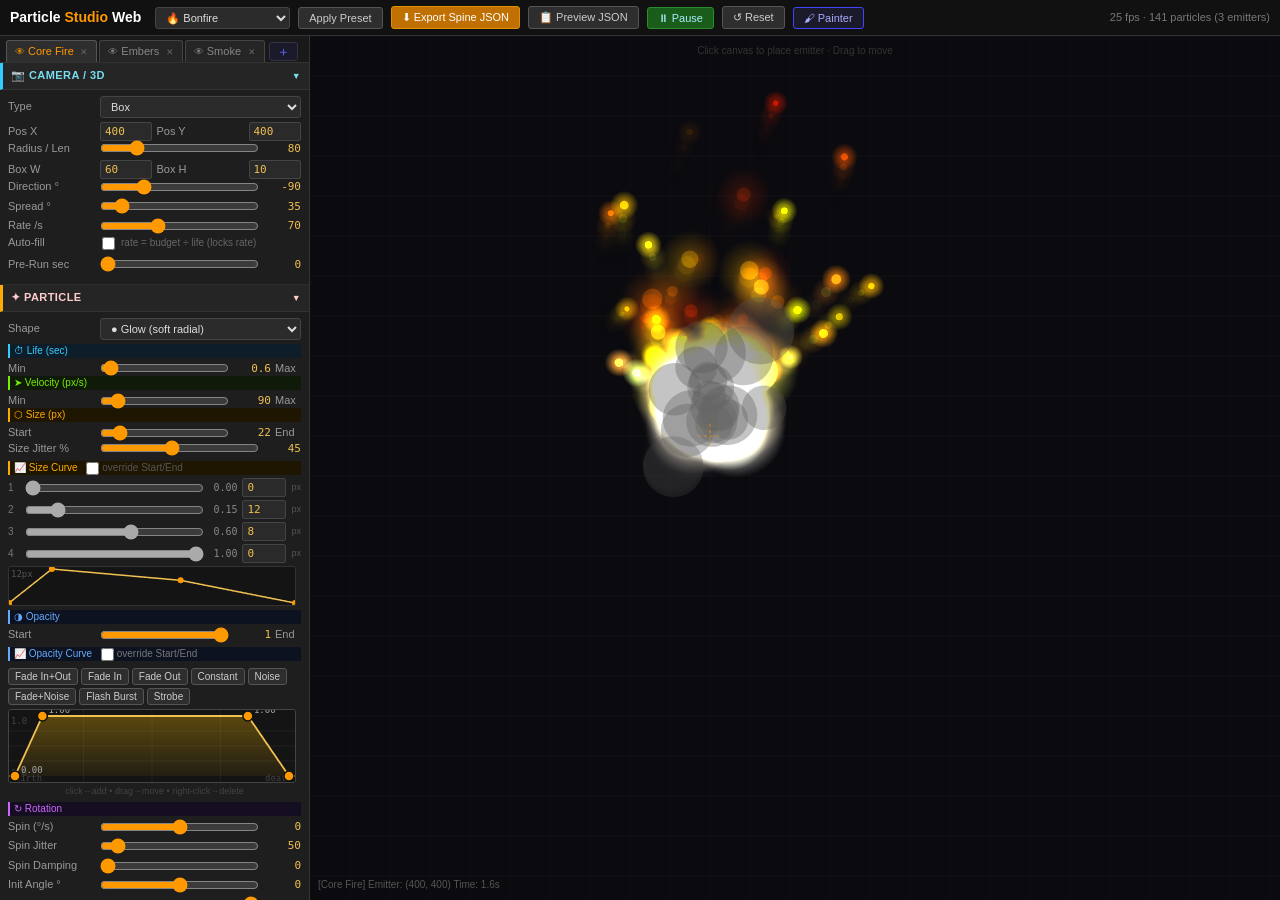
==== index.html @ bacce4a7 "Add Render Layer per emitter (Back/Normal/Front); smoke presets default to Back" ====
<!DOCTYPE html>
<html lang="en">
<head>
<meta charset="UTF-8"/>
<title>Particle Studio Web</title>
<style>
*{box-sizing:border-box;margin:0;padding:0}
body{display:flex;flex-direction:column;height:100vh;background:#1a1a1a;color:#ddd;font:12px/1.4 'Segoe UI',Arial,sans-serif;overflow:hidden}
/* ── Top bar ─────────────────────────────────────────── */
#topbar{display:flex;align-items:center;gap:8px;padding:6px 10px;background:#111;border-bottom:1px solid #333;flex-shrink:0;overflow-x:auto;flex-wrap:nowrap;min-height:36px}
#topbar::-webkit-scrollbar{height:3px}
#topbar::-webkit-scrollbar-thumb{background:#444;border-radius:3px}
#topbar h1{font-size:14px;font-weight:700;color:#fff;margin-right:6px;white-space:nowrap}
#topbar h1 span{color:#f90}
select{background:#2b2b2b;color:#ddd;border:1px solid #444;border-radius:3px;padding:3px 6px;font-size:11px}
.btn{background:#2e2e2e;color:#ccc;border:1px solid #555;border-radius:3px;padding:4px 10px;cursor:pointer;font-size:11px;white-space:nowrap}
.btn:hover{background:#3d3d3d;color:#fff}
.btn.accent{background:#c07000;border-color:#e09000;color:#fff}
.btn.accent:hover{background:#d08000}
.btn.green{background:#1a5c1a;border-color:#2a8c2a;color:#aef}
.btn.green:hover{background:#237023}
.btn.red{background:#5a1a1a;border-color:#8a2a2a;color:#fca}
#fps-display{font-size:11px;color:#777;margin-left:auto}
/* ── Main layout ─────────────────────────────────────── */
#main{display:flex;flex:1;overflow:hidden}
/* ── Sidebar ─────────────────────────────────────────── */
#sidebar{width:310px;flex-shrink:0;background:#1e1e1e;border-right:1px solid #333;overflow-y:auto;display:flex;flex-direction:column;position:relative}
#sidebar::-webkit-scrollbar{width:5px}
#sidebar::-webkit-scrollbar-thumb{background:#444;border-radius:3px}
/* Section */
.sec-head{display:flex;align-items:center;padding:5px 8px;background:#252525;border-bottom:1px solid #333;cursor:pointer;user-select:none;font-size:11px;font-weight:700;color:#bbb;letter-spacing:.04em;text-transform:uppercase}
.sec-head:hover{background:#2c2c2c}
.sec-head .arrow{margin-left:auto;transition:transform .15s;font-size:9px}
.sec-head.collapsed .arrow{transform:rotate(-90deg)}
.sec-body{padding:6px 8px 8px;border-bottom:1px solid #2a2a2a}
.sec-body.hidden{display:none}
/* Row */
.row{display:flex;align-items:center;gap:4px;margin-bottom:4px}
.row label{width:88px;flex-shrink:0;color:#999;font-size:11px}
.row input[type=range]{flex:1;accent-color:#f90;height:14px;cursor:pointer}
.row .val{width:38px;text-align:right;color:#f0c050;font-size:11px;font-family:monospace}
.row input[type=number]{width:52px;background:#2a2a2a;border:1px solid #444;border-radius:2px;color:#f0c050;font-size:11px;padding:2px 4px;font-family:monospace}
.row input[type=text]{flex:1;background:#2a2a2a;border:1px solid #444;border-radius:2px;color:#ddd;font-size:11px;padding:2px 4px}
.row input[type=color]{width:30px;height:20px;border:1px solid #555;border-radius:2px;cursor:pointer;padding:1px;background:#2a2a2a}
.row select{flex:1}
.two-col{display:grid;grid-template-columns:1fr 1fr;gap:4px}
.two-col .row{margin-bottom:0}
.sub-label{font-size:10px;color:#666;margin-bottom:3px;padding-left:2px}
/* Gradient editor */
#grad-editor{margin-bottom:4px}
.grad-stop{display:flex;align-items:center;gap:5px;margin-bottom:3px}
.grad-stop input[type=checkbox]{accent-color:#f90;cursor:pointer}
.grad-stop input[type=range]{flex:1;accent-color:#aaa;height:12px}
.grad-stop input[type=color]{width:28px;height:20px;padding:1px}
.grad-stop .stop-pos{width:28px;font-size:10px;color:#888;text-align:right;font-family:monospace}
#grad-preview{display:block;width:100%;height:14px;border-radius:3px;margin-bottom:5px;border:1px solid #333}
/* Texture gallery */
.tex-gallery{display:flex;flex-wrap:wrap;gap:5px;margin:5px 0 4px}
.tex-thumb{position:relative;width:52px;height:52px;border-radius:3px;cursor:pointer;border:2px solid #333;overflow:hidden;flex-shrink:0;background:repeating-conic-gradient(#2a2a2a 0% 25%,#1a1a1a 0% 50%) 0 0/10px 10px}
.tex-thumb img{width:100%;height:100%;object-fit:contain;display:block}
.tex-thumb:hover{border-color:#777}
.tex-thumb.sel{border-color:#f90;box-shadow:0 0 4px #f905}
.tex-thumb .tex-del{position:absolute;top:0;right:0;width:15px;height:15px;background:rgba(0,0,0,.75);color:#f88;font-size:10px;text-align:center;line-height:15px;cursor:pointer;display:none;border-radius:0 0 0 3px}
.tex-thumb:hover .tex-del{display:block}
.tex-thumb .tex-name{position:absolute;bottom:0;left:0;right:0;font-size:8px;color:#aaa;background:rgba(0,0,0,.6);text-align:center;padding:1px;overflow:hidden;white-space:nowrap;text-overflow:ellipsis}
/* Sub-shapes */
.shape-row{background:#252525;border-radius:3px;padding:4px 6px;margin-bottom:4px}
.shape-row .shape-header{display:flex;align-items:center;gap:5px;margin-bottom:3px}
.shape-row .shape-header label{flex:1;font-size:11px;color:#aaa}
/* Emitter tabs */
#emitter-tabs{display:flex;align-items:center;gap:2px;padding:4px 6px 0;background:#191919;border-bottom:1px solid #333;flex-shrink:0;flex-wrap:wrap;position:sticky;top:0;z-index:10}
.etab{padding:3px 8px;font-size:11px;cursor:pointer;border-radius:3px 3px 0 0;border:1px solid #444;border-bottom:none;background:#252525;color:#888;white-space:nowrap}
.etab.active{background:#2e2e2e;color:#f90;border-color:#555}
.etab:hover{color:#ddd}
#etab-add{padding:2px 7px;font-size:13px;cursor:pointer;background:#1a1a2a;color:#66f;border:1px solid #334;border-radius:3px;margin-left:2px;line-height:1}
#etab-add:hover{background:#2a2a3a;color:#99f}
/* Section header color coding */
.sh-camera{border-left:3px solid #3cf;color:#7de !important}
.sh-camera:hover{background:#0d1e2a !important}
.sh-particle{border-left:3px solid #fa0;color:#fcc !important}
.sh-particle:hover{background:#1e1600 !important}
.sh-color{border-left:3px solid #f5a;color:#fac !important}
.sh-color:hover{background:#1e0d1a !important}
.sh-physics{border-left:3px solid #7e0;color:#bfa !important}
.sh-physics:hover{background:#0f1a09 !important}
.sh-shapes{border-left:3px solid #c6f;color:#dcb !important}
.sh-shapes:hover{background:#150d22 !important}
.sh-bg{border-left:3px solid #09c;color:#9cc !important}
.sh-bg:hover{background:#091820 !important}
.sh-fx{border-left:3px solid #ff6;color:#ffe !important}
.sh-fx:hover{background:#1a1a00 !important}
.sh-export{border-left:3px solid #f88;color:#fcc !important}
.sh-export:hover{background:#1e0d0d !important}
/* Canvas area */
#canvas-wrap{flex:1;position:relative;overflow:hidden;background:#0a0a0f}
#canvas-wrap canvas{position:absolute;top:0;left:0;cursor:crosshair}
#emitter-info{position:absolute;bottom:8px;left:8px;font-size:10px;color:#555;pointer-events:none}
#canvas-hint{position:absolute;top:8px;left:50%;transform:translateX(-50%);font-size:10px;color:#333;pointer-events:none;white-space:nowrap}
</style>
</head>
<body>

<!-- ── TOP BAR ─────────────────────────────────────────── -->
<div id="topbar">
  <h1>Particle <span>Studio</span> Web</h1>
  <select id="presetSel"></select>
  <button class="btn" onclick="applyPreset()">Apply Preset</button>
  <button class="btn accent" onclick="exportSpineJSON()">⬇ Export Spine JSON</button>
  <button class="btn" onclick="previewSpineJSON()" title="Show the skeleton JSON structure in a popup for debugging">📋 Preview JSON</button>
  <button class="btn green" onclick="toggleRun()" id="btnRun">⏸ Pause</button>
  <button class="btn" onclick="resetSim()">↺ Reset</button>
  <button class="btn" style="background:#1a1a2a;border-color:#44f;color:#aaf" onclick="openPainter()">🖌 Painter</button>
  <span id="fps-display">0 fps · 0 particles</span>
</div>

<!-- ── MAIN ───────────────────────────────────────────── -->
<div id="main">

  <!-- SIDEBAR -->
  <div id="sidebar">

    <!-- EMITTER TABS -->
    <div id="emitter-tabs">
      <!-- built by JS -->
      <button id="etab-add" onclick="addEmitter()" title="Add emitter">＋</button>
    </div>

    <!-- PER-EMITTER CONTENTS (hidden/shown by tab) -->
    <div id="emitter-panels">
    <!-- built by JS, one div.emitter-panel per emitter -->
    </div>

    <!-- GLOBAL: CAMERA / 3D -->
    <div class="sec-head sh-camera" onclick="toggleSec(this)"><span>📷 Camera / 3D</span><span class="arrow">▼</span></div>
    <div class="sec-body">
      <div class="row"><label>Type</label>
        <select id="emitType" onchange="onEmitTypeChange()">
          <option value="point">Point</option>
          <option value="box">Box</option>
          <option value="ring">Ring</option>
          <option value="line">Line</option>
          <option value="sphere">Sphere</option>
          <option value="path">Path (draw on canvas)</option>
          <option value="bezier">Bézier Spline</option>
        </select>
      </div>
      <div class="two-col">
        <div class="row"><label>Pos X</label><input type="number" id="emitX" value="400" onchange="onCfgChange()"></div>
        <div class="row"><label>Pos Y</label><input type="number" id="emitY" value="300" onchange="onCfgChange()"></div>
      </div>
      <div class="row"><label>Radius / Len</label>
        <input type="range" id="emitRadius" min="0" max="400" value="80" oninput="syncVal(this,'emitRadius_v');onCfgChange()">
        <span class="val" id="emitRadius_v">80</span>
      </div>
      <div class="two-col">
        <div class="row"><label>Box W</label><input type="number" id="boxW" value="200" onchange="onCfgChange()"></div>
        <div class="row"><label>Box H</label><input type="number" id="boxH" value="200" onchange="onCfgChange()"></div>
      </div>
      <div class="row"><label>Direction °</label>
        <input type="range" id="emitDir" min="-180" max="180" value="-90" oninput="syncVal(this,'emitDir_v');onCfgChange()">
        <span class="val" id="emitDir_v">-90</span>
      </div>
      <div class="row"><label>Spread °</label>
        <input type="range" id="emitSpread" min="0" max="360" value="30" oninput="syncVal(this,'emitSpread_v');onCfgChange()">
        <span class="val" id="emitSpread_v">30</span>
      </div>
      <div class="row"><label>Rate /s</label>
        <input type="range" id="emitRate" min="0.1" max="200" step="0.1" value="30" oninput="syncVal(this,'emitRate_v');onCfgChange()">
        <span class="val" id="emitRate_v">30</span>
      </div>
      <div class="row" style="align-items:center;gap:6px;margin-top:-2px;margin-bottom:6px">
        <label style="width:88px;flex-shrink:0;color:#999;font-size:11px">Auto-fill</label>
        <input type="checkbox" id="autoBudget" onchange="applyAutoBudget()" style="cursor:pointer;accent-color:#f90">
        <span style="font-size:10px;color:#666">rate = budget &divide; life (locks rate)</span>
      </div>
      <div class="row"><label>Pre-Run sec</label>
        <input type="range" id="preRun" min="0" max="10" step="0.1" value="0" oninput="syncVal(this,'preRun_v');onCfgChange()">
        <span class="val" id="preRun_v">0</span>
      </div>
      <!-- PATH / BEZIER PANEL -->
      <div id="pathPanel" style="display:none;margin-top:6px;padding:6px;background:#161626;border-radius:3px;border:1px solid #334">
        <!-- Path emitter controls -->
        <div id="pathControls">
          <div class="sub-label" style="color:#0cf;margin-bottom:5px">Path Emitter</div>
          <div style="display:flex;gap:5px;margin-bottom:5px">
            <button id="pathEditBtn" onclick="togglePathEdit()" style="flex:1;font-size:11px;padding:3px 6px;cursor:pointer;background:#1e2030;color:#aaa;border:1px solid #444;border-radius:3px">✏️ Draw Path</button>
            <button onclick="clearPath();onCfgChange()" style="font-size:11px;padding:3px 6px;cursor:pointer;background:#1e2030;color:#aaa;border:1px solid #444;border-radius:3px">✕ Clear</button>
          </div>
          <div style="font-size:10px;color:#556;margin-bottom:3px">Click canvas = add point &nbsp;|&nbsp; Right-click = done</div>
          <div class="row"><label>Spread px</label></div>
          <div style="margin-top:7px">
            <div class="sub-label" style="margin-bottom:3px;color:#0cf">Opacity Along Path
              <input type="checkbox" id="opPathCurveEn" onchange="onCfgChange()" style="cursor:pointer;accent-color:#0cf;margin-left:6px;vertical-align:middle">
              <span style="font-size:10px;color:#556"> enable</span>
            </div>
            <div id="opc-editor"></div>
            <canvas id="opc-preview" width="268" height="30" style="display:block;border:1px solid #1a3040;border-radius:2px;margin-top:2px"></canvas>
          </div>
        </div>
        <!-- Bezier spline emitter controls -->
        <div id="bezierControls" style="display:none">
          <div class="sub-label" style="color:#c080ff;margin-bottom:5px">Bézier Spline Emitter</div>
          <div style="display:flex;gap:5px;margin-bottom:5px">
            <button id="bezierEditBtn" onclick="toggleBezierEdit()" style="flex:1;font-size:11px;padding:3px 6px;cursor:pointer;background:#1e2030;color:#aaa;border:1px solid #444;border-radius:3px">✏️ Draw Spline</button>
            <button onclick="clearBezier();onCfgChange()" style="font-size:11px;padding:3px 6px;cursor:pointer;background:#1e2030;color:#aaa;border:1px solid #444;border-radius:3px">✕ Clear</button>
          </div>
          <div style="font-size:10px;color:#556;margin-bottom:3px">Click = add point &nbsp;·&nbsp; Drag = move &nbsp;·&nbsp; Right-click point = delete</div>
          <div id="bezierCopyRow" style="display:none;margin-top:5px">
            <div style="font-size:10px;color:#776;margin-bottom:3px">Copy spline from:</div>
            <div style="display:flex;gap:4px">
              <select id="bezierCopySrc" style="flex:1;font-size:11px;background:#1a1a2a;color:#aaa;border:1px solid #444;border-radius:3px;padding:2px 4px"></select>
              <button onclick="copyBezierFrom()" style="font-size:11px;padding:3px 8px;cursor:pointer;background:#28103a;color:#c080ff;border:1px solid #6030a0;border-radius:3px">⎘ Copy</button>
            </div>
          </div>
          <div class="row"><label>Spread px</label></div>
        </div>
      </div>
    </div>

    <!-- PARTICLE -->
    <div class="sec-head sh-particle" onclick="toggleSec(this)"><span>✦ Particle</span><span class="arrow">▼</span></div>
    <div class="sec-body">
      <div class="row"><label>Shape</label>
        <select id="particleShape" onchange="onParticleShapeChange()">
          <option value="glow">● Glow (soft radial)</option>
          <option value="circle">● Circle (hard)</option>
          <option value="ring">○ Ring</option>
          <option value="square">■ Square</option>
          <option value="diamond">◆ Diamond</option>
          <option value="triangle">▲ Triangle</option>
          <option value="pentagon">⬠ Pentagon</option>
          <option value="hexagon">⬡ Hexagon</option>
          <option value="star5">★ Star 5-point</option>
          <option value="star6">✡ Star 6-point</option>
          <option value="star4">✦ Sparkle 4-point</option>
          <option value="cross">✚ Cross</option>
          <option value="arrow">➤ Arrow</option>
          <option value="heart">♥ Heart</option>
          <option value="custom">⚙ Custom (sub-shapes)</option>
          <option value="custompng">🖼 Custom PNG / PNG Sequence</option>
        </select>
      </div>
      <!-- PNG panel -->
      <div id="pngPanel" style="display:none;margin:4px 0 6px;padding:6px;background:#161616;border-radius:3px;border:1px solid #333">
        <div class="sub-label" style="margin-bottom:5px">PNG / PNG Sequence</div>
        <label class="btn" style="display:block;width:100%;margin-bottom:4px;text-align:center;cursor:pointer;box-sizing:border-box">&#128193; Load PNG(s)&#8230;<input type="file" id="pngFileInput" accept="image/png,image/gif,image/webp" multiple style="display:none" onchange="loadCustomImages(this)"></label>
        <button class="btn" style="display:block;width:100%;margin-bottom:4px;text-align:center;cursor:pointer;box-sizing:border-box;background:#1a1a2a;border-color:#44f;color:#aaf" onclick="openPainter()">🖌 Paint Particle Texture…</button>
        <!-- Texture gallery -->
        <div id="tex-gallery-wrap" style="display:none">
          <div class="sub-label" style="margin-bottom:3px;color:#aaf">Saved Textures <span style="color:#555;font-size:9px">(click = use, ✕ = remove)</span></div>
          <div id="tex-gallery" class="tex-gallery"></div>
          <div style="height:1px;background:#333;margin:6px 0"></div>
        </div>
        <div id="pngInfo" style="font-size:10px;color:#666;text-align:center;margin-bottom:5px">No images loaded — files sorted A→Z = sequence order</div>
        <div class="row"><label>Playback</label>
          <select id="pngSeqMode" onchange="onPngModeChange()">
            <option value="life">Over lifetime</option>
            <option value="fps">Loop at FPS</option>
            <option value="once">Play once, hold last</option>
          </select>
        </div>
        <div class="row" id="pngFPSRow" style="display:none"><label>Seq FPS</label>
          <input type="range" id="pngSeqFPS" min="1" max="60" value="24" oninput="syncVal(this,'pngSeqFPS_v');onCfgChange()">
          <span class="val" id="pngSeqFPS_v">24</span>
        </div>
        <div class="row" style="align-items:center;gap:6px">
          <label style="width:88px;flex-shrink:0;color:#999;font-size:11px">Tint w/ gradient</label>
          <input type="checkbox" id="pngTint" checked onchange="onCfgChange()" style="cursor:pointer;accent-color:#f90">
          <span style="font-size:10px;color:#666">multiplies image with particle color</span>
        </div>
      </div>
      <div class="sub-label" style="color:#3cf;border-left:2px solid #3cf;padding-left:4px;background:#0d1e2a">⏱ Life (sec)</div>
      <div class="two-col">
        <div class="row"><label>Min</label>
          <input type="range" id="lifeMin" min="0.1" max="20" step="0.1" value="1.5" oninput="syncVal(this,'lifeMin_v');applyAutoBudget();onCfgChange()">
          <span class="val" id="lifeMin_v">1.5</span>
        </div>
        <div class="row"><label>Max</label>
          <input type="range" id="lifeMax" min="0.1" max="20" step="0.1" value="3.5" oninput="syncVal(this,'lifeMax_v');applyAutoBudget();onCfgChange()">
          <span class="val" id="lifeMax_v">3.5</span>
        </div>
      </div>
      <div class="sub-label" style="color:#7e0;border-left:2px solid #7e0;padding-left:4px;background:#0f1a09">➤ Velocity (px/s)</div>
      <div class="two-col">
        <div class="row"><label>Min</label>
          <input type="range" id="velMin" min="0" max="1000" value="60" oninput="syncVal(this,'velMin_v');onCfgChange()">
          <span class="val" id="velMin_v">60</span>
        </div>
        <div class="row"><label>Max</label>
          <input type="range" id="velMax" min="0" max="1000" value="180" oninput="syncVal(this,'velMax_v');onCfgChange()">
          <span class="val" id="velMax_v">180</span>
        </div>
      </div>
      <div class="sub-label" style="color:#fa0;border-left:2px solid #fa0;padding-left:4px;background:#1e1600">⬡ Size (px)</div>
      <div class="two-col">
        <div class="row"><label>Start</label>
          <input type="range" id="sizeStart" min="1" max="200" value="12" oninput="syncVal(this,'sizeStart_v');onCfgChange()">
          <span class="val" id="sizeStart_v">12</span>
        </div>
        <div class="row"><label>End</label>
          <input type="range" id="sizeEnd" min="0" max="200" value="0" oninput="syncVal(this,'sizeEnd_v');onCfgChange()">
          <span class="val" id="sizeEnd_v">0</span>
        </div>
      </div>
      <div class="row"><label>Size Jitter %</label>
        <input type="range" id="sizeJitter" min="0" max="100" value="40" oninput="syncVal(this,'sizeJitter_v');onCfgChange()">
        <span class="val" id="sizeJitter_v">40</span>
      </div>
      <div class="sub-label" style="margin-top:5px;color:#fa0;border-left:2px solid #fa0;padding-left:4px;background:#1e1600">📈 Size Curve
        <input type="checkbox" id="sizeCurveEn" onchange="onCfgChange()" style="cursor:pointer;accent-color:#f90;margin-left:6px;vertical-align:middle">
        <span style="font-size:10px;color:#555"> override Start/End</span>
      </div>
      <div id="szcPanel" style="margin-bottom:4px">
        <div id="szc-editor"></div>
        <canvas id="szc-preview" width="286" height="38" style="display:block;border:1px solid #333;border-radius:2px;margin-top:2px"></canvas>
      </div>
      <div class="sub-label" style="color:#6af;border-left:2px solid #6af;padding-left:4px;background:#0c1220">◑ Opacity</div>
      <div class="two-col">
        <div class="row"><label>Start</label>
          <input type="range" id="opStart" min="0" max="1" step="0.01" value="1" oninput="syncVal(this,'opStart_v');onCfgChange()">
          <span class="val" id="opStart_v">1</span>
        </div>
        <div class="row"><label>End</label>
          <input type="range" id="opEnd" min="0" max="1" step="0.01" value="0" oninput="syncVal(this,'opEnd_v');onCfgChange()">
          <span class="val" id="opEnd_v">0</span>
        </div>
      </div>
      <div class="sub-label" style="margin-top:5px;color:#6af;border-left:2px solid #6af;padding-left:4px;background:#0c1220">📈 Opacity Curve
        <input type="checkbox" id="opLifeCurveEn" onchange="onCfgChange()" style="cursor:pointer;accent-color:#f90;margin-left:6px;vertical-align:middle">
        <span style="font-size:10px;color:#777"> override Start/End</span>
      </div>
      <div id="oplcPanel" style="margin-bottom:4px;padding:4px 0 0 0">
        <!-- preset buttons -->
        <div style="display:flex;flex-wrap:wrap;gap:3px;margin-bottom:4px">
          <button class="btn" style="font-size:10px;padding:2px 6px" onclick="oplcPreset('fadeInOut')">Fade In+Out</button>
          <button class="btn" style="font-size:10px;padding:2px 6px" onclick="oplcPreset('fadeIn')">Fade In</button>
          <button class="btn" style="font-size:10px;padding:2px 6px" onclick="oplcPreset('fadeOut')">Fade Out</button>
          <button class="btn" style="font-size:10px;padding:2px 6px" onclick="oplcPreset('const')">Constant</button>
          <button class="btn" style="font-size:10px;padding:2px 6px" onclick="oplcPreset('noise')">Noise</button>
          <button class="btn" style="font-size:10px;padding:2px 6px" onclick="oplcPreset('fadeNoise')">Fade+Noise</button>
          <button class="btn" style="font-size:10px;padding:2px 6px" onclick="oplcPreset('flash')">Flash Burst</button>
          <button class="btn" style="font-size:10px;padding:2px 6px" onclick="oplcPreset('strobe')">Strobe</button>
        </div>
        <!-- interactive curve canvas -->
        <canvas id="oplc-cv" width="286" height="72"
          style="display:block;border:1px solid #444;border-radius:3px;cursor:crosshair;touch-action:none"
          title="Click: add point • Drag: move point • Right-click: delete point"></canvas>
        <div style="font-size:9px;color:#444;margin-top:2px;text-align:center">click→add • drag→move • right-click→delete</div>
      </div>
      <div class="sub-label" style="color:#c6f;border-left:2px solid #c6f;padding-left:4px;background:#150d22">↻ Rotation</div>
      <div class="row"><label>Spin (°/s)</label>
        <input type="range" id="spinRate" min="-720" max="720" value="0" oninput="syncVal(this,'spinRate_v');onCfgChange()">
        <span class="val" id="spinRate_v">0</span>
      </div>
      <div class="row"><label>Spin Jitter</label>
        <input type="range" id="spinJitter" min="0" max="720" value="120" oninput="syncVal(this,'spinJitter_v');onCfgChange()">
        <span class="val" id="spinJitter_v">120</span>
      </div>
      <div class="row"><label>Spin Damping</label>
        <input type="range" id="spinDamping" min="0" max="1" step="0.01" value="0" oninput="syncVal(this,'spinDamping_v');onCfgChange()">
        <span class="val" id="spinDamping_v">0</span>
      </div>
      <div class="row"><label>Init Angle °</label>
        <input type="range" id="rotStart" min="-360" max="360" value="0" oninput="syncVal(this,'rotStart_v');onCfgChange()">
        <span class="val" id="rotStart_v">0</span>
      </div>
      <div class="row"><label>Angle Jitter</label>
        <input type="range" id="rotJitter" min="0" max="360" value="360" oninput="syncVal(this,'rotJitter_v');onCfgChange()">
        <span class="val" id="rotJitter_v">360</span>
      </div>
      <div class="row" style="align-items:center;gap:6px">
        <label style="width:88px;flex-shrink:0;color:#999;font-size:11px">Align Velocity</label>
        <input type="checkbox" id="rotAlignVel" onchange="onCfgChange()" style="cursor:pointer;accent-color:#f90">
        <span style="font-size:10px;color:#666">face direction of travel</span>
      </div>
      <div class="row"><label>Mass Jitter</label>
        <input type="range" id="massJitter" min="0" max="2" step="0.01" value="0.5" oninput="syncVal(this,'massJitter_v');onCfgChange()">
        <span class="val" id="massJitter_v">0.5</span>
      </div>
      <div class="sub-label" style="color:#f88;border-left:2px solid #f88;padding-left:4px;background:#1e0d0d">↔ Elongation</div>
      <div class="row"><label>Elongate</label>
        <input type="range" id="elongate" min="0" max="5" step="0.05" value="0" oninput="syncVal(this,'elongate_v');onCfgChange()">
        <span class="val" id="elongate_v">0</span>
      </div>
      <div style="font-size:10px;color:#555;padding-left:2px;margin-top:-4px">stretch along velocity direction</div>
      <div class="row"><label>Elong. Life</label>
        <input type="range" id="elongateLife" min="0" max="8" step="0.05" value="0" oninput="syncVal(this,'elongateLife_v');onCfgChange()">
        <span class="val" id="elongateLife_v">0</span>
      </div>
      <div style="font-size:10px;color:#555;padding-left:2px;margin-top:-4px">extra stretch toward end of life</div>
    </div>

    <!-- COLOR -->
    <div class="sec-head sh-color" onclick="toggleSec(this)"><span>🎨 Color &amp; Gradient</span><span class="arrow">▼</span></div>
    <div class="sec-body">
      <div class="sub-label">4 gradient stops (drag position, toggle to enable)</div>
      <div id="grad-editor">
        <div class="grad-stop"><input type="checkbox" class="gEn" checked>
          <input type="color" class="gCol" value="#ffffff">
          <input type="range" class="gPos" min="0" max="1" step="0.01" value="0">
          <span class="stop-pos">0.00</span>
        </div>
        <div class="grad-stop"><input type="checkbox" class="gEn" checked>
          <input type="color" class="gCol" value="#ffaa00">
          <input type="range" class="gPos" min="0" max="1" step="0.01" value="0.35">
          <span class="stop-pos">0.35</span>
        </div>
        <div class="grad-stop"><input type="checkbox" class="gEn" checked>
          <input type="color" class="gCol" value="#ff3300">
          <input type="range" class="gPos" min="0" max="1" step="0.01" value="0.7">
          <span class="stop-pos">0.70</span>
        </div>
        <div class="grad-stop"><input type="checkbox" class="gEn" checked>
          <input type="color" class="gCol" value="#220000">
          <input type="range" class="gPos" min="0" max="1" step="0.01" value="1">
          <span class="stop-pos">1.00</span>
        </div>
      </div>
      <canvas id="grad-preview" width="286" height="14"></canvas>
      <div class="row"><label>Hue Jitter °</label>
        <input type="range" id="hueJitter" min="0" max="180" value="15" oninput="syncVal(this,'hueJitter_v');onCfgChange()">
        <span class="val" id="hueJitter_v">15</span>
      </div>
      <div class="row"><label>Blend Mode</label>
        <select id="blendMode" onchange="onCfgChange()">
          <option value="lighter">Additive</option>
          <option value="source-over">Normal</option>
          <option value="screen">Screen</option>
          <option value="overlay">Overlay</option>
        </select>
      </div>
      <div class="row"><label>Render Layer</label>
        <select id="renderLayer" onchange="onCfgChange()" title="Back = drawn behind all other emitters; Front = drawn on top">
          <option value="back">&#8600; Back (behind)</option>
          <option value="normal" selected>&#8596; Normal</option>
          <option value="front">&#8599; Front (on top)</option>
        </select>
      </div>
    </div>

    <!-- PHYSICS -->
    <div class="sec-head sh-physics" onclick="toggleSec(this)"><span>⚙ Physics</span><span class="arrow">▼</span></div>
    <div class="sec-body">
      <input type="hidden" id="gravX" value="0">
      <div class="row"><label>Gravity ↓</label>
        <input type="range" id="gravY" min="-500" max="500" value="120" oninput="syncVal(this,'gravY_v');onCfgChange()">
        <span class="val" id="gravY_v">120</span>
      </div>
      <div class="two-col">
        <div class="row"><label>Wind X</label>
          <input type="range" id="windX" min="-300" max="300" value="0" oninput="syncVal(this,'windX_v');onCfgChange()">
          <span class="val" id="windX_v">0</span>
        </div>
        <div class="row"><label>Wind Y</label>
          <input type="range" id="windY" min="-300" max="300" value="0" oninput="syncVal(this,'windY_v');onCfgChange()">
          <span class="val" id="windY_v">0</span>
        </div>
      </div>
      <div class="row"><label>Drag</label>
        <input type="range" id="drag" min="0" max="10" step="0.01" value="0.5" oninput="syncVal(this,'drag_v');onCfgChange()">
        <span class="val" id="drag_v">0.5</span>
      </div>
      <div class="row"><label>Max Vel</label>
        <input type="range" id="maxVel" min="10" max="2000" value="800" oninput="syncVal(this,'maxVel_v');onCfgChange()">
        <span class="val" id="maxVel_v">800</span>
      </div>
      <div class="row"><label>Bounce</label>
        <input type="range" id="bounce" min="0" max="1" step="0.01" value="0.4" oninput="syncVal(this,'bounce_v');onCfgChange()">
        <span class="val" id="bounce_v">0.4</span>
      </div>
      <div class="row"><label>Floor Y</label>
        <input type="range" id="floorY" min="-1" max="2000" value="-1" oninput="syncVal(this,'floorY_v');onCfgChange()">
        <span class="val" id="floorY_v">-1</span>
      </div>
      <div class="row"><label>Friction</label>
        <input type="range" id="friction" min="0" max="1" step="0.01" value="0.3" oninput="syncVal(this,'friction_v');onCfgChange()">
        <span class="val" id="friction_v">0.3</span>
      </div>
      <div class="row"><label>Burst Count</label>
        <input type="range" id="burstOnBounce" min="0" max="12" step="1" value="0" oninput="syncVal(this,'burstOnBounce_v');onCfgChange()">
        <span class="val" id="burstOnBounce_v">0</span>
      </div>
      <div style="font-size:10px;color:#555;padding-left:2px;margin-top:-4px"># of mini-particles spawned per bounce</div>
      <div class="sub-label" style="margin-top:4px">Vortex</div>
      <div class="row"><label>Strength</label>
        <input type="range" id="vortexStr" min="-500" max="500" value="0" oninput="syncVal(this,'vortexStr_v');onCfgChange()">
        <span class="val" id="vortexStr_v">0</span>
      </div>
      <div class="two-col">
        <div class="row"><label>V Cx X</label><input type="number" id="vortexX" value="" placeholder="auto" onchange="onCfgChange()"></div>
        <div class="row"><label>V Cy Y</label><input type="number" id="vortexY" value="" placeholder="auto" onchange="onCfgChange()"></div>
      </div>
      <div class="row" style="justify-content:flex-start;gap:6px">
        <button id="vortexPickBtn" onclick="toggleVortexPick()" title="Click on the canvas to set vortex center" style="font-size:11px;padding:2px 9px;cursor:pointer;background:#1e2030;color:#aaa;border:1px solid #444;border-radius:3px">&#9935; Pick Center</button>
        <button onclick="document.getElementById('vortexX').value='';document.getElementById('vortexY').value='';onCfgChange()" title="Reset to emitter position" style="font-size:11px;padding:2px 7px;cursor:pointer;background:#1e2030;color:#aaa;border:1px solid #444;border-radius:3px">&#x2715; Clear</button>
      </div>
      <div class="sub-label" style="margin-top:4px">Turbulence</div>
      <div class="row"><label>Strength</label>
        <input type="range" id="turbStr" min="0" max="1000" value="0" oninput="syncVal(this,'turbStr_v');onCfgChange()">
        <span class="val" id="turbStr_v">0</span>
      </div>
      <div class="row"><label>Scale</label>
        <input type="range" id="turbScale" min="0.001" max="0.05" step="0.001" value="0.008" oninput="syncVal(this,'turbScale_v');onCfgChange()">
        <span class="val" id="turbScale_v">0.008</span>
      </div>
      <div class="sub-label" style="margin-top:4px">Attractor</div>
      <div class="row"><label>Strength</label>
        <input type="range" id="attractorStr" min="-2000" max="2000" value="0" oninput="syncVal(this,'attractorStr_v');onCfgChange()">
        <span class="val" id="attractorStr_v">0</span>
      </div>
      <div class="row" style="font-size:10px;color:#555;padding-left:2px;margin-top:-4px">+ attract &nbsp;|&nbsp; − repel</div>
      <div class="row"><label>Radius</label>
        <input type="range" id="attractorRadius" min="0" max="600" value="0" oninput="syncVal(this,'attractorRadius_v');onCfgChange()">
        <span class="val" id="attractorRadius_v">0</span>
      </div>
      <div class="row" style="font-size:10px;color:#555;padding-left:2px;margin-top:-4px">0 = unlimited</div>
      <div class="two-col">
        <div class="row"><label>A X</label><input type="number" id="attractorX" value="" placeholder="auto" onchange="onCfgChange()"></div>
        <div class="row"><label>A Y</label><input type="number" id="attractorY" value="" placeholder="auto" onchange="onCfgChange()"></div>
      </div>
      <div class="row" style="justify-content:flex-start;gap:6px">
        <button id="attractorPickBtn" onclick="toggleAttractorPick()" title="Click canvas to set attractor position" style="font-size:11px;padding:2px 9px;cursor:pointer;background:#1e2030;color:#aaa;border:1px solid #444;border-radius:3px">&#9935; Pick Center</button>
        <button onclick="document.getElementById('attractorX').value='';document.getElementById('attractorY').value='';onCfgChange()" title="Reset to emitter center" style="font-size:11px;padding:2px 7px;cursor:pointer;background:#1e2030;color:#aaa;border:1px solid #444;border-radius:3px">&#x2715; Clear</button>
      </div>
    </div>

    <!-- CAMERA / 3D -->
    <div class="sec-head sh-camera" onclick="toggleSec(this)"><span>📷 Camera / 3D</span><span class="arrow">▼</span></div>
    <div class="sec-body">
      <div class="row" style="align-items:center;gap:6px">
        <label style="width:88px;flex-shrink:0;color:#999;font-size:11px">Enable 3D</label>
        <input type="checkbox" id="enable3D" onchange="onCfgChange()" style="cursor:pointer;accent-color:#f90">
        <span style="font-size:10px;color:#556">depth sort + perspective</span>
      </div>
      <div class="row"><label>Camera Yaw</label>
        <input type="range" id="camYaw" min="-180" max="180" value="0" oninput="syncVal(this,'camYaw_v');onCfgChange()">
        <span class="val" id="camYaw_v">0</span>
      </div>
      <div class="row"><label>Camera Pitch</label>
        <input type="range" id="camPitch" min="-85" max="85" value="0" oninput="syncVal(this,'camPitch_v');onCfgChange()">
        <span class="val" id="camPitch_v">0</span>
      </div>
      <div class="row"><label>Cam Distance</label>
        <input type="range" id="camDist" min="100" max="3000" value="800" oninput="syncVal(this,'camDist_v');onCfgChange()">
        <span class="val" id="camDist_v">800</span>
      </div>
      <div class="row"><label>FOV</label>
        <input type="range" id="camFOV" min="100" max="2000" value="600" oninput="syncVal(this,'camFOV_v');onCfgChange()">
        <span class="val" id="camFOV_v">600</span>
      </div>
      <div class="row"><label>Emit Pitch °</label>
        <input type="range" id="emitPitch" min="-90" max="90" value="0" oninput="syncVal(this,'emitPitch_v');onCfgChange()">
        <span class="val" id="emitPitch_v">0</span>
      </div>
      <div class="row" style="font-size:10px;color:#555;padding-left:2px;margin-top:-2px">Emit +pitch=away / −pitch=toward cam</div>
      <div class="row" style="font-size:10px;color:#555;padding-left:2px">RMB/Shift+drag: orbit &nbsp; MMB drag: pan &nbsp; Wheel: zoom</div>
    </div>

    <!-- SUB-SHAPES -->
    <div class="sec-head sh-shapes" onclick="toggleSec(this)"><span>◈ Sub-Shapes</span><span class="arrow">▼</span></div>
    <div class="sec-body" id="shapesBody">
      <!-- built by JS -->
    </div>

    <!-- BACKGROUND -->
    <div class="sec-head sh-bg" onclick="toggleSec(this)"><span>🖼 Background</span><span class="arrow">▼</span></div>
    <div class="sec-body">
      <div class="row"><label>BG Color</label>
        <input type="color" id="bgColor" value="#0a0a0f" onchange="drawBackground()" style="width:38px;height:22px;padding:1px;cursor:pointer">
        <span style="font-size:10px;color:#666;margin-left:6px">canvas fill color</span>
      </div>
      <div class="row" style="margin-top:2px">
        <label class="btn" style="flex:1;text-align:center;cursor:pointer">&#128247; Load Image&#8230;<input type="file" id="bgFileInput" accept="image/*" style="display:none" onchange="loadBgImage(this)"></label>
        <button class="btn" style="margin-left:4px;padding:4px 8px" onclick="clearBgImage()" title="Remove background image">&#10005;</button>
      </div>
      <div id="bgInfo" style="font-size:10px;color:#666;text-align:center;margin:3px 0 5px">No image loaded</div>
      <div class="row"><label>Fit Mode</label>
        <select id="bgFit" onchange="drawBackground()">
          <option value="cover">Cover (fill, crop)</option>
          <option value="contain">Contain (letterbox)</option>
          <option value="stretch">Stretch</option>
          <option value="tile">Tile</option>
          <option value="center">Center (actual size)</option>
        </select>
      </div>
      <div class="row"><label>BG Opacity</label>
        <input type="range" id="bgOpacity" min="0" max="1" step="0.01" value="1" oninput="syncVal(this,'bgOpacity_v');drawBackground()">
        <span class="val" id="bgOpacity_v">1</span>
      </div>
    </div>

    <!-- FX -->
    <div class="sec-head sh-fx" onclick="toggleSec(this)"><span>✨ FX</span><span class="arrow">▼</span></div>
    <div class="sec-body">
      <div class="row"><label>Glow Radius</label>
        <input type="range" id="glowRadius" min="0" max="60" value="18" oninput="syncVal(this,'glowRadius_v');onCfgChange()">
        <span class="val" id="glowRadius_v">18</span>
      </div>
      <div class="row"><label>Glow Strength</label>
        <input type="range" id="glowStr" min="0" max="3" step="0.01" value="0.8" oninput="syncVal(this,'glowStr_v');onCfgChange()">
        <span class="val" id="glowStr_v">0.8</span>
      </div>
      <div class="row" style="align-items:center;gap:6px">
        <label style="width:88px;flex-shrink:0;color:#999;font-size:11px">Glow Color</label>
        <input type="color" id="glowColor" value="#ffffff" onchange="onCfgChange()" style="width:30px;height:20px;padding:1px;cursor:pointer">
        <input type="checkbox" id="glowAutoColor" checked onchange="onCfgChange()" style="cursor:pointer;accent-color:#f90">
        <span style="font-size:10px;color:#666">follow particle</span>
      </div>
      <div class="row"><label>Glow Blend</label>
        <select id="glowBlend" onchange="onCfgChange()">
          <option value="lighter">Additive (lighter)</option>
          <option value="screen">Screen</option>
          <option value="overlay">Overlay</option>
          <option value="source-over">Normal</option>
          <option value="color-dodge">Color Dodge</option>
          <option value="hard-light">Hard Light</option>
        </select>
      </div>
      <div class="row"><label>Motion Blur</label>
        <input type="range" id="motionBlur" min="0" max="0.98" step="0.01" value="0.15" oninput="syncVal(this,'motionBlur_v');onCfgChange()">
        <span class="val" id="motionBlur_v">0.15</span>
      </div>
    </div>

    <!-- EXPORT / BUDGET -->
    <div class="sec-head sh-export" onclick="toggleSec(this)"><span>⬇ Export &amp; Budget</span><span class="arrow">▼</span></div>
    <div class="sec-body">
      <div class="row"><label>Budget (max)</label>
        <input type="range" id="budget" min="10" max="5000" step="10" value="500" oninput="document.getElementById('budget_v').value=this.value;applyAutoBudget();onCfgChange()">
        <input type="number" id="budget_v" value="500" min="10" max="5000" step="10" style="width:52px;background:#2a2a2a;border:1px solid #444;border-radius:2px;color:#f0c050;font-size:11px;padding:2px 4px;font-family:monospace" oninput="document.getElementById('budget').value=this.value;applyAutoBudget();onCfgChange()">
      </div>
      <div class="row"><label>Export FPS</label>
        <input type="range" id="exportFPS" min="12" max="60" value="30" oninput="syncVal(this,'exportFPS_v');onCfgChange()">
        <span class="val" id="exportFPS_v">30</span>
      </div>
      <div class="row"><label>Duration (s)</label>
        <input type="range" id="exportDur" min="1" max="30" value="5" oninput="syncVal(this,'exportDur_v');onCfgChange()">
        <span class="val" id="exportDur_v">5</span>
      </div>
      <div class="row"><label>Bone Count</label>
        <input type="range" id="boneCount" min="5" max="500" value="80" oninput="syncVal(this,'boneCount_v');onCfgChange()">
        <span class="val" id="boneCount_v">80</span>
      </div>
      <div class="row"><label>Spine Scale</label>
        <input type="range" id="spineScale" min="0.1" max="4" step="0.01" value="1" oninput="syncVal(this,'spineScale_v');onCfgChange()">
        <span class="val" id="spineScale_v">1</span>
      </div>
      <div class="row"><label>Filename</label>
        <input type="text" id="exportName" value="particles" style="flex:1">
      </div>
      <div style="margin-top:6px;display:flex;gap:6px">
        <button class="btn accent" onclick="exportSpineJSON()" style="flex:1">⬇ Spine JSON</button>
        <button class="btn" onclick="exportConfig()" style="flex:1">⬇ Config JSON</button>
      </div>
      <div style="margin-top:4px">
        <label class="btn" style="display:block;text-align:center;cursor:pointer">⬆ Load Config<input type="file" id="loadCfgInput" accept=".json" style="display:none" onchange="loadConfig(this)"></label>
      </div>
    </div>

  </div><!-- /sidebar -->

  <!-- CANVAS AREA -->
  <div id="canvas-wrap">
    <canvas id="cvsBg"></canvas>
    <canvas id="cvsMain"></canvas>
    <div id="emitter-info"></div>
    <div id="canvas-hint">Click canvas to place emitter · Drag to move</div>
  </div>

</div><!-- /main -->

<script>
// ============================================================
//  UTILITIES
// ============================================================
function rnd(a,b){ return a + Math.random()*(b-a); }
function clamp(v,a,b){ return v<a?a:v>b?b:v; }
function lerp(a,b,t){ return a+(b-a)*t; }
function deg2rad(d){ return d*Math.PI/180; }

// Simple value noise (no dependency on external lib)
function hash2(x,y){
  var h = (Math.sin(x*127.1+y*311.7)*43758.5453)|0;
  return (h & 0xfffff) / 0xfffff;
}
function smoothNoise(x,y){
  var ix=Math.floor(x), iy=Math.floor(y);
  var fx=x-ix, fy=y-iy;
  var ux=fx*fx*(3-2*fx), uy=fy*fy*(3-2*fy);
  var a=hash2(ix,iy), b=hash2(ix+1,iy);
  var c=hash2(ix,iy+1), d=hash2(ix+1,iy+1);
  return lerp(lerp(a,b,ux),lerp(c,d,ux),uy)*2-1;
}

// hex "#rrggbb" → [r,g,b] 0-1
function hex2rgb(h){
  var i=parseInt(h.replace('#',''),16);
  return [(i>>16&255)/255,(i>>8&255)/255,(i&255)/255];
}
function rgb2hex(r,g,b){
  return '#'+[r,g,b].map(function(v){return ('0'+Math.round(v*255).toString(16)).slice(-2);}).join('');
}
// hsl → rgb (0-1)
function hsl2rgb(h,s,l){
  h=((h%360)+360)%360; h/=360;
  var q=l<0.5?l*(1+s):l+s-l*s, p=2*l-q;
  function hue(t){ if(t<0)t+=1; if(t>1)t-=1; if(t<1/6)return p+(q-p)*6*t; if(t<1/2)return q; if(t<2/3)return p+(q-p)*(2/3-t)*6; return p; }
  return [hue(h+1/3),hue(h),hue(h-1/3)];
}
// rgb 0-1 → hsl
function rgb2hsl(r,g,b){
  var max=Math.max(r,g,b), min=Math.min(r,g,b), l=(max+min)/2, s=0, h=0;
  if(max!==min){ var d=max-min; s=l>0.5?d/(2-max-min):d/(max+min);
    if(max===r) h=(g-b)/d+(g<b?6:0);
    else if(max===g) h=(b-r)/d+2;
    else h=(r-g)/d+4;
    h/=6; }
  return [h*360,s,l];
}

// ============================================================
//  GRADIENT
// ============================================================
function gradientColor(t, stops){
  if(!stops||stops.length<1) return [1,1,1];
  if(stops.length===1) return [stops[0].r,stops[0].g,stops[0].b];
  if(t<=stops[0].pos) return [stops[0].r,stops[0].g,stops[0].b];
  var last=stops[stops.length-1];
  if(t>=last.pos) return [last.r,last.g,last.b];
  for(var i=1;i<stops.length;i++){
    var a=stops[i-1], b=stops[i];
    if(t<=b.pos){
      var f=(t-a.pos)/Math.max(0.0001,b.pos-a.pos);
      return [lerp(a.r,b.r,f),lerp(a.g,b.g,f),lerp(a.b,b.b,f)];
    }
  }
  return [last.r,last.g,last.b];
}

function getGradientStops(){
  var rows=document.querySelectorAll('#grad-editor .grad-stop');
  var stops=[];
  rows.forEach(function(row){
    var en=row.querySelector('.gEn').checked;
    if(!en) return;
    var col=hex2rgb(row.querySelector('.gCol').value);
    var pos=parseFloat(row.querySelector('.gPos').value);
    stops.push({pos:pos, r:col[0], g:col[1], b:col[2]});
  });
  stops.sort(function(a,b){return a.pos-b.pos;});
  return stops.length>=1?stops:[{pos:0,r:1,g:1,b:1},{pos:1,r:1,g:.2,b:0}];
}

function updateGradPreview(){
  var cv=document.getElementById('grad-preview');
  var ctx=cv.getContext('2d');
  var stops=getGradientStops();
  var grd=ctx.createLinearGradient(0,0,cv.width,0);
  stops.forEach(function(s){
    grd.addColorStop(clamp(s.pos,0,1),'rgb('+Math.round(s.r*255)+','+Math.round(s.g*255)+','+Math.round(s.b*255)+')');
  });
  ctx.fillStyle=grd;
  ctx.fillRect(0,0,cv.width,cv.height);
}

// ============================================================
//  SUB-SHAPES UI
// ============================================================
var SHAPE_TYPES=['glow','circle','ring','square','diamond','triangle','pentagon','hexagon','star5','star6','star4','cross','arrow','heart'];
var SHAPE_TYPE_LABELS={'same':'★ same as main particle','custompng':'🖼️ custom (gallery)'};
var SHAPE_COUNT=4;
var shapeRows=[];
function _buildSTypeOptions(){
  return SHAPE_TYPES.map(function(t){return '<option value="'+t+'">'+t+'</option>';}).join('')+
    '<option value="same">★ same as main</option>'+
    '<option value="custompng">🖼 custom (gallery)</option>';
}
function refreshShapeTexPickers(){
  shapeRows.forEach(function(r){
    if(!r.texPicker) return;
    var cur=r.texPicker.value;
    r.texPicker.innerHTML=_texGallery.length
      ?_texGallery.map(function(t,i){return '<option value="'+i+'">'+t.name+'</option>';}).join('')
      :'<option value="0">(no textures)</option>';
    r.texPicker.value=cur;
    r.texPicker.style.display=(r.type.value==='custompng')?'block':'none';
  });
}
(function buildShapesUI(){
  var body=document.getElementById('shapesBody');
  for(var i=0;i<SHAPE_COUNT;i++){
    var div=document.createElement('div');
    div.className='shape-row';
    div.innerHTML='<div class="shape-header">'+
      '<input type="checkbox" class="sEn" '+(i===0?'checked':'')+'>'+
      '<label>Sub-Shape '+(i+1)+'</label>'+
      '<select class="sType">'+_buildSTypeOptions()+'</select>'+
      '<select class="sTexPicker" style="display:none;font-size:10px;max-width:110px;background:#222;color:#ddd;border:1px solid #555;border-radius:3px"><option value="0">(no textures)</option></select>'+
      '</div>'+
      '<div class="row"><label>Size Factor</label><input type="range" class="sSz" min="0.1" max="5" step="0.05" value="0.6"><span class="val sSzV">0.6</span></div>'+
      '<div class="two-col">'+
        '<div class="row"><label>Off X</label><input type="number" class="sOX" value="0"></div>'+
        '<div class="row"><label>Off Y</label><input type="number" class="sOY" value="0"></div>'+
      '</div>'+
      '<div class="row"><label>Color</label><input type="color" class="sCol" value="#ffffff"><label style="margin-left:6px;color:#888">Opacity</label><input type="range" class="sOp" min="0" max="1" step="0.01" value="0.7"><span class="val sOpV">0.7</span></div>';
    body.appendChild(div);
    var row={en:div.querySelector('.sEn'),type:div.querySelector('.sType'),texPicker:div.querySelector('.sTexPicker'),
      sz:div.querySelector('.sSz'),szV:div.querySelector('.sSzV'),
      ox:div.querySelector('.sOX'),oy:div.querySelector('.sOY'),col:div.querySelector('.sCol'),op:div.querySelector('.sOp'),opV:div.querySelector('.sOpV')};
    div.querySelector('.sSz').oninput=function(r){return function(){r.szV.textContent=parseFloat(r.sz.value).toFixed(2);onCfgChange();}}(row);
    div.querySelector('.sOp').oninput=function(r){return function(){r.opV.textContent=parseFloat(r.op.value).toFixed(2);onCfgChange();}}(row);
    div.querySelector('.sEn').onchange=onCfgChange;
    div.querySelector('.sType').onchange=(function(r){return function(){
      r.texPicker.style.display=(r.type.value==='custompng')?'block':'none';
      onCfgChange();
    };})(row);
    div.querySelector('.sTexPicker').onchange=onCfgChange;
    div.querySelector('.sCol').onchange=onCfgChange;
    div.querySelector('.sOX').onchange=onCfgChange;
    div.querySelector('.sOY').onchange=onCfgChange;
    shapeRows.push(row);
  }
  // default sub-shape 1 type = circle
  shapeRows[0].type.value='circle';
})();

// ============================================================
//  SIZE CURVE
// ============================================================
var szcRows=[];
(function buildSzcUI(){
  var editor=document.getElementById('szc-editor');
  var defPos=[0,0.15,0.6,1], defVal=[0,12,8,0];
  for(var i=0;i<4;i++){
    var div=document.createElement('div');
    div.className='grad-stop';
    div.innerHTML='<span style="font-size:10px;color:#777;width:12px">'+(i+1)+'</span>'+
      '<input type="range" class="szcPos" min="0" max="1" step="0.01" value="'+defPos[i]+'">'+
      '<span class="stop-pos">'+defPos[i].toFixed(2)+'</span>'+
      '<input type="number" class="szcVal" min="0" max="300" value="'+defVal[i]+'" style="width:44px;background:#2a2a2a;border:1px solid #444;border-radius:2px;color:#f0c050;font-size:11px;padding:2px 4px;font-family:monospace">'+
      '<span style="font-size:9px;color:#555">px</span>';
    editor.appendChild(div);
    var row={pos:div.querySelector('.szcPos'),posLbl:div.querySelector('.stop-pos'),val:div.querySelector('.szcVal')};
    row.pos.oninput=(function(r){return function(){r.posLbl.textContent=parseFloat(r.pos.value).toFixed(2);updateSzcPreview();onCfgChange();};})(row);
    row.val.onchange=function(){updateSzcPreview();onCfgChange();};
    szcRows.push(row);
  }
  updateSzcPreview();
})();

function getSizeCurve(){
  var stops=szcRows.map(function(r){
    return {pos:parseFloat(r.pos.value),val:Math.max(0,parseFloat(r.val.value)||0)};
  });
  stops.sort(function(a,b){return a.pos-b.pos;});
  return stops;
}
function sampleSzCurve(t,stops){
  if(!stops||stops.length===0) return 0;
  if(stops.length===1) return stops[0].val;
  if(t<=stops[0].pos) return stops[0].val;
  var last=stops[stops.length-1];
  if(t>=last.pos) return last.val;
  for(var i=1;i<stops.length;i++){
    if(t<=stops[i].pos){
      var a=stops[i-1],b=stops[i];
      var f=(t-a.pos)/Math.max(0.0001,b.pos-a.pos);
      return lerp(a.val,b.val,f);
    }
  }
  return last.val;
}
function updateSzcPreview(){
  var cv=document.getElementById('szc-preview');
  if(!cv) return;
  var ctx2=cv.getContext('2d'),w=cv.width,h=cv.height;
  ctx2.fillStyle='#141414'; ctx2.fillRect(0,0,w,h);
  var stops=getSizeCurve();
  var maxV=Math.max(1,Math.max.apply(null,stops.map(function(s){return s.val;})));
  ctx2.beginPath(); ctx2.strokeStyle='#f0c050'; ctx2.lineWidth=1.5;
  for(var i=0;i<=w;i++){
    var v=sampleSzCurve(i/w,stops);
    var py=h-(v/maxV)*(h-4)-2;
    if(i===0) ctx2.moveTo(i,py); else ctx2.lineTo(i,py);
  }
  ctx2.stroke();
  ctx2.fillStyle='#f90';
  stops.forEach(function(s){
    var px=s.pos*w, py=h-(s.val/maxV)*(h-4)-2;
    ctx2.beginPath(); ctx2.arc(px,py,3,0,Math.PI*2); ctx2.fill();
  });
  // label max val
  ctx2.fillStyle='#555'; ctx2.font='9px monospace';
  ctx2.fillText(Math.round(maxV)+'px',2,10);
}

// ============================================================
//  OPACITY-ALONG-PATH CURVE
// ============================================================
var opPathRows=[];
(function buildOpPathUI(){
  var editor=document.getElementById('opc-editor');
  var defPos=[0,0.33,0.66,1], defVal=[1,1,1,1];
  for(var i=0;i<4;i++){
    var div=document.createElement('div');
    div.className='grad-stop';
    div.innerHTML='<span style="font-size:10px;color:#777;width:12px">'+(i+1)+'</span>'+
      '<input type="range" class="opcPos" min="0" max="1" step="0.01" value="'+defPos[i]+'">'+
      '<span class="stop-pos">'+defPos[i].toFixed(2)+'</span>'+
      '<input type="number" class="opcVal" min="0" max="1" step="0.01" value="'+defVal[i]+'" style="width:44px;background:#2a2a2a;border:1px solid #444;border-radius:2px;color:#0cf;font-size:11px;padding:2px 4px;font-family:monospace">';
    editor.appendChild(div);
    var row={pos:div.querySelector('.opcPos'),posLbl:div.querySelector('.stop-pos'),val:div.querySelector('.opcVal')};
    row.pos.oninput=(function(r){return function(){r.posLbl.textContent=parseFloat(r.pos.value).toFixed(2);updateOpPathPreview();onCfgChange();};})(row);
    row.val.onchange=function(){updateOpPathPreview();onCfgChange();};
    opPathRows.push(row);
  }
  updateOpPathPreview();
})();

function getOpPathCurve(){
  var stops=opPathRows.map(function(r){
    return {pos:parseFloat(r.pos.value),val:clamp(parseFloat(r.val.value)||0,0,1)};
  });
  stops.sort(function(a,b){return a.pos-b.pos;});
  return stops;
}
function updateOpPathPreview(){
  var cv=document.getElementById('opc-preview');
  if(!cv) return;
  var ctx2=cv.getContext('2d'),w=cv.width,h=cv.height;
  ctx2.fillStyle='#0d1820'; ctx2.fillRect(0,0,w,h);
  var stops=getOpPathCurve();
  ctx2.beginPath(); ctx2.strokeStyle='#00ccff'; ctx2.lineWidth=1.5;
  for(var i=0;i<=w;i++){
    var v=sampleSzCurve(i/w,stops);
    var py=h-(v)*(h-4)-2;
    if(i===0) ctx2.moveTo(i,py); else ctx2.lineTo(i,py);
  }
  ctx2.stroke();
  ctx2.fillStyle='#0cf';
  stops.forEach(function(s){
    var px=s.pos*w, py=h-(s.val)*(h-4)-2;
    ctx2.beginPath(); ctx2.arc(px,py,3,0,Math.PI*2); ctx2.fill();
  });
  ctx2.fillStyle='#1a4060'; ctx2.font='9px monospace';
  ctx2.fillText('start',2,h-2); ctx2.fillText('end',w-20,h-2);
}

// ============================================================
//  OPACITY-OVER-LIFETIME CURVE  (interactive canvas editor)
// ============================================================
var _oplcPts=[{t:0,v:0},{t:0.1,v:1},{t:0.85,v:1},{t:1,v:0}]; // default: fade in/out
var _oplcDrag=-1; // index of point being dragged

(function initOpLifeEditor(){
  var cv=document.getElementById('oplc-cv');
  if(!cv) return;
  var PAD=6, R=5; // padding & hit-radius

  function ptToCanvas(pt){
    return {x:PAD+pt.t*(cv.width-PAD*2), y:PAD+(1-pt.v)*(cv.height-PAD*2)};
  }
  function canvasToPt(cx,cy){
    return {
      t:clamp((cx-PAD)/(cv.width-PAD*2),0,1),
      v:clamp(1-(cy-PAD)/(cv.height-PAD*2),0,1)
    };
  }
  function nearestIdx(cx,cy){
    var best=-1, bestD=R*R*2;
    _oplcPts.forEach(function(p,i){
      var c=ptToCanvas(p);
      var d=(cx-c.x)*(cx-c.x)+(cy-c.y)*(cy-c.y);
      if(d<bestD){bestD=d;best=i;}
    });
    return best;
  }
  function draw(){
    var ctx2=cv.getContext('2d'), w=cv.width, h=cv.height;
    // background
    ctx2.fillStyle='#141414'; ctx2.fillRect(0,0,w,h);
    // grid lines
    ctx2.strokeStyle='rgba(255,255,255,0.05)'; ctx2.lineWidth=1;
    [0.25,0.5,0.75].forEach(function(g){
      var gx=PAD+g*(w-PAD*2);
      ctx2.beginPath();ctx2.moveTo(gx,0);ctx2.lineTo(gx,h);ctx2.stroke();
      var gy=PAD+g*(h-PAD*2);
      ctx2.beginPath();ctx2.moveTo(0,gy);ctx2.lineTo(w,gy);ctx2.stroke();
    });
    // filled area under curve
    var sorted=_oplcPts.slice().sort(function(a,b){return a.t-b.t;});
    var grad=ctx2.createLinearGradient(0,0,0,h);
    grad.addColorStop(0,'rgba(240,180,0,0.35)');
    grad.addColorStop(1,'rgba(240,180,0,0.04)');
    ctx2.beginPath();
    var c0=ptToCanvas(sorted[0]);
    ctx2.moveTo(PAD,h-PAD);
    ctx2.lineTo(c0.x,c0.y);
    sorted.forEach(function(p){var c=ptToCanvas(p);ctx2.lineTo(c.x,c.y);});
    var cLast=ptToCanvas(sorted[sorted.length-1]);
    ctx2.lineTo(cLast.x,h-PAD);
    ctx2.closePath();
    ctx2.fillStyle=grad; ctx2.fill();
    // curve line
    ctx2.beginPath(); ctx2.strokeStyle='#f0c050'; ctx2.lineWidth=1.8;
    for(var xi=0;xi<=w;xi++){
      var tv=clamp((xi-PAD)/(w-PAD*2),0,1);
      var vv=sampleSzCurve(tv,sorted.map(function(p){return{pos:p.t,val:p.v};}));
      var py=PAD+(1-vv)*(h-PAD*2);
      if(xi===0) ctx2.moveTo(xi,py); else ctx2.lineTo(xi,py);
    }
    ctx2.stroke();
    // labels
    ctx2.fillStyle='#444'; ctx2.font='9px monospace';
    ctx2.fillText('birth',PAD,h-1); ctx2.fillText('death',w-30,h-1);
    ctx2.fillText('1.0',2,PAD+8); ctx2.fillText('0.0',2,h-PAD);
    // dots
    _oplcPts.forEach(function(p,i){
      var c=ptToCanvas(p);
      ctx2.beginPath();
      ctx2.arc(c.x,c.y,i===_oplcDrag?R+2:R,0,Math.PI*2);
      ctx2.fillStyle=i===_oplcDrag?'#fff':'#f90';
      ctx2.fill();
      ctx2.strokeStyle='#111'; ctx2.lineWidth=1.5; ctx2.stroke();
      // value label on hover
      ctx2.fillStyle='#aaa'; ctx2.font='9px monospace';
      ctx2.fillText(p.v.toFixed(2),c.x+6,c.y-3);
    });
  }

  function evXY(e){
    var r=cv.getBoundingClientRect();
    var touch=e.touches?e.touches[0]:e;
    return {x:touch.clientX-r.left, y:touch.clientY-r.top};
  }

  cv.addEventListener('mousedown',function(e){
    e.preventDefault();
    var pos=evXY(e);
    if(e.button===2){ // right-click = delete
      var idx=nearestIdx(pos.x,pos.y);
      if(idx>=0&&_oplcPts.length>2){ _oplcPts.splice(idx,1); draw(); onCfgChange(); }
      return;
    }
    var idx=nearestIdx(pos.x,pos.y);
    if(idx>=0){
      _oplcDrag=idx;
    } else {
      // add new point
      var np=canvasToPt(pos.x,pos.y);
      _oplcPts.push(np);
      _oplcDrag=_oplcPts.length-1;
    }
    draw(); onCfgChange();
  });
  cv.addEventListener('mousemove',function(e){
    if(_oplcDrag<0) return;
    e.preventDefault();
    var pos=evXY(e);
    var np=canvasToPt(pos.x,pos.y);
    _oplcPts[_oplcDrag].t=np.t;
    _oplcPts[_oplcDrag].v=np.v;
    draw(); onCfgChange();
  });
  window.addEventListener('mouseup',function(){
    if(_oplcDrag>=0){_oplcDrag=-1; draw();}
  });
  cv.addEventListener('touchstart',function(e){
    e.preventDefault();
    var pos=evXY(e);
    var idx=nearestIdx(pos.x,pos.y);
    if(idx>=0){ _oplcDrag=idx; }
    else { var np=canvasToPt(pos.x,pos.y); _oplcPts.push(np); _oplcDrag=_oplcPts.length-1; }
    draw(); onCfgChange();
  },{passive:false});
  cv.addEventListener('touchmove',function(e){
    if(_oplcDrag<0) return; e.preventDefault();
    var pos=evXY(e);
    var np=canvasToPt(pos.x,pos.y);
    _oplcPts[_oplcDrag].t=np.t; _oplcPts[_oplcDrag].v=np.v;
    draw(); onCfgChange();
  },{passive:false});
  cv.addEventListener('touchend',function(){_oplcDrag=-1;draw();});
  cv.addEventListener('contextmenu',function(e){e.preventDefault();});

  // expose draw for external calls
  cv._oplcDraw=draw;
  draw();
})();

function _oplcRedraw(){
  var cv=document.getElementById('oplc-cv');
  if(cv&&cv._oplcDraw) cv._oplcDraw();
}

function getOpLifeCurve(){
  return _oplcPts.slice().sort(function(a,b){return a.t-b.t;})
    .map(function(p){return{pos:p.t,val:p.v};});
}

function setOpLifeCurve(pts){
  _oplcPts=pts.map(function(p){return{t:p.pos!==undefined?p.pos:p.t, v:p.val!==undefined?p.val:p.v};});
  _oplcRedraw();
  onCfgChange();
}

// Preset factories
var _OPLC_PRESETS={
  fadeInOut: [{t:0,v:0},{t:0.1,v:1},{t:0.85,v:1},{t:1,v:0}],
  fadeIn:    [{t:0,v:0},{t:0.4,v:1},{t:1,v:1}],
  fadeOut:   [{t:0,v:1},{t:0.6,v:1},{t:1,v:0}],
  const:     [{t:0,v:1},{t:1,v:1}],
  noise: (function(){
    var pts=[{t:0,v:0}];
    for(var i=1;i<9;i++) pts.push({t:i/10,v:Math.random()*0.8+0.1});
    pts.push({t:1,v:0}); return pts;
  })(),
  fadeNoise: (function(){
    var pts=[{t:0,v:0}];
    for(var i=1;i<9;i++){
      var env=Math.sin(i/10*Math.PI); // fade in+out envelope
      pts.push({t:i/10,v:env*(Math.random()*0.5+0.4)});
    }
    pts.push({t:1,v:0}); return pts;
  })(),
  flash:  [{t:0,v:1},{t:0.08,v:0.9},{t:0.15,v:0.6},{t:0.35,v:0.3},{t:1,v:0}],
  strobe: [{t:0,v:0},{t:0.07,v:1},{t:0.14,v:0},{t:0.21,v:1},{t:0.28,v:0},
           {t:0.35,v:1},{t:0.42,v:0},{t:0.5,v:1},{t:0.57,v:0},{t:0.65,v:0.7},{t:1,v:0}]
};

function oplcPreset(name){
  var pts=_OPLC_PRESETS[name];
  if(!pts) return;
  // for noise/fadeNoise regenerate random each time
  if(name==='noise'){
    pts=[{t:0,v:0}];
    for(var i=1;i<9;i++) pts.push({t:i/10,v:Math.random()*0.8+0.1});
    pts.push({t:1,v:0});
  } else if(name==='fadeNoise'){
    pts=[{t:0,v:0}];
    for(var i=1;i<9;i++){
      var env=Math.sin(i/10*Math.PI);
      pts.push({t:i/10,v:env*(Math.random()*0.5+0.4)});
    }
    pts.push({t:1,v:0});
  }
  _oplcPts=pts.map(function(p){return{t:p.t,v:p.v};});
  // auto-enable the curve when a preset is applied
  var cb=document.getElementById('opLifeCurveEn');
  if(cb&&!cb.checked){cb.checked=true;}
  _oplcRedraw();
  onCfgChange();
}

function getSubShapes(){
  return shapeRows.map(function(r){
    return {en:r.en.checked,type:r.type.value,texIdx:r.texPicker?parseInt(r.texPicker.value)||0:0,
      sz:parseFloat(r.sz.value),ox:parseFloat(r.ox.value)||0,oy:parseFloat(r.oy.value)||0,
      col:hex2rgb(r.col.value),op:parseFloat(r.op.value)};
  }).filter(function(s){return s.en;});
}

// ============================================================
//  CONFIG READ
// ============================================================
function V(id){ return parseFloat(document.getElementById(id).value); }
function getConfig(){
  return {
    emitType:document.getElementById('emitType').value,
    particleShape:document.getElementById('particleShape').value,
    pngSeqMode:document.getElementById('pngSeqMode').value,
    pngSeqFPS:parseFloat(document.getElementById('pngSeqFPS').value),
    pngTint:document.getElementById('pngTint').checked,
    emitX:V('emitX'), emitY:V('emitY'),
    emitRadius:V('emitRadius'), boxW:V('boxW'), boxH:V('boxH'),
    emitDir:V('emitDir'), emitSpread:V('emitSpread'),
    emitRate:V('emitRate'), preRun:V('preRun'),
    lifeMin:V('lifeMin'), lifeMax:V('lifeMax'),
    velMin:V('velMin'), velMax:V('velMax'),
    sizeStart:V('sizeStart'), sizeEnd:V('sizeEnd'), sizeJitter:V('sizeJitter')/100,
    sizeCurveEn:document.getElementById('sizeCurveEn').checked,
    sizeCurveStops:getSizeCurve(),
    opPathCurveEn:document.getElementById('opPathCurveEn').checked,
    opPathCurveStops:getOpPathCurve(),
    opLifeCurveEn:document.getElementById('opLifeCurveEn').checked,
    opLifeCurveStops:getOpLifeCurve(),
    opStart:V('opStart'), opEnd:V('opEnd'),
    spinRate:V('spinRate'), spinJitter:V('spinJitter'),
    spinDamping:V('spinDamping'),
    rotStart:V('rotStart'), rotJitter:V('rotJitter'),
    rotAlignVel:document.getElementById('rotAlignVel').checked,
    massJitter:V('massJitter'),
    elongate:V('elongate'),
    elongateLife:V('elongateLife'),
    hueJitter:V('hueJitter'),
    blendMode:document.getElementById('blendMode').value,
    renderLayer:document.getElementById('renderLayer').value,
    gravX:V('gravX'), gravY:V('gravY'),
    windX:V('windX'), windY:V('windY'),
    drag:V('drag'), maxVel:V('maxVel'),
    bounce:V('bounce'), floorY:V('floorY'), friction:V('friction'),
    burstOnBounce:V('burstOnBounce'),
    vortexStr:V('vortexStr'),
    vortexX:document.getElementById('vortexX').value!==''?V('vortexX'):null,
    vortexY:document.getElementById('vortexY').value!==''?V('vortexY'):null,
    turbStr:V('turbStr'), turbScale:V('turbScale'),
    attractorStr:V('attractorStr'),
    attractorRadius:V('attractorRadius'),
    attractorX:document.getElementById('attractorX').value!==''?V('attractorX'):null,
    attractorY:document.getElementById('attractorY').value!==''?V('attractorY'):null,
    glowRadius:V('glowRadius'), glowStr:V('glowStr'),
    glowColor:document.getElementById('glowColor').value,
    glowAutoColor:document.getElementById('glowAutoColor').checked,
    glowBlend:document.getElementById('glowBlend').value,
    motionBlur:V('motionBlur'),
    budget:Math.round(V('budget')),
    exportFPS:Math.round(V('exportFPS')),
    exportDur:V('exportDur'),
    boneCount:Math.round(V('boneCount')),
    spineScale:V('spineScale'),
    gradientStops:getGradientStops(),
    subShapes:getSubShapes(),
    bezPts:(typeof emitters!=='undefined'&&emitters[activeEmitterIdx])?emitters[activeEmitterIdx].bezPts||[]:[],
    enable3D:document.getElementById('enable3D').checked,
    camYaw:V('camYaw'), camPitch:V('camPitch'),
    camDist:V('camDist'), camFOV:V('camFOV'),
    emitPitch:V('emitPitch')
  };
}

// ============================================================
//  3D PERSPECTIVE PROJECTION
// ============================================================
function project3D(wx, wy, wz, cfg){
  // Center world on emitter
  var lx=wx-cfg.emitX, ly=wy-cfg.emitY, lz=wz||0;
  // Yaw: rotate in XZ plane
  var yaw=deg2rad(cfg.camYaw);
  var rx= Math.cos(yaw)*lx - Math.sin(yaw)*lz;
  var ry= ly;
  var rz= Math.sin(yaw)*lx + Math.cos(yaw)*lz;
  // Pitch: rotate in YZ plane
  var pit=deg2rad(cfg.camPitch);
  var rx2=rx;
  var ry2= Math.cos(pit)*ry + Math.sin(pit)*rz;
  var rz2=-Math.sin(pit)*ry + Math.cos(pit)*rz;
  // Camera behind at -camDist, looking toward +Z
  var cz=rz2+(cfg.camDist||800);
  if(cz<1) return null;
  var f=(cfg.camFOV||600)/cz;
  return {sx:W/2+rx2*f+camPanX, sy:H/2+ry2*f+camPanY, scale:f, cz:cz};
}

// ============================================================
//  TEXTURE GALLERY
// ============================================================
var _texGallery=[];  // [{name,dataURL,img}]
var _texSelIdx=-1;

function addToTextureGallery(name,dataURL){
  var img=new Image();
  img.src=dataURL;
  _texGallery.push({name:name,dataURL:dataURL,img:img});
  _texSelIdx=_texGallery.length-1;
  renderTextureGallery();
  refreshShapeTexPickers();
  // activate this texture immediately
  customImages=[img];
  customImageNames=[name];
  document.getElementById('pngInfo').textContent='Texture: '+name;
  document.getElementById('particleShape').value='custompng';
  onParticleShapeChange();
}

function renderTextureGallery(){
  var wrap=document.getElementById('tex-gallery-wrap');
  var grid=document.getElementById('tex-gallery');
  if(!grid) return;
  grid.innerHTML='';
  wrap.style.display=_texGallery.length?'block':'none';
  _texGallery.forEach(function(t,i){
    var div=document.createElement('div');
    div.className='tex-thumb'+(i===_texSelIdx?' sel':'');
    div.title=t.name;
    var img=document.createElement('img');
    img.src=t.dataURL;
    var nm=document.createElement('div');
    nm.className='tex-name';
    nm.textContent=t.name;
    var del=document.createElement('div');
    del.className='tex-del';
    del.textContent='✕';
    del.onclick=(function(idx){return function(e){e.stopPropagation();removeTextureTile(idx);};})(i);
    div.onclick=(function(idx){return function(){selectTextureTile(idx);};})(i);
    div.appendChild(img);
    div.appendChild(nm);
    div.appendChild(del);
    grid.appendChild(div);
  });
}

function selectTextureTile(idx){
  if(idx<0||idx>=_texGallery.length) return;
  _texSelIdx=idx;
  var t=_texGallery[idx];
  customImages=[t.img];
  customImageNames=[t.name];
  document.getElementById('pngInfo').textContent='Texture: '+t.name;
  document.getElementById('particleShape').value='custompng';
  onParticleShapeChange();
  renderTextureGallery();
}

function removeTextureTile(idx){
  _texGallery.splice(idx,1);
  if(_texSelIdx>=_texGallery.length) _texSelIdx=_texGallery.length-1;
  if(_texSelIdx>=0) selectTextureTile(_texSelIdx);
  else renderTextureGallery();
  refreshShapeTexPickers();
}

var customImages=[];
var customImageNames=[];
function loadCustomImages(input){
  if(!input.files||!input.files.length) return;
  var files=Array.prototype.slice.call(input.files).sort(function(a,b){return a.name.localeCompare(b.name);});
  customImages=[];
  customImageNames=[];
  var total=files.length;
  var loaded=0;
  files.forEach(function(file,idx){
    var nm=file.name.replace(/\.[^.]+$/,'');
    customImageNames.push(nm);
    var img=new Image();
    img.onload=function(){
      loaded++;
      // add each to gallery via FileReader for dataURL
    };
    img.onerror=function(){ loaded++; };
    img.src=URL.createObjectURL(file);
    customImages.push(img);
    // also add to gallery
    var reader=new FileReader();
    reader.onload=(function(name){ return function(ev){
      addToTextureGallery(name,ev.target.result);
    };})(nm);
    reader.readAsDataURL(file);
  });
  document.getElementById('pngInfo').textContent='0/'+total+' loading…';
}

// Offscreen tint canvas (reused)
var _tc=document.createElement('canvas');
var _tcx=_tc.getContext('2d');
function drawImageTinted(ctx,img,cx,cy,sz,op,r,g,b,doTint){
  var d=sz*2;
  if(_tc.width<d){_tc.width=Math.ceil(d);}
  if(_tc.height<d){_tc.height=Math.ceil(d);}
  _tcx.clearRect(0,0,d,d);
  _tcx.globalCompositeOperation='source-over';
  _tcx.globalAlpha=1;
  _tcx.drawImage(img,0,0,d,d);
  if(doTint){
    _tcx.globalCompositeOperation='multiply';
    _tcx.fillStyle='rgb('+r+','+g+','+b+')';
    _tcx.fillRect(0,0,d,d);
    // restore original alpha
    _tcx.globalCompositeOperation='destination-in';
    _tcx.globalAlpha=1;
    _tcx.drawImage(img,0,0,d,d);
  }
  ctx.save();
  ctx.translate(cx,cy);
  ctx.globalAlpha=op;
  ctx.drawImage(_tc,0,0,d,d,-sz,-sz,d,d);
  ctx.restore();
}

// ============================================================
//  PARTICLE SIMULATION
// ============================================================
// ============================================================
//  MULTI-EMITTER STATE
// ============================================================
// Each emitter = { name, cfg (snapshot), sim:{particles,time,emitAccum}, path:[] }
// The sidebar controls always show the "active" emitter.
// Switching tabs: snapshot current UI → emitters[activeIdx].cfg, restore new emitter cfg → UI.
var activeEmitterIdx=0;

// --- per-emitter CFG snapshot (all keys from getConfig except globals) ---
var GLOBAL_KEYS=['enable3D','camYaw','camPitch','camDist','camFOV','camPanX','camPanY',
  'motionBlur','budget','exportFPS','exportDur','boneCount','spineScale','autoBudget'];

function getPerEmitterCfg(){
  // Full config minus global keys
  var c=getConfig();
  GLOBAL_KEYS.forEach(function(k){ delete c[k]; });
  return c;
}
function getGlobalCfg(){
  var c=getConfig();
  var g={};
  GLOBAL_KEYS.forEach(function(k){ if(c[k]!==undefined) g[k]=c[k]; });
  return g;
}

// --- emitters array ---
var emitters=[
  {name:'Emitter 1', sim:{particles:[],time:0,emitAccum:0}, cfg:null, path:[], pathMode:'once'}
];
// simState now points to the active emitter's sim (legacy compat)
var simState=emitters[0].sim;

// ---- Emitter tabs UI ----
function buildEmitterTabs(){
  var bar=document.getElementById('emitter-tabs');
  // remove old tabs (keep the + button)
  var old=bar.querySelectorAll('.etab'); old.forEach(function(el){el.remove();});
  var addBtn=document.getElementById('etab-add');
  emitters.forEach(function(em,i){
    var t=document.createElement('div');
    t.className='etab'+(i===activeEmitterIdx?' active':'')+(em.muted?' muted':'');
    // Eye/mute toggle
    var eye=document.createElement('span');
    eye.textContent=em.muted?'🚫':'👁';
    eye.title=em.muted?'Enable emitter':'Disable emitter';
    eye.style.cssText='font-size:10px;margin-right:3px;cursor:pointer;opacity:'+(em.muted?'0.5':'0.85');
    eye.onclick=(function(idx){return function(e){e.stopPropagation();toggleEmitterMute(idx);};})(i);
    t.appendChild(eye);
    var nameSpan=document.createElement('span');
    nameSpan.textContent=em.name;
    nameSpan.style.cssText=em.muted?'opacity:0.4;text-decoration:line-through':'';
    nameSpan.ondblclick=(function(idx){return function(e){e.stopPropagation();
      var v=prompt('Rename emitter:',emitters[idx].name);
      if(v){ emitters[idx].name=v; buildEmitterTabs(); }
    };})(i);
    t.appendChild(nameSpan);
    if(emitters.length>1){
      var x=document.createElement('span');
      x.textContent=' ✕'; x.style.cssText='font-size:9px;color:#666;margin-left:4px;cursor:pointer';
      x.onclick=(function(idx){return function(e){e.stopPropagation();removeEmitter(idx);};})(i);
      t.appendChild(x);
    }
    t.onclick=(function(idx){return function(){ switchEmitter(idx); };})(i);
    bar.insertBefore(t, addBtn);
  });
}

function addEmitter(){
  // snapshot current UI into active emitter
  saveCfgToEmitter(activeEmitterIdx);
  var newEm={name:'Emitter '+(emitters.length+1),sim:{particles:[],time:0,emitAccum:0},cfg:null,path:[],pathMode:'once',muted:false,bezPts:[]};
  emitters.push(newEm);
  switchEmitter(emitters.length-1);
}

function removeEmitter(idx){
  if(emitters.length<=1) return;
  saveCfgToEmitter(activeEmitterIdx);
  emitters.splice(idx,1);
  activeEmitterIdx=Math.min(activeEmitterIdx,emitters.length-1);
  restoreCfgFromEmitter(activeEmitterIdx);
  buildEmitterTabs();
}

function toggleEmitterMute(idx){
  emitters[idx].muted=!emitters[idx].muted;
  if(emitters[idx].muted) emitters[idx].sim.particles=[];
  buildEmitterTabs();
}

function switchEmitter(idx){
  saveCfgToEmitter(activeEmitterIdx);
  activeEmitterIdx=idx;
  restoreCfgFromEmitter(idx);
  simState=emitters[idx].sim;
  buildEmitterTabs();
  updatePathPanel();
}

// Snapshot current UI values into emitters[idx].cfg
var SNAPSHOT_SKIP_IDS=['bgColor','bgFit','bgOpacity','enable3D','camYaw','camPitch','camDist','camFOV','emitPitch',
  'motionBlur','budget','budget_v','exportFPS','exportDur','boneCount','spineScale','exportName','loadCfgInput','bgFileInput','autoBudget'];
function saveCfgToEmitter(idx){
  var em=emitters[idx];
  var data={};
  // ranges + numbers + selects + text
  var inputs=document.querySelectorAll('#sidebar input:not([type=file]):not([type=button]):not([type=submit]), #sidebar select');
  inputs.forEach(function(el){
    if(!el.id) return;
    if(SNAPSHOT_SKIP_IDS.indexOf(el.id)>=0) return;
    if(el.type==='checkbox') data[el.id]=el.checked;
    else data[el.id]=el.value;
  });
  // gradient stops
  data._grad=[];
  document.querySelectorAll('#grad-editor .grad-stop').forEach(function(row){
    data._grad.push({en:row.querySelector('.gEn').checked,col:row.querySelector('.gCol').value,
      pos:row.querySelector('.gPos').value});
  });
  // size curve
  data._szc=szcRows.map(function(r){return{pos:r.pos.value,val:r.val.value};});
  data._opc=opPathRows.map(function(r){return{pos:r.pos.value,val:r.val.value};});
  data._oplc=_oplcPts.slice();
  // sub shapes
  data._shapes=shapeRows.map(function(r){
    return{en:r.en.checked,type:r.type.value,texIdx:r.texPicker?parseInt(r.texPicker.value)||0:0,sz:r.sz.value,ox:r.ox.value,oy:r.oy.value,col:r.col.value,op:r.op.value};
  });
  // path
  data._path=em.path.slice();
  data._pathMode=em.pathMode||'once';
  data._bezPts=(emitters[idx].bezPts||[]).map(function(p){return{x:p.x,y:p.y};});
  em.cfg=data;
}

function restoreCfgFromEmitter(idx){
  var em=emitters[idx];
  var data=em.cfg;
  if(!data) return; // new emitter, keep current UI defaults
  Object.keys(data).forEach(function(key){
    if(key[0]==='_') return;
    var el=document.getElementById(key);
    if(!el) return;
    if(el.type==='checkbox') el.checked=!!data[key];
    else{ el.value=data[key]; var vEl=document.getElementById(key+'_v'); if(vEl)vEl.textContent=data[key]; }
  });
  if(data._grad){
    var rows=document.querySelectorAll('#grad-editor .grad-stop');
    data._grad.forEach(function(s,i){
      if(rows[i]){
        rows[i].querySelector('.gEn').checked=s.en;
        rows[i].querySelector('.gCol').value=s.col;
        rows[i].querySelector('.gPos').value=s.pos;
        rows[i].querySelector('.stop-pos').textContent=parseFloat(s.pos).toFixed(2);
      }
    });
  }
  if(data._szc){
    data._szc.forEach(function(s,i){
      if(szcRows[i]){szcRows[i].pos.value=s.pos;szcRows[i].posLbl.textContent=parseFloat(s.pos).toFixed(2);szcRows[i].val.value=s.val;}
    });
    updateSzcPreview();
  }
  if(data._opc){
    data._opc.forEach(function(s,i){
      if(opPathRows[i]){opPathRows[i].pos.value=s.pos;opPathRows[i].posLbl.textContent=parseFloat(s.pos).toFixed(2);opPathRows[i].val.value=s.val;}
    });
    updateOpPathPreview();
  }
  if(data._oplc){
    setOpLifeCurve(data._oplc.map(function(s){
      // support both {t,v} (new) and {pos,val} (legacy)
      var t=s.t!=null?s.t:parseFloat(s.pos)||0;
      var v=s.v!=null?s.v:clamp(parseFloat(s.val)||0,0,1);
      return{pos:t,val:v};
    }));
  }
  if(data._shapes){
    data._shapes.forEach(function(s,i){
      if(shapeRows[i]){
        shapeRows[i].en.checked=s.en;shapeRows[i].type.value=s.type;
        if(shapeRows[i].texPicker){shapeRows[i].texPicker.value=s.texIdx||0;shapeRows[i].texPicker.style.display=(s.type==='custompng')?'block':'none';}
        shapeRows[i].sz.value=s.sz;shapeRows[i].szV.textContent=parseFloat(s.sz).toFixed(2);
        shapeRows[i].ox.value=s.ox;shapeRows[i].oy.value=s.oy;
        shapeRows[i].col.value=s.col;shapeRows[i].op.value=s.op;
        shapeRows[i].opV.textContent=parseFloat(s.op).toFixed(2);
      }
    });
  }
  em.path=data._path||[];
  em.pathMode=data._pathMode||'once';
  emitters[idx].bezPts=(data._bezPts||[]).map(function(p){return{x:p.x,y:p.y};});
  onParticleShapeChange();
  onPngModeChange();
  updateGradPreview();
  updateSzcPreview();
  updatePathPanel();
}

// -- Init first emitter --
// (will be called after the DOM is loaded -- deferred in INIT)

// ============================================================
//  PATH EMITTER
// ============================================================
var pathEditMode=false;
var pathCanvas=null; // created by updatePathPanel
var bezierEditMode=false;
var bezierDragIdx=-1;

function updatePathPanel(){
  var type=document.getElementById('emitType').value;
  var panel=document.getElementById('pathPanel');
  var isPath=(type==='path'), isBez=(type==='bezier');
  if(panel) panel.style.display=(isPath||isBez)?'block':'none';
  var pc=document.getElementById('pathControls');
  var bc=document.getElementById('bezierControls');
  if(pc) pc.style.display=isPath?'block':'none';
  if(bc) bc.style.display=isBez?'block':'none';
  if(isBez) refreshBezierCopyFrom();
}

function refreshBezierCopyFrom(){
  var sel=document.getElementById('bezierCopySrc');
  var row=document.getElementById('bezierCopyRow');
  if(!sel||!row) return;
  sel.innerHTML='';
  var found=[];
  for(var i=0;i<emitters.length;i++){
    if(i===activeEmitterIdx) continue;
    var pts=emitters[i].bezPts;
    if(pts&&pts.length>=2) found.push({idx:i,name:emitters[i].name,count:pts.length});
  }
  row.style.display=found.length?'block':'none';
  found.forEach(function(f){
    var opt=document.createElement('option');
    opt.value=f.idx;
    opt.textContent=f.name+' ('+f.count+' pts)';
    sel.appendChild(opt);
  });
}

function copyBezierFrom(){
  var sel=document.getElementById('bezierCopySrc');
  if(!sel) return;
  var srcIdx=parseInt(sel.value);
  if(isNaN(srcIdx)||!emitters[srcIdx]) return;
  var src=emitters[srcIdx].bezPts||[];
  emitters[activeEmitterIdx].bezPts=src.map(function(p){return{x:p.x,y:p.y};});
  onCfgChange();
}

function togglePathEdit(){
  pathEditMode=!pathEditMode;
  var btn=document.getElementById('pathEditBtn');
  if(btn){btn.style.background=pathEditMode?'#006060':'#1e2030';btn.style.color=pathEditMode?'#0ff':'#aaa';}
  var hint=document.getElementById('canvas-hint');
  if(hint) hint.textContent=pathEditMode?'Click to add path point · Right-click to finish':'Click canvas to place emitter · Drag to move';
  cvsMain.style.cursor=pathEditMode?'crosshair':'default';
}

function clearPath(){
  emitters[activeEmitterIdx].path=[];
}

function toggleBezierEdit(){
  bezierEditMode=!bezierEditMode;
  var btn=document.getElementById('bezierEditBtn');
  if(btn){btn.style.background=bezierEditMode?'#300050':'#1e2030';btn.style.color=bezierEditMode?'#c080ff':'#aaa';btn.style.borderColor=bezierEditMode?'#a040ff':'#444';}
  var hint=document.getElementById('canvas-hint');
  if(hint) hint.textContent=bezierEditMode?'Click=add point · Drag=move · Right-click point=delete':'Click canvas to place emitter · Drag to move';
  cvsMain.style.cursor=bezierEditMode?'crosshair':'default';
}

function clearBezier(){
  if(emitters[activeEmitterIdx]) emitters[activeEmitterIdx].bezPts=[];
}

function evalCatmullRomPt(pts, u){
  var n=pts.length;
  if(n===1) return{x:pts[0].x,y:pts[0].y};
  var maxSeg=n-1;
  var si=Math.min(Math.floor(u*maxSeg),maxSeg-1);
  var lt=u*maxSeg-si;
  var p0=pts[Math.max(0,si-1)], p1=pts[si], p2=pts[Math.min(n-1,si+1)], p3=pts[Math.min(n-1,si+2)];
  var lt2=lt*lt, lt3=lt2*lt;
  return{
    x:0.5*((2*p1.x)+(-p0.x+p2.x)*lt+(2*p0.x-5*p1.x+4*p2.x-p3.x)*lt2+(-p0.x+3*p1.x-3*p2.x+p3.x)*lt3),
    y:0.5*((2*p1.y)+(-p0.y+p2.y)*lt+(2*p0.y-5*p1.y+4*p2.y-p3.y)*lt2+(-p0.y+3*p1.y-3*p2.y+p3.y)*lt3)
  };
}

function samplePath(path, t){
  // t = 0..1, returns {x,y,dx,dy}
  if(!path||path.length===0) return null;
  if(path.length===1) return{x:path[0].x,y:path[0].y,dx:0,dy:0};
  // compute cumulative arc lengths
  var dists=[0];
  for(var i=1;i<path.length;i++){
    var ddx=path[i].x-path[i-1].x, ddy=path[i].y-path[i-1].y;
    dists.push(dists[i-1]+Math.sqrt(ddx*ddx+ddy*ddy));
  }
  var total=dists[dists.length-1];
  if(total<0.001) return{x:path[0].x,y:path[0].y,dx:0,dy:0};
  var target=t*total;
  for(var i=1;i<dists.length;i++){
    if(dists[i]>=target||i===dists.length-1){
      var segLen=dists[i]-dists[i-1];
      var f=segLen>0?(target-dists[i-1])/segLen:0;
      var px=lerp(path[i-1].x,path[i].x,f);
      var py=lerp(path[i-1].y,path[i].y,f);
      var ddx2=path[i].x-path[i-1].x, ddy2=path[i].y-path[i-1].y;
      var dlen=Math.sqrt(ddx2*ddx2+ddy2*ddy2)||1;
      return{x:px,y:py,dx:ddx2/dlen,dy:ddy2/dlen};
    }
  }
  return{x:path[path.length-1].x,y:path[path.length-1].y,dx:0,dy:0};
}

var simState=emitters[0].sim; // legacy compat placeholder — overridden above

function makeParticle(cfg, t, emitterPath){
  var ex=cfg.emitX, ey=cfg.emitY;
  var type=cfg.emitType;
  var dir=deg2rad(cfg.emitDir)+rnd(-1,1)*deg2rad(cfg.emitSpread/2);
  var spawnPathT=0;
  if(type==='box'){
    ex+=rnd(-cfg.boxW/2,cfg.boxW/2);
    ey+=rnd(-cfg.boxH/2,cfg.boxH/2);
  } else if(type==='ring'){
    var a=rnd(0,Math.PI*2);
    ex+=Math.cos(a)*cfg.emitRadius;
    ey+=Math.sin(a)*cfg.emitRadius;
  } else if(type==='sphere'){
    var phi=rnd(0,Math.PI*2), cth=rnd(-1,1), sth=Math.sqrt(1-cth*cth);
    ex+=Math.cos(phi)*sth*cfg.emitRadius;
    ey+=cth*cfg.emitRadius;
  } else if(type==='line'){
    ex+=rnd(-cfg.emitRadius,cfg.emitRadius);
  } else if(type==='bezier' && cfg.bezPts && cfg.bezPts.length>1){
    var bpts=cfg.bezPts;
    var N=Math.min(300,bpts.length*40);
    var bcache=[];
    for(var bi2=0;bi2<=N;bi2++){var bpt=evalCatmullRomPt(bpts,bi2/N);bcache.push({x:bpt.x,y:bpt.y});}
    // add tangents for samplePath
    for(var bi3=0;bi3<bcache.length;bi3++){
      var _nxt=bcache[Math.min(bcache.length-1,bi3+1)];
      var _prv=bcache[Math.max(0,bi3-1)];
      bcache[bi3].dx=_nxt.x-_prv.x; bcache[bi3].dy=_nxt.y-_prv.y;
    }
    var pathT=Math.random(); spawnPathT=pathT;
    var sp=samplePath(bcache,pathT);
    if(sp){
      ex=sp.x+rnd(-cfg.emitRadius*0.15,cfg.emitRadius*0.15);
      ey=sp.y+rnd(-cfg.emitRadius*0.15,cfg.emitRadius*0.15);
      dir=Math.atan2(sp.dy,sp.dx)+rnd(-1,1)*deg2rad(cfg.emitSpread/2);
    }
  } else if(type==='path' && emitterPath && emitterPath.length>1){
    var pathT=Math.random(); spawnPathT=pathT;
    var sp=samplePath(emitterPath, pathT);
    if(sp){
      ex=sp.x + rnd(-cfg.emitRadius*0.15, cfg.emitRadius*0.15);
      ey=sp.y + rnd(-cfg.emitRadius*0.15, cfg.emitRadius*0.15);
      // Align emit direction to path tangent + spread
      dir=Math.atan2(sp.dy,sp.dx)+rnd(-1,1)*deg2rad(cfg.emitSpread/2);
    }
  }
  var vel=rnd(cfg.velMin,cfg.velMax);
  var pvx,pvy,pvz=0;
  if(cfg.enable3D){
    var pitchRad=deg2rad(cfg.emitPitch||0);
    var cosP=Math.cos(pitchRad),sinP=Math.sin(pitchRad);
    pvx=Math.cos(dir)*vel*cosP;
    pvy=Math.sin(dir)*vel*cosP;
    pvz=sinP*vel;
  } else {
    pvx=Math.cos(dir)*vel;
    pvy=Math.sin(dir)*vel;
  }
  var mass=1+rnd(-cfg.massJitter,cfg.massJitter);
  var life=rnd(cfg.lifeMin,cfg.lifeMax);
  var jit=1+rnd(-cfg.sizeJitter,cfg.sizeJitter);
  var sz0=cfg.sizeStart*jit;
  var sz1=cfg.sizeEnd*(1+rnd(-cfg.sizeJitter,cfg.sizeJitter));
  var spin=cfg.spinRate+rnd(-cfg.spinJitter,cfg.spinJitter);
  var hj=rnd(-cfg.hueJitter,cfg.hueJitter);
  var noiseOffset=rnd(0,1000);
  return {
    x:ex, y:ey, z:0, vx:pvx, vy:pvy, vz:pvz,
    life:life, age:0, mass:mass,
    sz0:sz0, sz1:sz1, szJitMult:jit,
    opStart:cfg.opStart, opEnd:cfg.opEnd,
    spin:spin, rot:cfg.rotStart + rnd(-cfg.rotJitter, cfg.rotJitter),
    hueJitter:hj,
    noiseOffset:noiseOffset,
    bounces:0,
    spawnPathT:spawnPathT
  };
}

function stepParticle(p, dt, cfg){
  p.age+=dt;
  var vx=p.vx, vy=p.vy, vz=p.vz||0;
  vx+=(cfg.gravX+cfg.windX)*dt/p.mass;
  vy+=(cfg.gravY+cfg.windY)*dt/p.mass;
  var spd=Math.sqrt(vx*vx+vy*vy+vz*vz);
  if(spd>0){
    var damp=Math.max(0,1-cfg.drag*dt);
    vx*=damp; vy*=damp; vz*=damp;
  }
  if(cfg.vortexStr!==0){
    var vcx=cfg.vortexX!==null?cfg.vortexX:cfg.emitX;
    var vcy=cfg.vortexY!==null?cfg.vortexY:cfg.emitY;
    var dx=p.x-vcx, dy=p.y-vcy;
    var dist=Math.sqrt(dx*dx+dy*dy)+0.01;
    var vf=cfg.vortexStr*dt/dist;
    vx+=(-dy/dist)*vf;
    vy+=(dx/dist)*vf;
  }
  if(cfg.turbStr>0){
    var ns=cfg.turbScale;
    var nx=smoothNoise(p.x*ns+p.noiseOffset, p.age*0.8)*cfg.turbStr;
    var ny=smoothNoise(p.x*ns+p.noiseOffset+31.7, p.age*0.8+17.3)*cfg.turbStr;
    var nz=smoothNoise((p.z||0)*ns+p.noiseOffset+63.5, p.age*0.8+37.2)*cfg.turbStr;
    vx+=nx*dt; vy+=ny*dt; vz+=nz*dt;
  }
  if(cfg.attractorStr!==0){
    var acx=cfg.attractorX!==null?cfg.attractorX:cfg.emitX;
    var acy=cfg.attractorY!==null?cfg.attractorY:cfg.emitY;
    var adx=acx-p.x, ady=acy-p.y, adz=-(p.z||0);
    var adist=Math.sqrt(adx*adx+ady*ady+adz*adz)+0.01;
    if(cfg.attractorRadius===0 || adist<cfg.attractorRadius){
      var af=cfg.attractorStr*dt/(adist*adist+1);
      vx+=(adx/adist)*af;
      vy+=(ady/adist)*af;
      vz+=(adz/adist)*af;
    }
  }
  spd=Math.sqrt(vx*vx+vy*vy+vz*vz);
  if(spd>cfg.maxVel){ var sc=cfg.maxVel/spd; vx*=sc; vy*=sc; vz*=sc; }
  p.vx=vx; p.vy=vy; p.vz=vz;
  p.x+=vx*dt; p.y+=vy*dt; p.z=(p.z||0)+vz*dt;
  if(cfg.floorY>0 && p.y>cfg.floorY){
    p.y=cfg.floorY;
    if(p.vy>0){ p.vy=-p.vy*cfg.bounce; p.vx*=(1-cfg.friction); if(!p.isBurst){ p._didBounce=true; p.bounces++; } }
  }
  var lifeFrac=clamp(p.age/p.life,0,1);
  p.rot+=p.spin*(1-cfg.spinDamping*lifeFrac)*dt;
}

// Total particle count across all emitters (for budget enforcement)
function totalParticles(){
  var n=0; for(var i=0;i<emitters.length;i++) n+=emitters[i].sim.particles.length; return n;
}

function makeBurstParticle(parent, cfg){
  var lt=clamp(parent.age/parent.life,0,1);
  var curSz=lerp(parent.sz0,parent.sz1,lt);
  var angle=rnd(0,Math.PI*2);
  var spd=Math.abs(parent.vx)*rnd(0.5,1.5)+rnd(40,140);
  var bvx=Math.cos(angle)*spd+parent.vx*0.3;
  var bvy=-Math.abs(rnd(60,200));
  var life=rnd(0.3, Math.max(0.4,(parent.life-parent.age)*0.8));
  var scale=rnd(0.4,0.85);
  return {
    x:parent.x, y:parent.y, z:0,
    vx:bvx, vy:bvy, vz:0,
    life:life, age:0, mass:parent.mass,
    sz0:curSz*scale, sz1:curSz*scale*0.05,
    szJitMult:1,
    opStart:parent.opStart*0.8, opEnd:0,
    spin:rnd(-360,360), rot:rnd(0,360),
    hueJitter:parent.hueJitter,
    noiseOffset:rnd(0,1000),
    bounces:1, isBurst:true,
    spawnPathT:parent.spawnPathT
  };
}

function tickSim(state, dt, cfg, emitterPath){
  dt=Math.min(dt, 0.1);
  state.time+=dt;
  state.emitAccum+=cfg.emitRate*dt;
  while(state.emitAccum>=1 && totalParticles()<cfg.budget){
    state.particles.push(makeParticle(cfg, state.time, emitterPath));
    state.emitAccum-=1;
  }
  var next=[];
  var bursts=[];
  for(var i=0;i<state.particles.length;i++){
    var p=state.particles[i];
    p._didBounce=false;
    stepParticle(p, dt, cfg);
    if(p.age<p.life) next.push(p);
    if(p._didBounce && cfg.burstOnBounce>0){
      var n=Math.round(cfg.burstOnBounce);
      for(var b=0;b<n;b++) bursts.push(makeBurstParticle(p, cfg));
    }
  }
  // step burst particles once (so they don't appear at zero age visually)
  for(var bi=0;bi<bursts.length;bi++) next.push(bursts[bi]);
  state.particles=next;
}

function resetSim(){
  for(var i=0;i<emitters.length;i++){
    emitters[i].sim.particles=[];
    emitters[i].sim.time=0;
    emitters[i].sim.emitAccum=0;
  }
  simState=emitters[activeEmitterIdx].sim;
}

// Pre-run warm-up for one emitter
function preRunSim(cfg, emIdx){
  var si=emIdx!==undefined?emIdx:activeEmitterIdx;
  var em=emitters[si];
  em.sim.particles=[];
  em.sim.time=0;
  em.sim.emitAccum=0;
  if(cfg.preRun<=0) return;
  var step=1/30;
  var steps=Math.round(cfg.preRun/step);
  for(var i=0;i<steps;i++) tickSim(em.sim, step, cfg, em.path);
}

// ============================================================
//  RENDERING
// ============================================================
var cvsBg=document.getElementById('cvsBg');
var cvsMain=document.getElementById('cvsMain');
var ctxBg=cvsBg.getContext('2d');
var ctxMain=cvsMain.getContext('2d');
var W=0,H=0;

function resizeCanvas(){
  var wrap=document.getElementById('canvas-wrap');
  W=wrap.clientWidth; H=wrap.clientHeight;
  cvsBg.width=cvsMain.width=W;
  cvsBg.height=cvsMain.height=H;
  // update default emitter pos to canvas center if emitX/Y still at defaults
  drawBackground();
}

// ============================================================
//  BACKGROUND IMAGE
// ============================================================
var bgImage=null;
function loadBgImage(input){
  if(!input.files||!input.files[0]) return;
  var f=input.files[0];
  // reset value so the same file can be re-selected
  input.value='';
  var img=new Image();
  img.onload=function(){
    bgImage=img;
    document.getElementById('bgInfo').textContent=f.name+' ('+img.naturalWidth+'\u00d7'+img.naturalHeight+')';
    drawBackground();
  };
  img.onerror=function(){
    document.getElementById('bgInfo').textContent='\u26a0 Failed to load: '+f.name;
  };
  var reader=new FileReader();
  reader.onload=function(e){ img.src=e.target.result; };
  reader.readAsDataURL(f);
}
function clearBgImage(){
  bgImage=null;
  document.getElementById('bgInfo').textContent='No image loaded';
  document.getElementById('bgFileInput').value='';
  drawBackground();
}

function drawBackground(){
  ctxBg.clearRect(0,0,W,H);
  // fill color
  ctxBg.fillStyle=document.getElementById('bgColor').value||'#0a0a0f';
  ctxBg.fillRect(0,0,W,H);
  // background image
  if(bgImage&&bgImage.complete&&bgImage.naturalWidth>0){
    var fit=document.getElementById('bgFit').value;
    var op=parseFloat(document.getElementById('bgOpacity').value);
    var iw=bgImage.naturalWidth, ih=bgImage.naturalHeight;
    ctxBg.save();
    ctxBg.globalAlpha=op;
    if(fit==='stretch'){
      ctxBg.drawImage(bgImage,0,0,W,H);
    } else if(fit==='cover'){
      var scale=Math.max(W/iw, H/ih);
      var dw=iw*scale, dh=ih*scale;
      ctxBg.drawImage(bgImage,(W-dw)/2,(H-dh)/2,dw,dh);
    } else if(fit==='contain'){
      var scale=Math.min(W/iw, H/ih);
      var dw=iw*scale, dh=ih*scale;
      ctxBg.drawImage(bgImage,(W-dw)/2,(H-dh)/2,dw,dh);
    } else if(fit==='center'){
      ctxBg.drawImage(bgImage,(W-iw)/2,(H-ih)/2,iw,ih);
    } else if(fit==='tile'){
      var pat=ctxBg.createPattern(bgImage,'repeat');
      ctxBg.fillStyle=pat;
      ctxBg.fillRect(0,0,W,H);
    }
    ctxBg.restore();
  }
  // subtle grid on top
  ctxBg.strokeStyle='rgba(255,255,255,0.025)';
  ctxBg.lineWidth=1;
  var step=40;
  for(var x=0;x<W;x+=step){ ctxBg.beginPath();ctxBg.moveTo(x,0);ctxBg.lineTo(x,H);ctxBg.stroke(); }
  for(var y=0;y<H;y+=step){ ctxBg.beginPath();ctxBg.moveTo(0,y);ctxBg.lineTo(W,y);ctxBg.stroke(); }
}

// resolve glow RGB: use particle color or custom color
function resolveGlowRGB(cfg, r, g, b){
  if(cfg.glowAutoColor) return [r,g,b];
  var c=hex2rgb(cfg.glowColor||'#ffffff');
  return [Math.round(c[0]*255), Math.round(c[1]*255), Math.round(c[2]*255)];
}

function drawParticle(ctx, p, t, cfg, proj){
  var lifeT=p.age/p.life;
  // Size: size curve override or linear lerp
  var sz;
  if(cfg.sizeCurveEn && cfg.sizeCurveStops && cfg.sizeCurveStops.length){
    sz=sampleSzCurve(lifeT, cfg.sizeCurveStops)*(p.szJitMult||1);
  } else {
    sz=lerp(p.sz0, p.sz1, lifeT);
  }
  // Apply perspective scale in 3D
  var perspScale=proj?proj.scale:1;
  sz*=perspScale;
  if(sz<=0) return;
  var op;
  if(cfg.opLifeCurveEn && cfg.opLifeCurveStops && cfg.opLifeCurveStops.length){
    op=sampleSzCurve(lifeT, cfg.opLifeCurveStops);
  } else {
    op=lerp(p.opStart,p.opEnd,lifeT);
  }
  // Opacity-along-path curve (multiplicative)
  if(cfg.opPathCurveEn && cfg.opPathCurveStops && cfg.opPathCurveStops.length && p.spawnPathT!==undefined){
    op*=sampleSzCurve(p.spawnPathT, cfg.opPathCurveStops);
  }
  if(op<=0) return;
  // Screen position
  var dx=proj?proj.sx:p.x;
  var dy=proj?proj.sy:p.y;
  // Perspective-scaled glow radius
  var glowR=cfg.glowRadius*Math.min(perspScale, 3);
  var stops=cfg.gradientStops;
  var col=gradientColor(lifeT,stops);
  if(p.hueJitter!==0){
    var hsl=rgb2hsl(col[0],col[1],col[2]);
    col=hsl2rgb(hsl[0]+p.hueJitter,hsl[1],hsl[2]);
  }
  var r=Math.round(col[0]*255), g=Math.round(col[1]*255), b=Math.round(col[2]*255);
  var gc=resolveGlowRGB(cfg,r,g,b);
  var gr=gc[0],gg=gc[1],gb2=gc[2];
  var gblend=cfg.glowBlend||'lighter';
  var pshape=cfg.particleShape||'glow';
  // effective rotation: align to velocity or stored rot
  var effectiveRot = cfg.rotAlignVel
    ? (Math.atan2(p.vy, p.vx)*180/Math.PI + p.rot)
    : p.rot;
  // Velocity elongation: stretch particle along its direction of travel
  var _pspd=Math.sqrt(p.vx*p.vx+p.vy*p.vy);
  var doElongate=((cfg.elongate||0)>0 && _pspd>2) || (cfg.elongateLife||0)>0;
  if(doElongate){
    var _vang=Math.atan2(p.vy,p.vx);
    var _lifeStretch=1+(cfg.elongateLife||0)*lifeT*lifeT;
    var _stretch=(1+(cfg.elongate||0)*Math.min(_pspd/150,4))*_lifeStretch;
    ctx.save();
    ctx.translate(dx,dy); ctx.rotate(_vang); ctx.scale(_stretch,1); ctx.rotate(-_vang); ctx.translate(-dx,-dy);
  }
  if(pshape==='custompng'){
    if(customImages.length>0){
      var mode=cfg.pngSeqMode||'life';
      var fIdx=0;
      if(mode==='life'){ fIdx=Math.min(Math.floor(lifeT*customImages.length), customImages.length-1); }
      else if(mode==='fps'){ fIdx=Math.floor(p.age*(cfg.pngSeqFPS||24))%customImages.length; }
      else { fIdx=Math.min(Math.floor(lifeT*customImages.length), customImages.length-1); }
      var cimg=customImages[fIdx];
      if(cimg&&cimg.complete&&cimg.naturalWidth>0){
        ctx.save();
        if(cfg.glowStr>0&&glowR>0){
          ctx.shadowColor='rgba('+gr+','+gg+','+gb2+','+Math.min(1,cfg.glowStr)+')';
          ctx.shadowBlur=glowR*cfg.glowStr;
          ctx.globalCompositeOperation=gblend;
        }
        ctx.translate(dx,dy);
        ctx.rotate(deg2rad(effectiveRot));
        drawImageTinted(ctx,cimg,0,0,sz,op,r,g,b,cfg.pngTint);
        ctx.shadowBlur=0; ctx.shadowColor='transparent'; ctx.globalCompositeOperation=cfg.blendMode||'lighter';
        ctx.restore();
      }
    }
    if(doElongate) ctx.restore();
    return;
  } else if(pshape==='custom'){
    var subShapes=cfg.subShapes;
    if(!subShapes||subShapes.length===0){
      drawCircleGlow(ctx, dx, dy, sz, r, g, b, op, glowR, cfg.glowStr, gr, gg, gb2, gblend);
    } else {
      ctx.save();
      ctx.translate(dx, dy);
      ctx.rotate(deg2rad(effectiveRot));
      for(var si=0;si<subShapes.length;si++){
        var sh=subShapes[si];
        var sc=sh.col;
        var sr=Math.round((col[0]*0.5+sc[0]*0.5)*255);
        var sg=Math.round((col[1]*0.5+sc[1]*0.5)*255);
        var sb=Math.round((col[2]*0.5+sc[2]*0.5)*255);
        var sop=op*sh.op;
        ctx.save();
        ctx.translate(sh.ox*perspScale, sh.oy*perspScale);
        var ssz=sz*sh.sz;
        if(sh.type==='same'){
          // Draw using the same image currently loaded as the main custom particle
          if(customImages.length>0){
            var _fIdx=0,_mode=cfg.pngSeqMode||'life';
            if(_mode==='life') _fIdx=Math.min(Math.floor(lifeT*customImages.length),customImages.length-1);
            else if(_mode==='fps') _fIdx=Math.floor(p.age*(cfg.pngSeqFPS||24))%customImages.length;
            var _ci=customImages[_fIdx];
            if(_ci&&_ci.complete&&_ci.naturalWidth>0) drawImageTinted(ctx,_ci,0,0,ssz,sop,sr,sg,sb,cfg.pngTint);
            else drawShape(ctx,'glow',0,0,ssz,sr,sg,sb,sop,glowR,cfg.glowStr,gr,gg,gb2,gblend);
          } else {
            drawShape(ctx,'glow',0,0,ssz,sr,sg,sb,sop,glowR,cfg.glowStr,gr,gg,gb2,gblend);
          }
        } else if(sh.type==='custompng'){
          var _ti=sh.texIdx||0;
          var _gimg=_texGallery[_ti]?_texGallery[_ti].img:null;
          if(_gimg&&_gimg.complete&&_gimg.naturalWidth>0) drawImageTinted(ctx,_gimg,0,0,ssz,sop,sr,sg,sb,cfg.pngTint);
          else drawShape(ctx,'glow',0,0,ssz,sr,sg,sb,sop,glowR,cfg.glowStr,gr,gg,gb2,gblend);
        } else {
          drawShape(ctx, sh.type, 0, 0, ssz, sr, sg, sb, sop, glowR, cfg.glowStr, gr, gg, gb2, gblend);
        }
        ctx.restore();
      }
      ctx.restore();
    }
  } else {
    ctx.save();
    ctx.translate(dx, dy);
    ctx.rotate(deg2rad(effectiveRot));
    drawShape(ctx, pshape, 0, 0, sz, r, g, b, op, glowR, cfg.glowStr, gr, gg, gb2, gblend);
    ctx.restore();
  }
  if(doElongate) ctx.restore();
}

function drawCircleGlow(ctx, x, y, sz, r, g, b, op, glowR, glowStr){
  if(glowStr>0 && glowR>0){
    var grd=ctx.createRadialGradient(x,y,0,x,y,sz+glowR);
    grd.addColorStop(0,'rgba('+r+','+g+','+b+','+Math.min(1,op)+')')  ;
    grd.addColorStop(0.4,'rgba('+r+','+g+','+b+','+(op*glowStr*0.5).toFixed(3)+')');
    grd.addColorStop(1,'rgba('+r+','+g+','+b+',0)');
    ctx.beginPath();
    ctx.arc(x,y,sz+glowR,0,Math.PI*2);
    ctx.fillStyle=grd;
    ctx.fill();
  }
  ctx.beginPath();
  ctx.arc(x,y,sz,0,Math.PI*2);
  ctx.fillStyle='rgba('+r+','+g+','+b+','+op+')';
  ctx.fill();
}

function drawPolygon(ctx, x, y, sz, sides, r, g, b, op){
  ctx.beginPath();
  for(var i=0;i<sides;i++){
    var a=(i/sides)*Math.PI*2 - Math.PI/2;
    if(i===0) ctx.moveTo(x+Math.cos(a)*sz, y+Math.sin(a)*sz);
    else ctx.lineTo(x+Math.cos(a)*sz, y+Math.sin(a)*sz);
  }
  ctx.closePath();
  ctx.fillStyle='rgba('+r+','+g+','+b+','+op+')';
  ctx.fill();
}
function drawCross(ctx, x, y, sz, r, g, b, op){
  var t=Math.max(1,sz*0.35);
  ctx.fillStyle='rgba('+r+','+g+','+b+','+op+')';
  ctx.fillRect(x-sz,y-t,sz*2,t*2);
  ctx.fillRect(x-t,y-sz,t*2,sz*2);
}
function drawArrow(ctx, x, y, sz, r, g, b, op){
  ctx.beginPath();
  ctx.moveTo(x+sz, y);
  ctx.lineTo(x-sz*0.4, y-sz*0.6);
  ctx.lineTo(x-sz*0.1, y);
  ctx.lineTo(x-sz*0.4, y+sz*0.6);
  ctx.closePath();
  ctx.fillStyle='rgba('+r+','+g+','+b+','+op+')';
  ctx.fill();
}
function drawHeart(ctx, x, y, sz, r, g, b, op){
  var s=sz*0.9;
  ctx.beginPath();
  ctx.moveTo(x, y+s*0.8);
  ctx.bezierCurveTo(x-s*1.2, y, x-s*1.2, y-s*0.9, x, y-s*0.2);
  ctx.bezierCurveTo(x+s*1.2, y-s*0.9, x+s*1.2, y, x, y+s*0.8);
  ctx.fillStyle='rgba('+r+','+g+','+b+','+op+')';
  ctx.fill();
}
function drawShape(ctx, type, x, y, sz, r, g, b, op, glowR, glowStr, gr, gg, gb2, glowBlend){
  gr=gr===undefined?r:gr; gg=gg===undefined?g:gg; gb2=gb2===undefined?b:gb2;
  glowBlend=glowBlend||'lighter';
  ctx.fillStyle='rgba('+r+','+g+','+b+','+op+')';
  ctx.strokeStyle='rgba('+r+','+g+','+b+','+op+')';
  // universal glow via canvas shadow (works on ALL shapes)
  if(glowStr>0 && glowR>0 && type!=='glow'){
    ctx.shadowColor='rgba('+gr+','+gg+','+gb2+','+Math.min(1,glowStr)+')';
    ctx.shadowBlur=glowR*glowStr;
    var prevGCO=ctx.globalCompositeOperation;
    ctx.globalCompositeOperation=glowBlend;
  }
  if(type==='glow'||type==='circle'||type==='sphere'){
    ctx.shadowBlur=0; ctx.shadowColor='transparent';
    drawCircleGlow(ctx, x, y, sz, r, g, b, op, glowR, glowStr, gr, gg, gb2, glowBlend);
  } else if(type==='ring'){
    ctx.lineWidth=Math.max(1,sz*0.22);
    ctx.beginPath(); ctx.arc(x,y,sz,0,Math.PI*2); ctx.stroke();
  } else if(type==='square'){
    ctx.fillRect(x-sz,y-sz,sz*2,sz*2);
  } else if(type==='diamond'){
    ctx.beginPath(); ctx.moveTo(x,y-sz); ctx.lineTo(x+sz,y); ctx.lineTo(x,y+sz); ctx.lineTo(x-sz,y); ctx.closePath(); ctx.fill();
  } else if(type==='triangle'){
    ctx.beginPath(); ctx.moveTo(x,y-sz); ctx.lineTo(x+sz,y+sz); ctx.lineTo(x-sz,y+sz); ctx.closePath(); ctx.fill();
  } else if(type==='pentagon'){
    drawPolygon(ctx, x, y, sz, 5, r, g, b, op);
  } else if(type==='hexagon'){
    drawPolygon(ctx, x, y, sz, 6, r, g, b, op);
  } else if(type==='star'||type==='star5'){
    drawStar(ctx, x, y, sz, 5, 0.45, r, g, b, op);
  } else if(type==='star6'){
    drawStar(ctx, x, y, sz, 6, 0.5, r, g, b, op);
  } else if(type==='sparkle'||type==='star4'){
    drawStar(ctx, x, y, sz, 4, 0.2, r, g, b, op);
  } else if(type==='cross'){
    drawCross(ctx, x, y, sz, r, g, b, op);
  } else if(type==='arrow'){
    drawArrow(ctx, x, y, sz, r, g, b, op);
  } else if(type==='heart'){
    drawHeart(ctx, x, y, sz, r, g, b, op);
  }
  // always reset shadow + gco
  ctx.shadowBlur=0; ctx.shadowColor='transparent';
  if(typeof prevGCO!=='undefined') ctx.globalCompositeOperation=prevGCO;
}

function drawStar(ctx, x, y, outerR, points, innerFactor, r, g, b, op){
  var inner=outerR*innerFactor;
  ctx.beginPath();
  for(var i=0;i<points*2;i++){
    var a=(i*Math.PI/points)-Math.PI/2;
    var rad=i%2===0?outerR:inner;
    if(i===0) ctx.moveTo(x+Math.cos(a)*rad, y+Math.sin(a)*rad);
    else ctx.lineTo(x+Math.cos(a)*rad, y+Math.sin(a)*rad);
  }
  ctx.closePath();
  ctx.fillStyle='rgba('+r+','+g+','+b+','+op+')';
  ctx.fill();
}

function renderFrame(cfg){
  var blur=cfg.motionBlur;
  if(blur>0){
    // Fade old particle trails by erasing them proportionally.
    // destination-out keeps ctxMain transparent so cvsBg (bg image) shows through.
    ctxMain.globalCompositeOperation='destination-out';
    ctxMain.fillStyle='rgba(0,0,0,'+(1-blur)+')';
    ctxMain.fillRect(0,0,W,H);
    ctxMain.globalCompositeOperation='source-over';
  } else {
    ctxMain.clearRect(0,0,W,H);
  }

  // --- Draw all emitters ---
  // Collect per-emitter cfgs (use cached from loop)
  var emCfgs=window._emCfgs||[cfg];
  // Split emitters into back / normal / front render layers
  function drawEmitterSet2D(indices){
    for(var _i=0;_i<indices.length;_i++){
      var ei=indices[_i];
      if(emitters[ei].muted) continue;
      var ecfg=emCfgs[ei]||cfg;
      var ps=emitters[ei].sim.particles;
      ctxMain.globalCompositeOperation=ecfg.blendMode||'lighter';
      for(var i=0;i<ps.length;i++) drawParticle(ctxMain,ps[i],emitters[ei].sim.time,ecfg,null);
    }
  }
  if(cfg.enable3D){
    // Global depth sort across all emitters — honour layer ordering
    function collectLayer3D(layer){
      var projected=[];
      for(var ei=0;ei<emitters.length;ei++){
        if(emitters[ei].muted) continue;
        var ecfg=emCfgs[ei]||cfg;
        if((ecfg.renderLayer||'normal')!==layer) continue;
        var ps=emitters[ei].sim.particles;
        for(var i=0;i<ps.length;i++){
          var proj=project3D(ps[i].x,ps[i].y,ps[i].z||0,cfg);
          if(proj) projected.push({p:ps[i],proj:proj,cfg:ecfg});
        }
      }
      projected.sort(function(a,b){return b.proj.cz-a.proj.cz;});
      for(var i=0;i<projected.length;i++){
        ctxMain.globalCompositeOperation=projected[i].cfg.blendMode||'lighter';
        drawParticle(ctxMain,projected[i].p,emitters[0].sim.time,projected[i].cfg,projected[i].proj);
      }
    }
    collectLayer3D('back');
    collectLayer3D('normal');
    collectLayer3D('front');
  } else {
    var layBack=[],layNorm=[],layFront=[];
    for(var ei=0;ei<emitters.length;ei++){
      var rl=(emCfgs[ei]||cfg).renderLayer||'normal';
      if(rl==='back') layBack.push(ei);
      else if(rl==='front') layFront.push(ei);
      else layNorm.push(ei);
    }
    drawEmitterSet2D(layBack);
    drawEmitterSet2D(layNorm);
    drawEmitterSet2D(layFront);
  }
  ctxMain.globalCompositeOperation='source-over';
  // emitter crosshair for active emitter only
  var ex=cfg.emitX, ey=cfg.emitY;
  ctxMain.strokeStyle='rgba(255,160,0,0.6)';
  ctxMain.lineWidth=1;
  ctxMain.setLineDash([3,3]);
  ctxMain.beginPath(); ctxMain.moveTo(ex-12,ey); ctxMain.lineTo(ex+12,ey); ctxMain.stroke();
  ctxMain.beginPath(); ctxMain.moveTo(ex,ey-12); ctxMain.lineTo(ex,ey+12); ctxMain.stroke();
  ctxMain.setLineDash([]);
  // Draw paths for all emitters
  for(var ei=0;ei<emitters.length;ei++){
    var epath=emitters[ei].path;
    var isActive=(ei===activeEmitterIdx);
    if(epath&&epath.length>1){
      ctxMain.save();
      ctxMain.strokeStyle=isActive?'rgba(0,220,255,0.7)':'rgba(0,180,200,0.3)';
      ctxMain.lineWidth=isActive?2:1;
      ctxMain.setLineDash([5,4]);
      ctxMain.beginPath();
      ctxMain.moveTo(epath[0].x,epath[0].y);
      for(var pi=1;pi<epath.length;pi++) ctxMain.lineTo(epath[pi].x,epath[pi].y);
      ctxMain.stroke();
      ctxMain.setLineDash([]);
      // draw nodes
      for(var pi=0;pi<epath.length;pi++){
        ctxMain.beginPath();
        ctxMain.arc(epath[pi].x,epath[pi].y,isActive?4:2.5,0,Math.PI*2);
        ctxMain.fillStyle=pi===0?'rgba(0,255,120,0.9)':(pi===epath.length-1?'rgba(255,80,80,0.9)':'rgba(0,200,255,0.7)');
        ctxMain.fill();
      }
      ctxMain.restore();
    }
    // Draw bezier spline if this emitter uses bezier type
    var ebez=emitters[ei].bezPts;
    if(ebez&&ebez.length>=2){
      ctxMain.save();
      ctxMain.strokeStyle=isActive?'rgba(200,80,255,0.85)':'rgba(160,60,200,0.3)';
      ctxMain.lineWidth=isActive?2:1;
      ctxMain.setLineDash([]);
      ctxMain.beginPath();
      ctxMain.moveTo(ebez[0].x,ebez[0].y);
      for(var bpi=0;bpi<ebez.length-1;bpi++){
        var bp0=ebez[Math.max(0,bpi-1)],bp1=ebez[bpi],bp2=ebez[bpi+1],bp3=ebez[Math.min(ebez.length-1,bpi+2)];
        var cp1x=bp1.x+(bp2.x-bp0.x)/6,cp1y=bp1.y+(bp2.y-bp0.y)/6;
        var cp2x=bp2.x-(bp3.x-bp1.x)/6,cp2y=bp2.y-(bp3.y-bp1.y)/6;
        ctxMain.bezierCurveTo(cp1x,cp1y,cp2x,cp2y,bp2.x,bp2.y);
      }
      ctxMain.stroke();
      for(var bpi2=0;bpi2<ebez.length;bpi2++){
        var isDragPt=(bezierEditMode&&isActive&&bpi2===bezierDragIdx);
        ctxMain.beginPath();
        ctxMain.arc(ebez[bpi2].x,ebez[bpi2].y,isActive?(isDragPt?9:6):3,0,Math.PI*2);
        ctxMain.fillStyle=bpi2===0?'rgba(0,255,120,0.9)':(bpi2===ebez.length-1?'rgba(255,80,80,0.9)':'rgba(200,80,255,0.85)');
        ctxMain.fill();
        if(isActive){ctxMain.strokeStyle='rgba(255,255,255,0.4)';ctxMain.lineWidth=1;ctxMain.stroke();}
      }
      ctxMain.restore();
    }
    // ghost crosshair for non-active emitters
    if(ei!==activeEmitterIdx){
      var ecfg2=emCfgs[ei];
      if(ecfg2){
        ctxMain.strokeStyle='rgba(180,120,0,0.3)';
        ctxMain.lineWidth=1;
        ctxMain.setLineDash([2,4]);
        ctxMain.beginPath(); ctxMain.moveTo(ecfg2.emitX-10,ecfg2.emitY); ctxMain.lineTo(ecfg2.emitX+10,ecfg2.emitY); ctxMain.stroke();
        ctxMain.beginPath(); ctxMain.moveTo(ecfg2.emitX,ecfg2.emitY-10); ctxMain.lineTo(ecfg2.emitX,ecfg2.emitY+10); ctxMain.stroke();
        ctxMain.setLineDash([]);
      }
    }
  }
  // attractor crosshair
  if(cfg.attractorStr!==0){
    var ax=cfg.attractorX!==null?cfg.attractorX:cfg.emitX;
    var ay=cfg.attractorY!==null?cfg.attractorY:cfg.emitY;
    var isRepel=cfg.attractorStr<0;
    ctxMain.strokeStyle=isRepel?'rgba(255,80,200,0.8)':'rgba(200,80,255,0.8)';
    ctxMain.lineWidth=1;
    ctxMain.setLineDash([3,3]);
    var ar=14;
    ctxMain.beginPath(); ctxMain.moveTo(ax-ar,ay); ctxMain.lineTo(ax+ar,ay); ctxMain.stroke();
    ctxMain.beginPath(); ctxMain.moveTo(ax,ay-ar); ctxMain.lineTo(ax,ay+ar); ctxMain.stroke();
    ctxMain.setLineDash([]);
    ctxMain.beginPath(); ctxMain.arc(ax,ay,ar*0.5,0,Math.PI*2); ctxMain.stroke();
    // draw arrows pointing in/out
    ctxMain.strokeStyle=isRepel?'rgba(255,80,200,0.5)':'rgba(200,80,255,0.5)';
    var arrowLen=isRepel?-22:22, dirs=[[1,0],[-1,0],[0,1],[0,-1]];
    for(var di=0;di<dirs.length;di++){
      var ddx=dirs[di][0],ddy=dirs[di][1];
      var sx=ax+ddx*(ar+2), sy=ay+ddy*(ar+2);
      var ex2=ax+ddx*(ar+2+Math.abs(arrowLen)), ey2=ay+ddy*(ar+2+Math.abs(arrowLen));
      if(isRepel){var tmp=sx;sx=ex2;ex2=tmp;tmp=sy;sy=ey2;ey2=tmp;}
      ctxMain.setLineDash([]);
      ctxMain.beginPath(); ctxMain.moveTo(sx,sy); ctxMain.lineTo(ex2,ey2); ctxMain.stroke();
    }
    // radius ring
    if(cfg.attractorRadius>0){
      ctxMain.strokeStyle=isRepel?'rgba(255,80,200,0.2)':'rgba(200,80,255,0.2)';
      ctxMain.setLineDash([4,4]);
      ctxMain.beginPath(); ctxMain.arc(ax,ay,cfg.attractorRadius,0,Math.PI*2); ctxMain.stroke();
      ctxMain.setLineDash([]);
    }
  }
  // attractor pick mode border
  if(attractorPickMode){
    ctxMain.strokeStyle='rgba(200,80,255,0.85)';
    ctxMain.lineWidth=3;
    ctxMain.strokeRect(2,2,W-4,H-4);
  }
  // vortex center crosshair
  if(cfg.vortexStr!==0){
    var vx=cfg.vortexX!==null?cfg.vortexX:cfg.emitX;
    var vy=cfg.vortexY!==null?cfg.vortexY:cfg.emitY;
    ctxMain.strokeStyle='rgba(0,200,255,0.7)';
    ctxMain.lineWidth=1;
    ctxMain.setLineDash([3,3]);
    var r=12;
    ctxMain.beginPath(); ctxMain.moveTo(vx-r,vy); ctxMain.lineTo(vx+r,vy); ctxMain.stroke();
    ctxMain.beginPath(); ctxMain.moveTo(vx,vy-r); ctxMain.lineTo(vx,vy+r); ctxMain.stroke();
    ctxMain.setLineDash([]);
    ctxMain.beginPath(); ctxMain.arc(vx,vy,r*0.55,0,Math.PI*2); ctxMain.stroke();
  }
  // vortex pick mode highlight ring on canvas edge
  if(vortexPickMode){
    ctxMain.strokeStyle='rgba(255,140,0,0.8)';
    ctxMain.lineWidth=3;
    ctxMain.strokeRect(2,2,W-4,H-4);
  }
  // floor line
  if(cfg.floorY>0){
    ctxMain.strokeStyle='rgba(80,80,200,0.3)';
    ctxMain.lineWidth=1;
    ctxMain.setLineDash([4,4]);
    ctxMain.beginPath(); ctxMain.moveTo(0,cfg.floorY); ctxMain.lineTo(W,cfg.floorY); ctxMain.stroke();
    ctxMain.setLineDash([]);
  }
}

// ============================================================
//  MAIN LOOP
// ============================================================
var running=true;
var lastTime=null;
var frameCount=0,fpsTime=0,fpsVal=0;
var currentCfg=null;

function loop(ts){
  requestAnimationFrame(loop);
  if(!lastTime){ lastTime=ts; return; }
  var dt=(ts-lastTime)/1000;
  lastTime=ts;
  frameCount++;
  fpsTime+=dt;
  if(fpsTime>=0.5){ fpsVal=Math.round(frameCount/fpsTime); frameCount=0; fpsTime=0; }

  currentCfg=getConfig(); // active emitter cfg + globals
  // Build per-emitter cfgs (active emitter uses live UI, others use snapshots)
  var emCfgs=[];
  for(var ei=0;ei<emitters.length;ei++){
    var ecfg;
    if(ei===activeEmitterIdx){
      ecfg=currentCfg;
    } else {
      ecfg=buildCfgFromSnapshot(emitters[ei].cfg, currentCfg);
    }
    emCfgs.push(ecfg);
  }
  window._emCfgs=emCfgs;

  if(running){
    for(var ei=0;ei<emitters.length;ei++){
      if(!emitters[ei].muted) tickSim(emitters[ei].sim, dt, emCfgs[ei], emitters[ei].path);
    }
  }
  simState=emitters[activeEmitterIdx].sim;
  renderFrame(currentCfg);
  var totalP=totalParticles();
  document.getElementById('fps-display').textContent=fpsVal+' fps · '+totalP+' particles ('+emitters.length+' emitters)';
  var ex=Math.round(currentCfg.emitX), ey=Math.round(currentCfg.emitY);
  document.getElementById('emitter-info').textContent='['+emitters[activeEmitterIdx].name+'] Emitter: ('+ex+', '+ey+')  Time: '+emitters[activeEmitterIdx].sim.time.toFixed(1)+'s';
}
requestAnimationFrame(loop);

// Build a full cfg object from a snapshot + global overrides
function buildCfgFromSnapshot(snap, globalCfg){
  if(!snap) return globalCfg; // new emitter, no snapshot yet
  // Parse snapshot into cfg-like object
  var c={};
  // Copy primitives from snapshot
  var numFields=['emitX','emitY','emitRadius','boxW','boxH','emitDir','emitSpread','emitRate','preRun',
    'lifeMin','lifeMax','velMin','velMax','sizeStart','sizeEnd','sizeJitter','opStart','opEnd',
    'spinRate','spinJitter','spinDamping','rotStart','rotJitter','massJitter','elongate','elongateLife','hueJitter',
    'gravX','gravY','windX','windY','drag','maxVel','bounce','floorY','friction','burstOnBounce',
    'vortexStr','vortexX','vortexY','turbStr','turbScale',
    'attractorStr','attractorRadius','attractorX','attractorY',
    'glowRadius','glowStr','pngSeqFPS'];
  numFields.forEach(function(k){
    if(snap[k]!==undefined) c[k]=parseFloat(snap[k])||0;
    else if(globalCfg[k]!==undefined) c[k]=globalCfg[k];
  });
  var strFields=['emitType','particleShape','pngSeqMode','blendMode','renderLayer','glowColor','glowBlend','exportName'];
  strFields.forEach(function(k){
    c[k]=(snap[k]!==undefined?snap[k]:globalCfg[k]);
  });
  var boolFields=['rotAlignVel','sizeCurveEn','pngTint','glowAutoColor','opPathCurveEn','opLifeCurveEn'];
  boolFields.forEach(function(k){
    c[k]=(snap[k]!==undefined?!!snap[k]:globalCfg[k]);
  });
  // Ensure sizeJitter is fractional
  if(c.sizeJitter>1) c.sizeJitter/=100;
  // Gradient stops — must match {pos,r,g,b} format expected by gradientColor()
  c.gradientStops=snap._grad?snap._grad.filter(function(s){return s.en;}).map(function(s){
    var rgb=hex2rgb(s.col);
    return {pos:parseFloat(s.pos),r:rgb[0],g:rgb[1],b:rgb[2]};
  }).sort(function(a,b){return a.pos-b.pos;}):globalCfg.gradientStops;
  // Size curve
  c.sizeCurveStops=snap._szc?snap._szc.map(function(r){
    return{pos:parseFloat(r.pos),val:parseFloat(r.val)||0};
  }).sort(function(a,b){return a.pos-b.pos;}):globalCfg.sizeCurveStops;
  // Opacity-along-path curve
  c.opPathCurveStops=snap._opc?snap._opc.map(function(r){
    return{pos:parseFloat(r.pos),val:clamp(parseFloat(r.val)||0,0,1)};
  }).sort(function(a,b){return a.pos-b.pos;}):globalCfg.opPathCurveStops;
  // Opacity-over-lifetime curve
  c.opLifeCurveStops=snap._oplc?snap._oplc.map(function(r){
    var pos=r.pos!=null?parseFloat(r.pos):r.t||0;
    var val=r.val!=null?clamp(parseFloat(r.val)||0,0,1):(r.v||0);
    return{pos:pos,val:val};
  }).sort(function(a,b){return a.pos-b.pos;}):globalCfg.opLifeCurveStops;
  // Sub-shapes
  c.subShapes=snap._shapes?snap._shapes.filter(function(s){return s.en;}).map(function(s){
    return{en:true,type:s.type,sz:parseFloat(s.sz),ox:parseFloat(s.ox)||0,oy:parseFloat(s.oy)||0,
      col:hex2rgb(s.col),op:parseFloat(s.op)};
  }):globalCfg.subShapes;
  // Vortex/attractor nulls
  c.vortexX=(snap.vortexX!==undefined&&snap.vortexX!=='')?parseFloat(snap.vortexX):null;
  c.vortexY=(snap.vortexY!==undefined&&snap.vortexY!=='')?parseFloat(snap.vortexY):null;
  c.attractorX=(snap.attractorX!==undefined&&snap.attractorX!=='')?parseFloat(snap.attractorX):null;
  c.attractorY=(snap.attractorY!==undefined&&snap.attractorY!=='')?parseFloat(snap.attractorY):null;
  // Inherit globals
  c.enable3D=globalCfg.enable3D; c.camYaw=globalCfg.camYaw; c.camPitch=globalCfg.camPitch;
  c.camDist=globalCfg.camDist; c.camFOV=globalCfg.camFOV; c.emitPitch=globalCfg.emitPitch||0;
  c.motionBlur=globalCfg.motionBlur; c.budget=globalCfg.budget;
  c.bezPts=snap._bezPts||[];
  return c;
}

// ============================================================
//  UI HELPERS
// ============================================================
function syncVal(el, targetId){
  var v=parseFloat(el.value);
  document.getElementById(targetId).textContent=v%1===0?v:v.toFixed(Math.abs(v)<0.1?4:Math.abs(v)<1?3:2);
}
function applyAutoBudget(){
  var cb=document.getElementById('autoBudget');
  if(!cb||!cb.checked) return;
  var budget=Math.max(1,parseFloat(document.getElementById('budget').value)||500);
  var lifeMin=parseFloat(document.getElementById('lifeMin').value)||1.5;
  var lifeMax=parseFloat(document.getElementById('lifeMax').value)||3.5;
  var avgLife=Math.max(0.1,(lifeMin+lifeMax)/2);
  var n=Math.max(1,emitters?emitters.length:1);
  var rate=Math.round(budget/n/avgLife*10)/10;
  rate=Math.min(200,Math.max(0.1,rate));
  var rEl=document.getElementById('emitRate');
  var rVEl=document.getElementById('emitRate_v');
  if(rEl){rEl.value=rate;}
  if(rVEl){rVEl.textContent=rate;}
}
function onCfgChange(){
  updateGradPreview();
  updateSzcPreview();
  updatePathPanel();
}
function onEmitTypeChange(){
  updatePathPanel();
  onCfgChange();
}
function onParticleShapeChange(){
  var v=document.getElementById('particleShape').value;
  document.getElementById('pngPanel').style.display=(v==='custompng')?'block':'none';
  onCfgChange();
}
function onPngModeChange(){
  var v=document.getElementById('pngSeqMode').value;
  document.getElementById('pngFPSRow').style.display=(v==='fps')?'flex':'none';
  onCfgChange();
}
function toggleSec(head){
  head.classList.toggle('collapsed');
  var body=head.nextElementSibling;
  body.classList.toggle('hidden');
}
function toggleRun(){
  running=!running;
  document.getElementById('btnRun').textContent=running?'⏸ Pause':'▶ Play';
}

// bind gradient widgets
(function(){
  var rows=document.querySelectorAll('#grad-editor .grad-stop');
  rows.forEach(function(row){
    var posEl=row.querySelector('.gPos');
    var posLbl=row.querySelector('.stop-pos');
    posEl.oninput=function(){ posLbl.textContent=parseFloat(posEl.value).toFixed(2); updateGradPreview(); onCfgChange(); };
    row.querySelector('.gCol').onchange=function(){ updateGradPreview(); onCfgChange(); };
    row.querySelector('.gEn').onchange=function(){ updateGradPreview(); onCfgChange(); };
  });
  updateGradPreview();
})();

// ============================================================
//  CANVAS MOUSE: MOVE EMITTER
// ============================================================
var isDragging=false;
var isDragOrbit=false, orbitLastX=0, orbitLastY=0;
var isDragPan=false, panLastX=0, panLastY=0;
var camPanX=0, camPanY=0;
var vortexPickMode=false;
var attractorPickMode=false;

function toggleVortexPick(){
  vortexPickMode=!vortexPickMode;
  if(attractorPickMode){ attractorPickMode=false; stylePickBtn('attractorPickBtn',false); }
  stylePickBtn('vortexPickBtn',vortexPickMode);
  cvsMain.style.cursor=vortexPickMode?'crosshair':'default';
}
function toggleAttractorPick(){
  attractorPickMode=!attractorPickMode;
  if(vortexPickMode){ vortexPickMode=false; stylePickBtn('vortexPickBtn',false); }
  stylePickBtn('attractorPickBtn',attractorPickMode);
  cvsMain.style.cursor=attractorPickMode?'crosshair':'default';
}
function stylePickBtn(id,on){
  var btn=document.getElementById(id); if(!btn)return;
  btn.style.background=on?'#6a00c0':    '#1e2030';
  btn.style.color=on?'#fff':'#aaa';
  btn.style.borderColor=on?'#c060ff':'#444';
}

cvsMain.addEventListener('contextmenu',function(e){
  e.preventDefault();
  var rect2=cvsMain.getBoundingClientRect();
  var cx=Math.round(e.clientX-rect2.left), cy=Math.round(e.clientY-rect2.top);
  // Bezier: right-click near anchor = delete it, else exit
  if(bezierEditMode){
    var bpts=emitters[activeEmitterIdx].bezPts||[];
    var nxi=-1, nxd=14;
    for(var bi=0;bi<bpts.length;bi++){
      var dd=Math.sqrt((bpts[bi].x-cx)*(bpts[bi].x-cx)+(bpts[bi].y-cy)*(bpts[bi].y-cy));
      if(dd<nxd){nxi=bi;nxd=dd;}
    }
    if(nxi>=0){bpts.splice(nxi,1);return;}
    toggleBezierEdit();return;
  }
  // Right-click in path edit mode = finish path
  if(pathEditMode){ togglePathEdit(); }
});
cvsMain.addEventListener('mousedown',function(e){
  var rect=cvsMain.getBoundingClientRect();
  var x=Math.round(e.clientX-rect.left);
  var y=Math.round(e.clientY-rect.top);
  if(vortexPickMode){ document.getElementById('vortexX').value=x; document.getElementById('vortexY').value=y; onCfgChange(); toggleVortexPick(); return; }
  if(attractorPickMode){ document.getElementById('attractorX').value=x; document.getElementById('attractorY').value=y; onCfgChange(); toggleAttractorPick(); return; }
  // Bezier editing: left-click near anchor = start drag, else add anchor
  if(bezierEditMode && e.button===0){
    var bpts=emitters[activeEmitterIdx].bezPts||(emitters[activeEmitterIdx].bezPts=[]);
    var nearest=-1, nearDist=14;
    for(var bi=0;bi<bpts.length;bi++){
      var bdd=Math.sqrt((bpts[bi].x-x)*(bpts[bi].x-x)+(bpts[bi].y-y)*(bpts[bi].y-y));
      if(bdd<nearDist){nearest=bi;nearDist=bdd;}
    }
    if(nearest>=0){bezierDragIdx=nearest;}
    else{bpts.push({x:x,y:y});}
    return;
  }
  // Path editing: left-click adds point
  if(pathEditMode && e.button===0){
    emitters[activeEmitterIdx].path.push({x:x,y:y});
    return;
  }
  var is3D=document.getElementById('enable3D').checked;
  if(e.button===2 && is3D){
    isDragOrbit=true; orbitLastX=e.clientX; orbitLastY=e.clientY;
    cvsMain.style.cursor='move'; e.preventDefault(); return;
  }
  if(e.button===1 && is3D){
    isDragPan=true; panLastX=e.clientX; panLastY=e.clientY;
    cvsMain.style.cursor='grabbing'; e.preventDefault(); return;
  }
  if(e.shiftKey && is3D){
    isDragOrbit=true; orbitLastX=e.clientX; orbitLastY=e.clientY;
    cvsMain.style.cursor='move'; return;
  }
  isDragging=true;
  setEmitterPos(e);
});
cvsMain.addEventListener('mousemove',function(e){
  // Bezier anchor drag
  if(bezierDragIdx>=0&&bezierEditMode){
    var rect3=cvsMain.getBoundingClientRect();
    var bx=Math.round(e.clientX-rect3.left), by=Math.round(e.clientY-rect3.top);
    var bpts=emitters[activeEmitterIdx].bezPts;
    if(bpts&&bpts[bezierDragIdx]){bpts[bezierDragIdx].x=bx;bpts[bezierDragIdx].y=by;}
    return;
  }
  if(isDragOrbit){
    var dxO=e.clientX-orbitLastX, dyO=e.clientY-orbitLastY;
    orbitLastX=e.clientX; orbitLastY=e.clientY;
    var yawEl=document.getElementById('camYaw'), pitEl=document.getElementById('camPitch');
    var ny=clamp(parseFloat(yawEl.value)+dxO*0.5,-180,180);
    var np=clamp(parseFloat(pitEl.value)+dyO*0.5,-85,85);
    yawEl.value=ny; document.getElementById('camYaw_v').textContent=Math.round(ny);
    pitEl.value=np; document.getElementById('camPitch_v').textContent=Math.round(np);
    onCfgChange(); return;
  }
  if(isDragPan){
    camPanX+=e.clientX-panLastX;
    camPanY+=e.clientY-panLastY;
    panLastX=e.clientX; panLastY=e.clientY;
    return;
  }
  if(isDragging) setEmitterPos(e);
});
cvsMain.addEventListener('mouseup',function(e){ isDragging=false; isDragOrbit=false; isDragPan=false; bezierDragIdx=-1; cvsMain.style.cursor=vortexPickMode||attractorPickMode?'crosshair':(bezierEditMode?'crosshair':'default'); });
cvsMain.addEventListener('mouseleave',function(){ isDragging=false; isDragOrbit=false; isDragPan=false; });
cvsMain.addEventListener('wheel',function(e){
  if(!document.getElementById('enable3D').checked) return;
  e.preventDefault();
  var el=document.getElementById('camDist');
  var cur=parseFloat(el.value);
  // zoom: wheel up = closer (smaller dist), wheel down = farther
  var delta=e.deltaY>0?1:-1;
  var step=Math.max(10, cur*0.05); // 5% per notch, min 10
  var nv=clamp(cur+delta*step, parseFloat(el.min), parseFloat(el.max));
  el.value=nv; document.getElementById('camDist_v').textContent=Math.round(nv);
  onCfgChange();
},{passive:false});
cvsMain.addEventListener('touchstart',function(e){
  e.preventDefault();
  var rect=cvsMain.getBoundingClientRect();
  var t=e.touches[0];
  var x=Math.round(t.clientX-rect.left);
  var y=Math.round(t.clientY-rect.top);
  if(vortexPickMode){
    document.getElementById('vortexX').value=x;
    document.getElementById('vortexY').value=y;
    onCfgChange(); toggleVortexPick(); return;
  }
  if(attractorPickMode){
    document.getElementById('attractorX').value=x;
    document.getElementById('attractorY').value=y;
    onCfgChange(); toggleAttractorPick(); return;
  }
  isDragging=true; setEmitterPos(t);
},{passive:false});
cvsMain.addEventListener('touchmove',function(e){ e.preventDefault(); if(isDragging) setEmitterPos(e.touches[0]); },{passive:false});
cvsMain.addEventListener('touchend',function(){ isDragging=false; });

function setEmitterPos(e){
  var rect=cvsMain.getBoundingClientRect();
  var x=e.clientX-rect.left;
  var y=e.clientY-rect.top;
  document.getElementById('emitX').value=Math.round(x);
  document.getElementById('emitY').value=Math.round(y);
  document.getElementById('canvas-hint').style.display='none';
}

// Resize
window.addEventListener('resize',function(){
  resizeCanvas();
});
// Init canvas size after DOM ready
setTimeout(function(){
  resizeCanvas();
  // center emitter
  document.getElementById('emitX').value=Math.round(W/2);
  document.getElementById('emitY').value=Math.round(H/2);
  document.getElementById('floorY').value=-1;
  document.getElementById('floorY_v').textContent='-1';
  preRunSim(getConfig());
},50);

// ============================================================
//  PRESETS
// ============================================================
var PRESETS=[
  // ── BONFIRE ─────────────────────────────────────────────
  {name:'🔥 Bonfire',
   emitters:[
    {name:'Core Fire',emitType:'box',emitDir:-90,emitSpread:35,emitRate:70,lifeMin:0.6,lifeMax:1.8,
     velMin:90,velMax:240,sizeStart:22,sizeEnd:3,opStart:1,opEnd:0,gravX:0,gravY:-80,windX:8,windY:0,
     drag:1.8,turbStr:220,turbScale:0.013,hueJitter:18,blendMode:'lighter',motionBlur:0.28,
     glowRadius:22,glowStr:1.2,sizeJitter:45,spinJitter:50,emitX:400,emitY:400,boxW:60,boxH:10,
     grad:['#ffffff','#fff066','#ff8800','#cc2200']},
    {name:'Embers',emitType:'box',emitDir:-90,emitSpread:50,emitRate:25,lifeMin:1.5,lifeMax:4,
     velMin:60,velMax:180,sizeStart:4,sizeEnd:2,opStart:1,opEnd:0,gravX:0,gravY:-30,windX:25,windY:0,
     drag:0.6,turbStr:300,turbScale:0.018,hueJitter:25,blendMode:'lighter',motionBlur:0.15,
     glowRadius:10,glowStr:1.8,sizeJitter:60,spinJitter:360,emitX:400,emitY:395,boxW:50,boxH:8,
     grad:['#ffffff','#ffdd00','#ff6600','#aa1100']},
    {name:'Smoke',emitType:'box',emitDir:-90,emitSpread:25,emitRate:12,lifeMin:4,lifeMax:10,
     velMin:15,velMax:50,sizeStart:18,sizeEnd:70,opStart:0.4,opEnd:0,gravX:0,gravY:-15,windX:20,windY:0,
     drag:0.5,turbStr:120,turbScale:0.005,hueJitter:0,blendMode:'source-over',renderLayer:'back',motionBlur:0.4,
     glowRadius:0,glowStr:0,sizeJitter:40,spinJitter:25,emitX:400,emitY:390,boxW:40,boxH:8,
     grad:['#666666','#444444','#222222','#000000']}
   ]},
  // ── ROCKET EXHAUST ───────────────────────────────────────
  {name:'🚀 Rocket Exhaust',
   emitters:[
    {name:'Core Flame',emitType:'point',emitDir:90,emitSpread:15,emitRate:90,lifeMin:0.2,lifeMax:0.7,
     velMin:120,velMax:280,sizeStart:20,sizeEnd:2,opStart:1,opEnd:0,gravX:0,gravY:-30,windX:0,windY:0,
     drag:2.5,turbStr:80,turbScale:0.012,hueJitter:10,blendMode:'lighter',motionBlur:0.3,
     glowRadius:20,glowStr:1.5,sizeJitter:30,spinJitter:0,emitX:400,emitY:300,elongate:2,
     grad:['#ffffff','#ccffff','#44aaff','#0033aa']},
    {name:'Outer Flame',emitType:'point',emitDir:90,emitSpread:30,emitRate:60,lifeMin:0.3,lifeMax:1.0,
     velMin:70,velMax:180,sizeStart:14,sizeEnd:3,opStart:0.9,opEnd:0,gravX:0,gravY:-20,windX:0,windY:0,
     drag:2.0,turbStr:140,turbScale:0.015,hueJitter:15,blendMode:'lighter',motionBlur:0.25,
     glowRadius:16,glowStr:1.0,sizeJitter:40,spinJitter:30,emitX:400,emitY:300,
     grad:['#ffffff','#ffee44','#ff7700','#441100']},
    {name:'Smoke Trail',emitType:'point',emitDir:90,emitSpread:20,emitRate:18,lifeMin:2,lifeMax:5,
     velMin:25,velMax:80,sizeStart:10,sizeEnd:55,opStart:0.3,opEnd:0,gravX:0,gravY:12,windX:15,windY:0,
     drag:0.6,turbStr:70,turbScale:0.006,hueJitter:0,blendMode:'source-over',renderLayer:'back',motionBlur:0.4,
     glowRadius:0,glowStr:0,sizeJitter:50,spinJitter:35,emitX:400,emitY:300,
     grad:['#888888','#555555','#2a2a2a','#000000']}
   ]},
  // ── EXPLOSION ────────────────────────────────────────────
  {name:'💥 Explosion',
   emitters:[
    {name:'Fireball',emitType:'ring',emitDir:0,emitSpread:360,emitRate:120,lifeMin:0.4,lifeMax:1.2,
     velMin:80,velMax:350,sizeStart:18,sizeEnd:4,opStart:1,opEnd:0,gravX:0,gravY:20,windX:0,windY:0,
     drag:2.5,turbStr:80,turbScale:0.01,hueJitter:20,blendMode:'lighter',motionBlur:0.35,
     glowRadius:22,glowStr:1.4,sizeJitter:50,spinJitter:0,emitX:400,emitY:300,preRun:0,
     grad:['#ffffff','#fff066','#ff8800','#cc1100']},
    {name:'Sparks',emitType:'ring',emitDir:0,emitSpread:360,emitRate:200,lifeMin:0.5,lifeMax:2.0,
     velMin:150,velMax:500,sizeStart:5,sizeEnd:1,opStart:1,opEnd:0,gravX:0,gravY:180,windX:0,windY:0,
     drag:0.8,turbStr:0,hueJitter:30,blendMode:'lighter',motionBlur:0.45,
     glowRadius:10,glowStr:2.0,sizeJitter:40,spinJitter:0,emitX:400,emitY:300,preRun:0,
     elongate:2.5,rotAlignVel:true,
     grad:['#ffffff','#ffee44','#ff6600','#880000']},
    {name:'Debris',emitType:'ring',emitDir:0,emitSpread:360,emitRate:30,lifeMin:1.5,lifeMax:4,
     velMin:60,velMax:200,sizeStart:6,sizeEnd:6,opStart:1,opEnd:0,gravX:0,gravY:300,windX:0,windY:0,
     drag:0.4,turbStr:0,bounce:0.4,floorY:580,friction:0.5,hueJitter:10,blendMode:'source-over',motionBlur:0.1,
     glowRadius:0,glowStr:0,sizeJitter:70,spinJitter:360,emitX:400,emitY:300,preRun:0,
     grad:['#aaaaaa','#888866','#664422','#221100']},
    {name:'Smoke Cloud',emitType:'ring',emitDir:0,emitSpread:360,emitRate:20,lifeMin:3,lifeMax:8,
     velMin:20,velMax:80,sizeStart:20,sizeEnd:80,opStart:0.5,opEnd:0,gravX:0,gravY:-10,windX:10,windY:0,
     drag:0.4,turbStr:60,turbScale:0.005,hueJitter:0,blendMode:'source-over',renderLayer:'back',motionBlur:0.4,
     glowRadius:0,glowStr:0,sizeJitter:40,spinJitter:20,emitX:400,emitY:300,preRun:0,
     grad:['#777777','#555544','#333322','#111100']}
   ]},
  // ── FIREWORKS ────────────────────────────────────────────
  {name:'🎆 Fireworks',
   emitters:[
    {name:'Burst',emitType:'ring',emitDir:0,emitSpread:360,emitRate:180,lifeMin:0.8,lifeMax:2.5,
     velMin:120,velMax:380,sizeStart:6,sizeEnd:1,opStart:1,opEnd:0,gravX:0,gravY:140,windX:0,windY:0,
     drag:1.2,turbStr:0,hueJitter:80,blendMode:'lighter',motionBlur:0.45,
     glowRadius:14,glowStr:1.4,sizeJitter:30,spinJitter:0,emitX:400,emitY:200,preRun:0,
     elongate:1.5,rotAlignVel:true,
     grad:['#ffffff','#ffff66','#ff8800','#ff0066']},
    {name:'Glitter',emitType:'ring',emitDir:0,emitSpread:360,emitRate:80,lifeMin:1.2,lifeMax:3.5,
     velMin:60,velMax:220,sizeStart:4,sizeEnd:0,opStart:1,opEnd:0,gravX:0,gravY:180,windX:0,windY:0,
     drag:0.9,turbStr:20,turbScale:0.008,hueJitter:90,blendMode:'lighter',motionBlur:0.3,
     glowRadius:10,glowStr:2.0,sizeJitter:70,spinJitter:360,emitX:400,emitY:200,preRun:0,
     grad:['#ffffff','#aaffff','#ff88ff','#ffaa00']},
    {name:'Trail',emitType:'point',emitDir:-90,emitSpread:8,emitRate:40,lifeMin:0.2,lifeMax:0.8,
     velMin:200,velMax:300,sizeStart:5,sizeEnd:2,opStart:0.8,opEnd:0,gravX:0,gravY:80,windX:0,windY:0,
     drag:1.0,turbStr:0,hueJitter:10,blendMode:'lighter',motionBlur:0.5,
     glowRadius:8,glowStr:1.0,sizeJitter:20,spinJitter:0,emitX:400,emitY:500,preRun:0,
     elongate:2,rotAlignVel:true,
     grad:['#ffffff','#ffee88','#ff8800','#440000']}
   ]},
  // ── MAGIC SPELL ──────────────────────────────────────────
  {name:'✨ Magic Spell',
   emitters:[
    {name:'Core Glow',emitType:'ring',emitDir:0,emitSpread:360,emitRate:50,lifeMin:0.6,lifeMax:2.0,
     velMin:20,velMax:100,sizeStart:10,sizeEnd:3,opStart:1,opEnd:0,gravX:0,gravY:-20,windX:0,windY:0,
     drag:1.5,turbStr:60,turbScale:0.01,hueJitter:40,blendMode:'lighter',motionBlur:0.2,
     glowRadius:18,glowStr:2.0,sizeJitter:40,spinJitter:180,emitX:400,emitY:300,emitRadius:30,
     grad:['#ffffff','#eeccff','#aa44ff','#440088']},
    {name:'Sparkles',emitType:'ring',emitDir:0,emitSpread:360,emitRate:80,lifeMin:0.3,lifeMax:1.2,
     velMin:60,velMax:250,sizeStart:5,sizeEnd:0,opStart:1,opEnd:0,gravX:0,gravY:0,windX:0,windY:0,
     drag:0.8,turbStr:30,turbScale:0.012,hueJitter:60,blendMode:'lighter',motionBlur:0.15,
     glowRadius:12,glowStr:2.5,sizeJitter:60,spinJitter:360,emitX:400,emitY:300,emitRadius:40,
     grad:['#ffffff','#ffffff','#cc88ff','#6600ff']},
    {name:'Rune Dust',emitType:'ring',emitDir:0,emitSpread:360,emitRate:20,lifeMin:2,lifeMax:5,
     velMin:10,velMax:40,sizeStart:3,sizeEnd:5,opStart:0.7,opEnd:0,gravX:0,gravY:-5,windX:0,windY:0,
     drag:0.3,vortexStr:120,turbStr:15,turbScale:0.008,hueJitter:30,blendMode:'lighter',motionBlur:0.25,
     glowRadius:6,glowStr:1.5,sizeJitter:80,spinJitter:90,emitX:400,emitY:300,emitRadius:80,
     grad:['#aaaaff','#8866ff','#4400cc','#220055']}
   ]},
  // ── THUNDERSTORM ─────────────────────────────────────────
  {name:'⛈️ Thunderstorm',
   emitters:[
    {name:'Lightning',emitType:'line',emitDir:0,emitSpread:20,emitRate:220,lifeMin:0.04,lifeMax:0.25,
     velMin:300,velMax:900,sizeStart:6,sizeEnd:0,opStart:1,opEnd:0,gravX:0,gravY:0,windX:0,windY:0,
     drag:4.5,turbStr:700,turbScale:0.045,hueJitter:15,blendMode:'lighter',motionBlur:0.65,
     glowRadius:30,glowStr:3.5,sizeJitter:35,spinJitter:0,emitX:400,emitY:180,emitRadius:350,
     grad:['#ffffff','#eeeeff','#9999ff','#2200aa']},
    {name:'Rain',emitType:'box',emitDir:82,emitSpread:8,emitRate:80,lifeMin:0.6,lifeMax:1.8,
     velMin:250,velMax:420,sizeStart:3,sizeEnd:2,opStart:0.55,opEnd:0,gravX:0,gravY:350,windX:35,windY:0,
     drag:0.08,turbStr:0,hueJitter:5,blendMode:'screen',motionBlur:0.25,
     glowRadius:0,glowStr:0,sizeJitter:20,spinJitter:0,rotAlignVel:true,
     emitX:400,emitY:-10,boxW:900,boxH:10,elongate:3,
     grad:['#aabbdd','#8899bb','#6677aa','#445588']},
    {name:'Ground Mist',emitType:'box',emitDir:-90,emitSpread:40,emitRate:10,lifeMin:5,lifeMax:12,
     velMin:10,velMax:40,sizeStart:30,sizeEnd:80,opStart:0.22,opEnd:0,gravX:0,gravY:-3,windX:30,windY:0,
     drag:0.4,turbStr:50,turbScale:0.004,hueJitter:0,blendMode:'source-over',motionBlur:0.45,
     glowRadius:0,glowStr:0,sizeJitter:30,spinJitter:15,emitX:400,emitY:560,boxW:850,boxH:20,
     grad:['#aabbcc','#8899aa','#667788','#445566']}
   ]},
  // ── GALAXY ───────────────────────────────────────────────
  {name:'🌌 Galaxy',
   emitters:[
    {name:'Stars',emitType:'ring',emitDir:0,emitSpread:360,emitRate:15,lifeMin:6,lifeMax:16,
     velMin:8,velMax:40,sizeStart:2,sizeEnd:2,opStart:0.9,opEnd:0,gravX:0,gravY:0,windX:0,windY:0,
     drag:0.05,vortexStr:120,turbStr:5,hueJitter:40,blendMode:'lighter',motionBlur:0.08,
     glowRadius:10,glowStr:1.8,sizeJitter:80,spinJitter:0,emitX:400,emitY:300,emitRadius:200,
     grad:['#ffffff','#ffddaa','#ff8840','#441122']},
    {name:'Nebula',emitType:'ring',emitDir:0,emitSpread:360,emitRate:6,lifeMin:8,lifeMax:20,
     velMin:5,velMax:20,sizeStart:25,sizeEnd:60,opStart:0.18,opEnd:0,gravX:0,gravY:0,windX:0,windY:0,
     drag:0.05,vortexStr:80,turbStr:8,turbScale:0.003,hueJitter:60,blendMode:'screen',motionBlur:0.12,
     glowRadius:0,glowStr:0,sizeJitter:60,spinJitter:10,emitX:400,emitY:300,emitRadius:180,
     grad:['#8844ff','#4488ff','#22ccff','#004488']},
    {name:'Core',emitType:'ring',emitDir:0,emitSpread:360,emitRate:30,lifeMin:3,lifeMax:8,
     velMin:3,velMax:15,sizeStart:3,sizeEnd:1,opStart:0.8,opEnd:0,gravX:0,gravY:0,windX:0,windY:0,
     drag:0.1,vortexStr:200,turbStr:0,hueJitter:20,blendMode:'lighter',motionBlur:0.15,
     glowRadius:8,glowStr:2.5,sizeJitter:60,spinJitter:0,emitX:400,emitY:300,emitRadius:60,
     grad:['#ffffff','#ffffcc','#ffeeaa','#ffcc77']}
   ]},
  // ── OCEAN SHORE ──────────────────────────────────────────
  {name:'🌊 Ocean Shore',
   emitters:[
    {name:'Waves',emitType:'line',emitDir:-75,emitSpread:30,emitRate:50,lifeMin:0.6,lifeMax:2.0,
     velMin:40,velMax:150,sizeStart:10,sizeEnd:25,opStart:0.8,opEnd:0,gravX:0,gravY:-20,windX:30,windY:0,
     drag:1.2,turbStr:100,turbScale:0.007,hueJitter:8,blendMode:'screen',motionBlur:0.2,
     glowRadius:5,glowStr:0.4,sizeJitter:40,spinJitter:15,emitX:400,emitY:360,emitRadius:320,
     grad:['#ffffff','#eef8ff','#99ddff','#3399cc']},
    {name:'Sea Foam',emitType:'line',emitDir:-90,emitSpread:50,emitRate:30,lifeMin:0.8,lifeMax:2.5,
     velMin:15,velMax:70,sizeStart:8,sizeEnd:22,opStart:0.6,opEnd:0,gravX:0,gravY:-25,windX:25,windY:0,
     drag:0.9,turbStr:80,turbScale:0.006,hueJitter:4,blendMode:'screen',motionBlur:0.3,
     glowRadius:3,glowStr:0.2,sizeJitter:50,spinJitter:20,emitX:400,emitY:350,emitRadius:300,
     grad:['#ffffff','#ddeeff','#aaccee','#5599bb']},
    {name:'Sea Mist',emitType:'line',emitDir:-80,emitSpread:60,emitRate:12,lifeMin:4,lifeMax:9,
     velMin:12,velMax:45,sizeStart:22,sizeEnd:65,opStart:0.2,opEnd:0,gravX:0,gravY:-4,windX:40,windY:0,
     drag:0.4,turbStr:55,turbScale:0.004,hueJitter:0,blendMode:'source-over',motionBlur:0.45,
     glowRadius:0,glowStr:0,sizeJitter:30,spinJitter:18,emitX:400,emitY:345,emitRadius:310,
     grad:['#ffffff','#ccddee','#aabbcc','#889aaa']}
   ]},
  // ── VOLCANO ──────────────────────────────────────────────
  {name:'🌋 Volcano',
   emitters:[
    {name:'Lava Blobs',emitType:'point',emitDir:-90,emitSpread:60,emitRate:20,lifeMin:2,lifeMax:5,
     velMin:100,velMax:300,sizeStart:14,sizeEnd:10,opStart:1,opEnd:0.8,gravX:0,gravY:250,windX:5,windY:0,
     drag:0.3,turbStr:30,turbScale:0.01,hueJitter:15,blendMode:'lighter',motionBlur:0.1,
     glowRadius:18,glowStr:1.2,sizeJitter:60,spinJitter:30,bounce:0.3,floorY:540,friction:0.7,
     emitX:400,emitY:320,preRun:0,
     grad:['#ffffff','#ffee00','#ff5500','#800000']},
    {name:'Ash Cloud',emitType:'point',emitDir:-90,emitSpread:70,emitRate:35,lifeMin:3,lifeMax:9,
     velMin:40,velMax:130,sizeStart:12,sizeEnd:55,opStart:0.55,opEnd:0,gravX:0,gravY:-8,windX:25,windY:0,
     drag:0.55,turbStr:140,turbScale:0.007,hueJitter:5,blendMode:'source-over',motionBlur:0.4,
     glowRadius:0,glowStr:0,sizeJitter:45,spinJitter:25,emitX:400,emitY:315,
     grad:['#888877','#666655','#444433','#221100']},
    {name:'Fire Jets',emitType:'point',emitDir:-90,emitSpread:30,emitRate:55,lifeMin:0.5,lifeMax:1.5,
     velMin:80,velMax:220,sizeStart:16,sizeEnd:2,opStart:1,opEnd:0,gravX:0,gravY:-40,windX:8,windY:0,
     drag:2.0,turbStr:180,turbScale:0.014,hueJitter:20,blendMode:'lighter',motionBlur:0.28,
     glowRadius:20,glowStr:1.3,sizeJitter:45,spinJitter:50,emitX:400,emitY:325,
     grad:['#ffffff','#ffee44','#ff7700','#cc1100']}
   ]},
  // ── UNDERWATER ───────────────────────────────────────────
  {name:'🫧 Underwater',
   emitters:[
    {name:'Bubbles',emitType:'box',emitDir:-90,emitSpread:25,emitRate:18,lifeMin:3,lifeMax:9,
     velMin:18,velMax:65,sizeStart:8,sizeEnd:12,opStart:0.55,opEnd:0,gravX:0,gravY:-50,windX:5,windY:0,
     drag:0.35,turbStr:35,turbScale:0.007,hueJitter:15,blendMode:'screen',motionBlur:0.0,
     glowRadius:10,glowStr:0.5,sizeJitter:65,spinJitter:0,emitX:400,emitY:550,boxW:700,boxH:20,
     grad:['#ffffff','#aaddff','#55aaee','#1144aa']},
    {name:'Particles',emitType:'box',emitDir:-90,emitSpread:60,emitRate:30,lifeMin:4,lifeMax:12,
     velMin:5,velMax:25,sizeStart:2,sizeEnd:3,opStart:0.5,opEnd:0,gravX:0,gravY:-8,windX:12,windY:0,
     drag:0.2,turbStr:60,turbScale:0.005,hueJitter:20,blendMode:'screen',motionBlur:0.05,
     glowRadius:6,glowStr:1.0,sizeJitter:70,spinJitter:0,emitX:400,emitY:500,boxW:800,boxH:40,
     grad:['#88ffcc','#44ddaa','#22aa88','#004455']},
    {name:'Caustics',emitType:'box',emitDir:-90,emitSpread:180,emitRate:8,lifeMin:5,lifeMax:14,
     velMin:3,velMax:15,sizeStart:30,sizeEnd:50,opStart:0.12,opEnd:0,gravX:0,gravY:-2,windX:8,windY:0,
     drag:0.1,turbStr:40,turbScale:0.003,hueJitter:10,blendMode:'screen',motionBlur:0.12,
     glowRadius:0,glowStr:0,sizeJitter:50,spinJitter:8,emitX:400,emitY:300,boxW:800,boxH:600,
     grad:['#aaccff','#88bbee','#5599cc','#336699']}
   ]},
  // ── CHERRY BLOSSOMS ──────────────────────────────────────
  {name:'🌸 Cherry Blossoms',
   emitters:[
    {name:'Petals',emitType:'box',emitDir:80,emitSpread:30,emitRate:14,lifeMin:5,lifeMax:12,
     velMin:20,velMax:70,sizeStart:9,sizeEnd:9,opStart:1,opEnd:0,gravX:0,gravY:40,windX:30,windY:0,
     drag:2.2,turbStr:100,turbScale:0.009,hueJitter:15,blendMode:'source-over',motionBlur:0.0,
     glowRadius:0,glowStr:0,sizeJitter:50,spinJitter:200,emitX:400,emitY:-10,boxW:900,boxH:15,
     grad:['#ffffff','#ffddee','#ffaabb','#cc5577']},
    {name:'Petal Glow',emitType:'box',emitDir:80,emitSpread:30,emitRate:8,lifeMin:4,lifeMax:10,
     velMin:15,velMax:60,sizeStart:6,sizeEnd:4,opStart:0.5,opEnd:0,gravX:0,gravY:40,windX:30,windY:0,
     drag:2.0,turbStr:80,turbScale:0.009,hueJitter:20,blendMode:'lighter',motionBlur:0.1,
     glowRadius:12,glowStr:0.8,sizeJitter:60,spinJitter:180,emitX:400,emitY:-10,boxW:900,boxH:15,
     grad:['#ffffff','#ffbbcc','#ff7799','#aa2244']},
    {name:'Pollen Dust',emitType:'box',emitDir:-90,emitSpread:80,emitRate:20,lifeMin:3,lifeMax:8,
     velMin:5,velMax:30,sizeStart:2,sizeEnd:3,opStart:0.4,opEnd:0,gravX:0,gravY:-5,windX:25,windY:0,
     drag:0.3,turbStr:80,turbScale:0.006,hueJitter:10,blendMode:'screen',motionBlur:0.08,
     glowRadius:5,glowStr:0.6,sizeJitter:80,spinJitter:0,emitX:400,emitY:300,boxW:800,boxH:400,
     grad:['#ffffcc','#ffeeaa','#ffdd88','#ccaa44']}
   ]},
  // ── VORTEX PORTAL ────────────────────────────────────────
  {name:'💫 Vortex Portal',
   emitters:[
    {name:'Outer Ring',emitType:'ring',emitDir:0,emitSpread:360,emitRate:60,lifeMin:2,lifeMax:5,
     velMin:15,velMax:60,sizeStart:7,sizeEnd:2,opStart:0.9,opEnd:0,gravX:0,gravY:0,windX:0,windY:0,
     drag:0.15,vortexStr:350,turbStr:25,hueJitter:50,blendMode:'lighter',motionBlur:0.35,
     glowRadius:14,glowStr:1.3,sizeJitter:40,spinJitter:120,emitX:400,emitY:300,emitRadius:180,
     grad:['#ffffff','#cc88ff','#8833ff','#220055']},
    {name:'Inner Sparks',emitType:'ring',emitDir:0,emitSpread:360,emitRate:80,lifeMin:0.8,lifeMax:2.5,
     velMin:30,velMax:120,sizeStart:4,sizeEnd:1,opStart:1,opEnd:0,gravX:0,gravY:0,windX:0,windY:0,
     drag:0.2,vortexStr:500,turbStr:15,hueJitter:30,blendMode:'lighter',motionBlur:0.25,
     glowRadius:10,glowStr:2.0,sizeJitter:60,spinJitter:360,emitX:400,emitY:300,emitRadius:80,
     grad:['#ffffff','#aaaaff','#5555ff','#0000cc']},
    {name:'Core Pulse',emitType:'ring',emitDir:0,emitSpread:360,emitRate:25,lifeMin:0.4,lifeMax:1.2,
     velMin:5,velMax:35,sizeStart:12,sizeEnd:3,opStart:0.8,opEnd:0,gravX:0,gravY:0,windX:0,windY:0,
     drag:0.5,vortexStr:200,turbStr:0,hueJitter:20,blendMode:'lighter',motionBlur:0.2,
     glowRadius:20,glowStr:2.5,sizeJitter:40,spinJitter:0,emitX:400,emitY:300,emitRadius:20,
     grad:['#ffffff','#ffffff','#ddccff','#8800ff']}
   ]},
  // ── SNOWSTORM ────────────────────────────────────────────
  {name:'❄️ Snowstorm',
   emitters:[
    {name:'Snowflakes',emitType:'box',emitDir:85,emitSpread:20,emitRate:40,lifeMin:4,lifeMax:10,
     velMin:30,velMax:90,sizeStart:5,sizeEnd:5,opStart:0.8,opEnd:0.1,gravX:0,gravY:50,windX:40,windY:0,
     drag:1.5,turbStr:80,turbScale:0.008,hueJitter:0,blendMode:'screen',motionBlur:0.0,
     glowRadius:8,glowStr:0.5,sizeJitter:70,spinJitter:60,emitX:400,emitY:-10,boxW:900,boxH:15,
     grad:['#ffffff','#eeeeff','#ccddff','#aabbff']},
    {name:'Snow Drift',emitType:'box',emitDir:88,emitSpread:10,emitRate:20,lifeMin:6,lifeMax:14,
     velMin:15,velMax:50,sizeStart:8,sizeEnd:12,opStart:0.4,opEnd:0,gravX:0,gravY:30,windX:50,windY:0,
     drag:1.0,turbStr:60,turbScale:0.005,hueJitter:0,blendMode:'screen',motionBlur:0.05,
     glowRadius:5,glowStr:0.3,sizeJitter:60,spinJitter:20,emitX:400,emitY:-10,boxW:900,boxH:15,
     grad:['#ffffff','#ddeeff','#bbccff','#9aabee']},
    {name:'Ground Powder',emitType:'box',emitDir:-90,emitSpread:30,emitRate:15,lifeMin:3,lifeMax:7,
     velMin:8,velMax:30,sizeStart:6,sizeEnd:18,opStart:0.3,opEnd:0,gravX:0,gravY:-5,windX:45,windY:0,
     drag:0.5,turbStr:70,turbScale:0.006,hueJitter:0,blendMode:'screen',motionBlur:0.2,
     glowRadius:0,glowStr:0,sizeJitter:40,spinJitter:10,emitX:400,emitY:560,boxW:900,boxH:20,
     grad:['#ffffff','#eeeeff','#ddddff','#ccccff']}
   ]}
];

function buildPresetList(){
  var sel=document.getElementById('presetSel');
  PRESETS.forEach(function(p,i){
    var opt=document.createElement('option');
    opt.value=i; opt.textContent=p.name;
    sel.appendChild(opt);
  });
}
buildPresetList();

function applyPreset(){
  var idx=parseInt(document.getElementById('presetSel').value);
  var pd=PRESETS[idx];
  // If preset has multiple emitters, set up all of them
  if(pd.emitters && pd.emitters.length>1){
    // Rebuild emitters array
    emitters=[];
    pd.emitters.forEach(function(ep,i){
      emitters.push({name:ep.name||('Emitter '+(i+1)),sim:{particles:[],time:0,emitAccum:0},cfg:null,path:ep.path||[],pathMode:'once',muted:false,bezPts:[]});
    });
    activeEmitterIdx=0;
    simState=emitters[0].sim;
    buildEmitterTabs();
    // Apply top-level global overrides if present
    if(pd.motionBlur!=null) document.getElementById('motionBlur').value=pd.motionBlur;
    if(pd.budget!=null){ document.getElementById('budget').value=pd.budget; document.getElementById('budget_v').value=pd.budget; }
    // Load each emitter into UI and save snapshot
    for(var i=0;i<pd.emitters.length;i++){
      applyPresetData(pd.emitters[i]);
      saveCfgToEmitter(i);
    }
    // Restore first emitter to UI
    restoreCfgFromEmitter(0);
    // Apply motionBlur from emitter 0 (since restoreCfgFromEmitter skips global keys)
    if(pd.emitters[0].motionBlur!=null) document.getElementById('motionBlur').value=pd.emitters[0].motionBlur;
    resetSim();
    // Pre-run all emitters that request it
    for(var i=0;i<emitters.length;i++){
      var ecfg=(i===0)?getConfig():buildCfgFromSnapshot(emitters[i].cfg,getConfig());
      preRunSim(ecfg,i);
    }
    updateGradPreview();
    updatePathPanel();
    return;
  }
  // Single emitter preset — collapse to 1 emitter (remove stale extra emitters)
  if(emitters.length>1){
    var kept={name:'Emitter 1',sim:{particles:[],time:0,emitAccum:0},cfg:null,path:[],pathMode:'once'};
    emitters=[kept];
    activeEmitterIdx=0;
    simState=emitters[0].sim;
    buildEmitterTabs();
  }
  applyPresetData(pd);
  emitters[0].path=pd.path||[];
  updateGradPreview();
  updatePathPanel();
  resetSim();
  var cfg=getConfig();
  preRunSim(cfg,0);
  saveCfgToEmitter(0);
}

function applyPresetData(pd){
  function setR(id, v){ if(v===undefined)return; var el=document.getElementById(id); if(el){el.value=v; var vEl=document.getElementById(id+'_v'); if(vEl)vEl.textContent=parseFloat(v).toFixed(Math.abs(v)<1?2:0); } }
  function setS(id, v){ if(v===undefined)return; var el=document.getElementById(id); if(el) el.value=v; }
  function setC(id, v){ if(v===undefined)return; var el=document.getElementById(id); if(el) el.checked=!!v; }
  setS('emitType',pd.emitType||'point');
  setS('particleShape',pd.particleShape||'glow');
  setR('emitX', pd.emitX!=null?pd.emitX:Math.round((W||800)/2));
  setR('emitY', pd.emitY!=null?pd.emitY:Math.round((H||600)/2));
  setR('emitRadius',pd.emitRadius!=null?pd.emitRadius:80);
  setR('emitDir',pd.emitDir!=null?pd.emitDir:-90);
  setR('emitSpread',pd.emitSpread!=null?pd.emitSpread:30);
  setR('emitRate',pd.emitRate!=null?pd.emitRate:30);
  setR('preRun',pd.preRun!=null?pd.preRun:0);
  setR('lifeMin',pd.lifeMin!=null?pd.lifeMin:1.5);
  setR('lifeMax',pd.lifeMax!=null?pd.lifeMax:3.5);
  setR('velMin',pd.velMin!=null?pd.velMin:60);
  setR('velMax',pd.velMax!=null?pd.velMax:180);
  setR('sizeStart',pd.sizeStart!=null?pd.sizeStart:12);
  setR('sizeEnd',pd.sizeEnd!=null?pd.sizeEnd:0);
  setR('sizeJitter',pd.sizeJitter!=null?pd.sizeJitter:40);
  setC('sizeCurveEn',pd.sizeCurveEn||false);
  setC('opPathCurveEn',pd.opPathCurveEn||false);
  setC('opLifeCurveEn',pd.opLifeCurveEn||false);
  setR('opStart',pd.opStart!=null?pd.opStart:1);
  setR('opEnd',pd.opEnd!=null?pd.opEnd:0);
  setR('spinRate',pd.spinRate!=null?pd.spinRate:0);
  setR('spinJitter',pd.spinJitter!=null?pd.spinJitter:120);
  setR('spinDamping',pd.spinDamping!=null?pd.spinDamping:0);
  setR('hueJitter',pd.hueJitter!=null?pd.hueJitter:15);
  setS('blendMode',pd.blendMode||'lighter');
  setR('gravX',pd.gravX!=null?pd.gravX:0);
  setR('gravY',pd.gravY!=null?pd.gravY:120);
  setR('windX',pd.windX!=null?pd.windX:0);
  setR('windY',pd.windY!=null?pd.windY:0);
  setR('drag',pd.drag!=null?pd.drag:0.5);
  setR('vortexStr',pd.vortexStr!=null?pd.vortexStr:0);
  // clear vortex/attractor position overrides unless specified
  if(pd.vortexX==null){ document.getElementById('vortexX').value=''; } else { setR('vortexX',pd.vortexX); }
  if(pd.vortexY==null){ document.getElementById('vortexY').value=''; } else { setR('vortexY',pd.vortexY); }
  setR('turbStr',pd.turbStr!=null?pd.turbStr:0);
  setR('turbScale',pd.turbScale!=null?pd.turbScale:0.008);
  setR('attractorStr',pd.attractorStr!=null?pd.attractorStr:0);
  if(pd.attractorX==null){ document.getElementById('attractorX').value=''; } else { setR('attractorX',pd.attractorX); }
  if(pd.attractorY==null){ document.getElementById('attractorY').value=''; } else { setR('attractorY',pd.attractorY); }
  setR('attractorRadius',pd.attractorRadius!=null?pd.attractorRadius:0);
  setR('glowRadius',pd.glowRadius!=null?pd.glowRadius:18);
  setR('glowStr',pd.glowStr!=null?pd.glowStr:0.8);
  setR('motionBlur',pd.motionBlur!=null?pd.motionBlur:0.15);
  setR('massJitter',pd.massJitter!=null?pd.massJitter:0.5);
  setR('elongate',pd.elongate!=null?pd.elongate:0);
  setR('elongateLife',pd.elongateLife!=null?pd.elongateLife:0);
  setR('bounce',pd.bounce!=null?pd.bounce:0.4);
  setR('friction',pd.friction!=null?pd.friction:0.3);
  setR('burstOnBounce',pd.burstOnBounce!=null?pd.burstOnBounce:0);
  setR('maxVel',pd.maxVel!=null?pd.maxVel:800);
  setR('floorY',pd.floorY!=null?pd.floorY:-1);
  setR('rotStart',pd.rotStart!=null?pd.rotStart:0);
  setR('rotJitter',pd.rotJitter!=null?pd.rotJitter:360);
  setC('rotAlignVel',pd.rotAlignVel||false);
  // gradient
  if(pd.grad){
    var rows=document.querySelectorAll('#grad-editor .grad-stop');
    var positions=[0,0.33,0.66,1];
    pd.grad.forEach(function(c,i){
      if(rows[i]){
        rows[i].querySelector('.gCol').value=c;
        rows[i].querySelector('.gEn').checked=true;
        rows[i].querySelector('.gPos').value=positions[i];
        rows[i].querySelector('.stop-pos').textContent=positions[i].toFixed(2);
      }
    });
  }
  // size curve stops
  if(pd.sizeCurve && pd.sizeCurve.length===4){
    pd.sizeCurve.forEach(function(s,i){
      if(szcRows[i]){
        szcRows[i].pos.value=s[0];
        szcRows[i].posLbl.textContent=parseFloat(s[0]).toFixed(2);
        szcRows[i].val.value=s[1];
      }
    });
    updateSzcPreview();
  }
  if(pd.emitType==='box'||pd.emitType==='line'){
    document.getElementById('boxW').value=pd.boxW||(pd.emitRadius?pd.emitRadius*2:200);
    document.getElementById('boxH').value=pd.boxH||40;
  }
  onParticleShapeChange();
  onEmitTypeChange();
  updateGradPreview();
}

// ============================================================
//  SPINE JSON EXPORT
// ============================================================

// Generate a 128×128 white radial glow PNG matching the current particle shape.
// Returns a data-URL string.
function _genDefaultParticlePNG(shape){
  var SZ=128, R=SZ/2;
  var c=document.createElement('canvas'); c.width=SZ; c.height=SZ;
  var x=c.getContext('2d');
  x.clearRect(0,0,SZ,SZ);
  if(shape==='ring'){
    x.beginPath(); x.arc(R,R,R*0.7,0,Math.PI*2);
    x.strokeStyle='white'; x.lineWidth=R*0.28; x.stroke();
  } else if(shape==='square'){
    var pad=R*0.12;
    x.fillStyle='white'; x.fillRect(pad,pad,SZ-pad*2,SZ-pad*2);
  } else if(shape==='circle'){
    x.beginPath(); x.arc(R,R,R*0.9,0,Math.PI*2);
    x.fillStyle='white'; x.fill();
  } else {
    // glow / default — soft radial gradient
    var g=x.createRadialGradient(R,R,0,R,R,R);
    g.addColorStop(0,'rgba(255,255,255,1)');
    g.addColorStop(0.35,'rgba(255,255,255,0.85)');
    g.addColorStop(0.7,'rgba(255,255,255,0.3)');
    g.addColorStop(1,'rgba(255,255,255,0)');
    x.fillStyle=g; x.fillRect(0,0,SZ,SZ);
  }
  return c.toDataURL('image/png');
}

// ─── RDP keyframe-reduction helpers (Ramer-Douglas-Peucker) ────────────────
function _rdp1D(pts,eps){
  if(pts.length<=2)return pts;
  var s=pts[0],e=pts[pts.length-1],mD=0,mI=0,dt=e.t-s.t;
  for(var i=1;i<pts.length-1;i++){var f=dt>0?(pts[i].t-s.t)/dt:0;var d=Math.abs(pts[i].v-(s.v+(e.v-s.v)*f));if(d>mD){mD=d;mI=i;}}
  if(mD>eps){var l=_rdp1D(pts.slice(0,mI+1),eps),r=_rdp1D(pts.slice(mI),eps);return l.slice(0,-1).concat(r);}
  return[s,e];
}
function _rdpXY(pts,eps){
  if(pts.length<=2)return pts;
  var s=pts[0],e=pts[pts.length-1],mD=0,mI=0,dt=e.t-s.t;
  for(var i=1;i<pts.length-1;i++){var f=dt>0?(pts[i].t-s.t)/dt:0;var dx=pts[i].x-(s.x+(e.x-s.x)*f),dy=pts[i].y-(s.y+(e.y-s.y)*f);var d=Math.sqrt(dx*dx+dy*dy);if(d>mD){mD=d;mI=i;}}
  if(mD>eps){var l=_rdpXY(pts.slice(0,mI+1),eps),r=_rdpXY(pts.slice(mI),eps);return l.slice(0,-1).concat(r);}
  return[s,e];
}
function _rdpSca(pts,eps){
  if(pts.length<=2)return pts;
  var s=pts[0],e=pts[pts.length-1],mD=0,mI=0,dt=e.t-s.t;
  for(var i=1;i<pts.length-1;i++){var f=dt>0?(pts[i].t-s.t)/dt:0;
    var d=Math.abs(pts[i].x-(s.x+(e.x-s.x)*f))+Math.abs(pts[i].y-(s.y+(e.y-s.y)*f));if(d>mD){mD=d;mI=i;}}
  if(mD>eps){var l=_rdpSca(pts.slice(0,mI+1),eps),r=_rdpSca(pts.slice(mI),eps);return l.slice(0,-1).concat(r);}
  return[s,e];
}
// ─────────────────────────────────────────────────────────────────────────────
function exportSpineJSON(){
  // Ensure current UI is saved
  saveCfgToEmitter(activeEmitterIdx);

  // Global settings from current UI
  var globalCfg=getConfig();
  var fps=globalCfg.exportFPS;
  var dur=globalCfg.exportDur;
  var scale=globalCfg.spineScale;
  var bCount=globalCfg.boneCount;
  var totalFrames=Math.round(dur*fps);
  var dt=1/fps;
  var exportFname=document.getElementById('exportName').value||'particles';

  // Collect per-emitter full configs
  // For each emitter: if it has a saved cfg, read blendMode (and other per-emitter keys)
  // directly from that snapshot rather than going through the DOM, to avoid null-cfg issues.
  var emCfgs=[];
  for(var _ei=0;_ei<emitters.length;_ei++){
    restoreCfgFromEmitter(_ei);
    var _ec2=getConfig();
    // If this emitter has a saved cfg, override specific per-emitter visual keys
    // directly from the snapshot so they're never lost to DOM state from another emitter.
    var _eSnap=emitters[_ei].cfg;
    if(_eSnap){
      if(_eSnap.blendMode!==undefined) _ec2.blendMode=_eSnap.blendMode;
      if(_eSnap.particleShape!==undefined) _ec2.particleShape=_eSnap.particleShape;
    }
    // Global keys override so all emitters share the same timing/scale
    _ec2.exportFPS=fps; _ec2.exportDur=dur; _ec2.spineScale=scale; _ec2.boneCount=bCount;
    emCfgs.push(_ec2);
  }
  // Restore active emitter UI
  restoreCfgFromEmitter(activeEmitterIdx);

  // Combined Spine data structures
  var spineW=W/scale, spineH=H/scale;
  var bones=[{name:'root'}];
  var slots=[];
  var skinAttsObj={};
  var bones_anim={};
  var slots_anim={};
  var allExportImages=[];
  var imageNamesUsed={};
  var _blendMap={'lighter':'additive','source-over':'normal','screen':'screen','overlay':'multiply'};
  var singleEmitter=(emitters.length===1);

  for(var ei=0;ei<emitters.length;ei++){
    var cfg=emCfgs[ei];
    // Sub-root bone for this emitter (skip for single emitter for cleaner output)
    var emPrefix=singleEmitter?'':(('e'+ei));
    if(!singleEmitter) bones.push({name:emPrefix,parent:'root'});

    // Image set for this emitter
    var usingCustom=cfg.particleShape==='custompng'&&customImages.length>0;
    var imgCount,attNames,refW,refH,emExportImages;
    if(usingCustom){
      imgCount=customImages.length;
      attNames=customImages.map(function(_,i){return customImageNames[i]||('frame_'+i);});
      refW=(customImages[0]&&customImages[0].naturalWidth>0)?customImages[0].naturalWidth:128;
      refH=(customImages[0]&&customImages[0].naturalHeight>0)?customImages[0].naturalHeight:128;
      emExportImages=customImages.map(function(img,i){return{name:attNames[i],src:img};});
    } else {
      imgCount=1;
      var pname=singleEmitter?(exportFname+'_particle'):(exportFname+'_e'+ei+'_particle');
      attNames=[pname];
      refW=128; refH=128;
      var defaultDataUrl=_genDefaultParticlePNG(cfg.particleShape||'glow');
      emExportImages=[{name:pname,dataUrl:defaultDataUrl}];
    }
    emExportImages.forEach(function(img){
      if(!imageNamesUsed[img.name]){imageNamesUsed[img.name]=true;allExportImages.push(img);}
    });

    // Bone names for this emitter's particles
    var emBoneNames=[];
    for(var bi=0;bi<bCount;bi++){
      var bname=singleEmitter?('p'+bi):(emPrefix+'_p'+bi);
      emBoneNames.push(bname);
      bones.push({name:bname,parent:singleEmitter?'root':emPrefix});
    }

    // Slots with blend mode — always write blend explicitly so it's visible in the JSON
    var spineBlend=_blendMap[cfg.blendMode]||'additive';
    emBoneNames.forEach(function(bn){
      var sl={name:bn,bone:bn,attachment:attNames[0],blend:spineBlend};
      slots.push(sl);
    });

    // Skin attachments
    emBoneNames.forEach(function(bn){
      skinAttsObj[bn]={};
      for(var ai=0;ai<imgCount;ai++){
        var aname=attNames[ai];
        var imgW=refW,imgH=refH;
        if(usingCustom){
          imgW=(customImages[ai]&&customImages[ai].naturalWidth>0)?customImages[ai].naturalWidth:refW;
          imgH=(customImages[ai]&&customImages[ai].naturalHeight>0)?customImages[ai].naturalHeight:refH;
        }
        skinAttsObj[bn][aname]={width:imgW,height:imgH};
      }
    });

    // Simulate this emitter
    var simEx={particles:[],time:0,emitAccum:0};
    var warmSteps=Math.round((cfg.preRun||0)*fps);
    for(var w=0;w<warmSteps;w++) tickSim(simEx,dt,cfg);

    var allFrames=[];
    for(var f=0;f<totalFrames;f++){
      tickSim(simEx,dt,cfg);
      var snapshot=simEx.particles.map(function(p){
        var lt=p.age/p.life;
        var sz=lerp(p.sz0,p.sz1,lt)*scale;
        var op=lerp(p.opStart,p.opEnd,lt);
        var col=gradientColor(lt,cfg.gradientStops);
        if(p.hueJitter!==0){var hsl=rgb2hsl(col[0],col[1],col[2]);col=hsl2rgb(hsl[0]+p.hueJitter,hsl[1],hsl[2]);}
        var fi=0;
        if(usingCustom&&imgCount>1){
          var mode=cfg.pngSeqMode||'life';
          if(mode==='life') fi=Math.min(Math.floor(lt*imgCount),imgCount-1);
          else if(mode==='fps') fi=Math.floor(p.age*(cfg.pngSeqFPS||24))%imgCount;
          else fi=Math.min(Math.floor(lt*imgCount),imgCount-1);
        }
        return{x:(p.x-cfg.emitX)*scale,y:-(p.y-cfg.emitY)*scale,sz:sz,op:op,rot:-p.rot,
               r:col[0],g:col[1],b:col[2],fi:fi};
      });
      allFrames.push(snapshot);
    }

    // Greedy bone pool assignment
    var bAssign=[];
    for(var f2=0;f2<totalFrames;f2++){
      var arr2=[]; for(var k=0;k<bCount;k++) arr2.push(null);
      bAssign.push(arr2);
    }
    for(var f3=0;f3<totalFrames;f3++){
      var snaps=allFrames[f3];
      for(var pi=0;pi<snaps.length&&pi<bCount;pi++) bAssign[f3][pi]=snaps[pi];
    }

    // Bone animation timelines — sparse RDP keyframes, stepped only at birth/death/teleport
    var POS_TOL=1.2, ROT_TOL=0.5, SCA_TOL=0.004, TELEPORT_SQ=10000;
    emBoneNames.forEach(function(bn,bi){
      var translateKF=[], rotateKF=[], scaleKF=[];

      function markStepped(arr){ if(arr.length) arr[arr.length-1].curve='stepped'; }

      function flushSeg(seg, hideTime){
        if(!seg||seg.pos.length===0) return;
        var rPos=_rdpXY(seg.pos,POS_TOL);
        var rRot=_rdp1D(seg.rot,ROT_TOL);
        var rSca=_rdpSca(seg.sca,SCA_TOL);
        rPos.forEach(function(k){translateKF.push({time:k.t,x:k.x,y:k.y});});
        rRot.forEach(function(k){rotateKF.push({time:k.t,angle:k.v});});
        rSca.forEach(function(k){scaleKF.push({time:k.t,x:k.x,y:k.y});});
        // step at end of segment so value doesn't bleed into next segment
        markStepped(translateKF); markStepped(rotateKF); markStepped(scaleKF);
        if(hideTime>=0) scaleKF.push({time:hideTime,x:0,y:0,curve:'stepped'});
      }

      // Only write t=0 hide key when bone is truly hidden at frame 0
      var firstSnap=bAssign.length>0?bAssign[0][bi]:null;
      if(!firstSnap) scaleKF.push({time:0,x:0,y:0,curve:'stepped'});

      var seg=firstSnap?{pos:[],rot:[],sca:[]}:null;
      var wasVisible=!!firstSnap;

      for(var f4=0;f4<totalFrames;f4++){
        var t4=f4/fps;
        var snap=bAssign[f4][bi];
        if(!snap){
          if(wasVisible){ flushSeg(seg,t4); seg=null; wasVisible=false; }
        } else {
          var sx=snap.sz*2/refW, sy=snap.sz*2/refH;
          if(!wasVisible){
            seg={pos:[],rot:[],sca:[]}; wasVisible=true;
          } else if(seg.pos.length>0){
            var lp=seg.pos[seg.pos.length-1];
            var ddx=snap.x-lp.x, ddy=snap.y-lp.y;
            if(ddx*ddx+ddy*ddy>TELEPORT_SQ){
              flushSeg(seg,-1); // stepped jump, no hide in between
              seg={pos:[],rot:[],sca:[]};
            }
          }
          seg.pos.push({t:t4,x:snap.x,y:snap.y});
          seg.rot.push({t:t4,v:snap.rot});
          seg.sca.push({t:t4,x:sx,y:sy});
        }
      }
      if(wasVisible) flushSeg(seg,-1);
      bones_anim[bn]={translate:translateKF,rotate:rotateKF,scale:scaleKF};
    });

    // Slot timelines — RDP-reduced color + stepped at alpha transitions
    var COL_TOL=3, A_TOL=2;
    emBoneNames.forEach(function(bn,bi){
      var colorKF=[],attKF=[],lastFi=-999;
      var needAtt=usingCustom&&imgCount>1;
      // Build raw per-channel sequences
      var seqR=[],seqG=[],seqB=[],seqA=[];
      for(var f5=0;f5<totalFrames;f5++){
        var t5=f5/fps;
        var snap=bAssign[f5][bi];
        seqR.push({t:t5,v:snap?Math.round(snap.r*255):0});
        seqG.push({t:t5,v:snap?Math.round(snap.g*255):0});
        seqB.push({t:t5,v:snap?Math.round(snap.b*255):0});
        seqA.push({t:t5,v:snap?Math.round(snap.op*255):0});
        if(needAtt){
          var curFi=snap?snap.fi:0;
          if(curFi!==lastFi){if(snap)attKF.push({time:t5,name:attNames[curFi]});lastFi=curFi;}
        }
      }
      // Reduce each channel
      var rR=_rdp1D(seqR,COL_TOL),rG=_rdp1D(seqG,COL_TOL),rB=_rdp1D(seqB,COL_TOL),rA=_rdp1D(seqA,A_TOL);
      // Merge unique times + always include alpha-zero-crossing times
      var ctimes={};
      rR.forEach(function(k){ctimes[k.t]=1;}); rG.forEach(function(k){ctimes[k.t]=1;});
      rB.forEach(function(k){ctimes[k.t]=1;}); rA.forEach(function(k){ctimes[k.t]=1;});
      // Also capture every alpha zero-crossing frame for clean appear/vanish
      for(var z=1;z<seqA.length;z++){
        if((seqA[z-1].v===0)!==(seqA[z].v===0)){ctimes[seqA[z-1].t]=1;ctimes[seqA[z].t]=1;}
      }
      var ctArr=Object.keys(ctimes).map(Number).sort(function(a,b){return a-b;});
      ctArr.forEach(function(t){
        var idx=Math.min(totalFrames-1,Math.max(0,Math.round(t*fps)));
        var r8=seqR[idx].v,g8=seqG[idx].v,b8=seqB[idx].v,a8=seqA[idx].v;
        var rgba=('0'+r8.toString(16)).slice(-2)+('0'+g8.toString(16)).slice(-2)+('0'+b8.toString(16)).slice(-2)+('0'+a8.toString(16)).slice(-2);
        colorKF.push({time:t,color:rgba});
      });
      // Mark stepped at every alpha 0⟷non-0 boundary to prevent ghost lerps
      for(var ci=0;ci<colorKF.length-1;ci++){
        var ca=parseInt(colorKF[ci].color.slice(6),16);
        var na=parseInt(colorKF[ci+1].color.slice(6),16);
        if((ca<=4)!==(na<=4)) colorKF[ci].curve='stepped';
      }
      var st={rgba:colorKF};
      if(needAtt&&attKF.length>0) st.attachment=attKF;
      slots_anim[bn]=st;
    });
  }

  var skins=[{name:'default',attachments:skinAttsObj}];
  var spineObj={
    skeleton:{spine:'4.2',x:0,y:0,width:Math.round(spineW),height:Math.round(spineH),fps:fps,images:'./images/'},
    bones:bones,slots:slots,skins:skins,
    animations:{particles:{bones:bones_anim,slots:slots_anim}}
  };
  var jsonStr=JSON.stringify(spineObj,null,2);
  window._lastSpineJSON=jsonStr;
  downloadJSON(jsonStr,exportFname+'.json');

  // Download all image files
  var _ecCvs=document.createElement('canvas'); var _ecCtx=_ecCvs.getContext('2d');
  allExportImages.forEach(function(img,xi){
    setTimeout(function(){
      var a=document.createElement('a');
      if(img.dataUrl){
        a.href=img.dataUrl;
      } else {
        var src=img.src;
        if(!src||!src.complete||!src.naturalWidth) return;
        _ecCvs.width=src.naturalWidth; _ecCvs.height=src.naturalHeight;
        _ecCtx.clearRect(0,0,_ecCvs.width,_ecCvs.height);
        _ecCtx.drawImage(src,0,0);
        a.href=_ecCvs.toDataURL('image/png');
      }
      a.download=img.name+'.png'; a.click();
    },xi*80);
  });

  setTimeout(function(){
    var msg='Exported Spine JSON: '+exportFname+'.json\n'
      +emitters.length+' emitter(s) · '+bCount+' bones each · '+totalFrames+' frames · '+fps+' fps'
      +'\n\n'+allExportImages.length+' image file(s) downloaded.\nPlace them in the ./images/ folder of your Spine project.'
      +'\n\nTip: click "Preview JSON" button to inspect the skeleton structure.';
    alert(msg);
  },allExportImages.length*80+200);
}

function previewSpineJSON(){
  // Show last exported JSON if available; otherwise build a structure-only preview
  var txt;
  if(window._lastSpineJSON){
    // Parse and re-stringify with animations truncated for readability
    try{
      var obj=JSON.parse(window._lastSpineJSON);
      // Keep only first bone + first 2 slots in preview to keep it small
      var previewObj={
        skeleton:obj.skeleton, bones:obj.bones, slots:obj.slots, skins:obj.skins,
        animations:'(keyframe data omitted \u2014 '+Object.keys(obj.animations||{}).join(', ')+')'
      };
      txt='=== LAST EXPORTED JSON (structure, keyframes omitted) ===\n'+JSON.stringify(previewObj,null,2)
        +'\n\n=== RAW FIRST 4000 CHARS ===\n'+window._lastSpineJSON.slice(0,4000);
    }catch(e){ txt=window._lastSpineJSON.slice(0,6000); }
  } else {
    // No export yet — build structure preview (multi-emitter aware)
    saveCfgToEmitter(activeEmitterIdx);
    var cfg=getConfig();
    var bCount=cfg.boneCount;
    var exportFname=document.getElementById('exportName').value||'particles';
    var singleEm=(emitters.length===1);
    var _blendMap={'lighter':'additive','source-over':'normal','screen':'screen','overlay':'multiply'};
    var pvBones=[{name:'root'}]; var pvSlots=[]; var pvSkin={};
    for(var _pei=0;_pei<emitters.length;_pei++){
      restoreCfgFromEmitter(_pei);
      var _pc=getConfig();
      var _uc=_pc.particleShape==='custompng'&&customImages.length>0;
      var _pa=_uc?customImages.map(function(_,i){return customImageNames[i]||('frame_'+i);})
                 :[exportFname+(_uc?'':singleEm?'_particle':('_e'+_pei+'_particle'))];
      if(!_uc) _pa=[exportFname+(singleEm?'_particle':('_e'+_pei+'_particle'))];
      var _rw=128,_rh=128;
      if(_uc&&customImages[0]){_rw=customImages[0].naturalWidth||128;_rh=customImages[0].naturalHeight||128;}
      var _ep=singleEm?'':('e'+_pei);
      if(!singleEm) pvBones.push({name:_ep,parent:'root'});
      var _eSnap2=emitters[_pei].cfg;
      var _blendVal=(_eSnap2&&_eSnap2.blendMode!==undefined)?_eSnap2.blendMode:_pc.blendMode;
      var _spBlend=_blendMap[_blendVal]||'additive';
      for(var _pb=0;_pb<bCount;_pb++){
        var _bn=singleEm?('p'+_pb):(_ep+'_p'+_pb);
        pvBones.push({name:_bn,parent:singleEm?'root':_ep});
        var _sl={name:_bn,bone:_bn,attachment:_pa[0],blend:_spBlend};
        pvSlots.push(_sl);
        pvSkin[_bn]={};
        _pa.forEach(function(an,ai){
          var iw=_uc&&customImages[ai]?customImages[ai].naturalWidth||_rw:_rw;
          var ih=_uc&&customImages[ai]?customImages[ai].naturalHeight||_rh:_rh;
          pvSkin[_bn][an]={width:iw,height:ih};
        });
      }
    }
    restoreCfgFromEmitter(activeEmitterIdx);
    var preview={
      skeleton:{spine:'4.2',x:0,y:0,width:Math.round(W),height:Math.round(H),fps:cfg.exportFPS,images:'./images/'},
      bones:pvBones, slots:pvSlots, skins:[{name:'default',attachments:pvSkin}],
      animations:'(export first to see keyframes)'
    };
    txt='=== STRUCTURE PREVIEW (no export done yet, '+emitters.length+' emitter(s)) ===\n'+JSON.stringify(preview,null,2);
  }
  // Show in overlay
  var ov=document.createElement('div');
  ov.style.cssText='position:fixed;inset:0;background:rgba(0,0,0,.88);z-index:9999;display:flex;flex-direction:column;align-items:center;justify-content:center;padding:16px;box-sizing:border-box;';
  var box=document.createElement('textarea');
  box.readOnly=true; box.value=txt;
  box.style.cssText='flex:1;width:100%;font:10.5px/1.35 monospace;background:#0d1a0d;color:#8fe;border:1px solid #555;padding:10px;resize:none;white-space:pre;';
  var bar=document.createElement('div');
  bar.style.cssText='display:flex;gap:8px;margin-bottom:8px;width:100%;';
  var title=document.createElement('span');
  title.textContent='Spine JSON Preview'; title.style.cssText='color:#aaa;font-size:12px;flex:1;line-height:28px;';
  var btnCopy=document.createElement('button');
  btnCopy.textContent='\uD83D\uDCCB Copy full JSON';
  btnCopy.className='btn';
  btnCopy.onclick=function(){
    var full=window._lastSpineJSON||txt;
    if(navigator.clipboard){navigator.clipboard.writeText(full).then(function(){btnCopy.textContent='\u2714 Copied!';});}
    else{box.select();document.execCommand('copy');btnCopy.textContent='\u2714 Copied!';}
  };
  var btnClose=document.createElement('button');
  btnClose.textContent='\u2715 Close'; btnClose.className='btn red';
  btnClose.onclick=function(){document.body.removeChild(ov);};
  ov.addEventListener('keydown',function(e){if(e.key==='Escape')document.body.removeChild(ov);});
  bar.appendChild(title); bar.appendChild(btnCopy); bar.appendChild(btnClose);
  ov.appendChild(bar); ov.appendChild(box);
  document.body.appendChild(ov);
  setTimeout(function(){box.focus();},50);
}

// ============================================================
//  CONFIG EXPORT / IMPORT
// ============================================================
function exportConfig(){
  var cfg=getConfig();
  // strip non-serializable
  var out={};
  var ids=['emitType','particleShape','pngSeqMode','pngSeqFPS','emitX','emitY','emitRadius','boxW','boxH','emitDir','emitSpread','emitRate','preRun',
    'lifeMin','lifeMax','velMin','velMax','sizeStart','sizeEnd','sizeJitter','opStart','opEnd',
    'spinRate','spinJitter','massJitter','hueJitter','blendMode',
    'gravX','gravY','windX','windY','drag','maxVel','bounce','floorY','friction',
    'vortexStr','turbStr','turbScale','glowRadius','glowStr','motionBlur',
    'budget','exportFPS','exportDur','boneCount','spineScale'];
  ids.forEach(function(id){ var el=document.getElementById(id); if(el) out[id]=el.value; });
  // gradient stops
  var gStops=[];
  document.querySelectorAll('#grad-editor .grad-stop').forEach(function(row){
    gStops.push({en:row.querySelector('.gEn').checked, col:row.querySelector('.gCol').value, pos:row.querySelector('.gPos').value});
  });
  out.gradStops=gStops;
  // checkboxes
  out.pngTint=document.getElementById('pngTint').checked;
  // sub-shapes
  out.subShapes=shapeRows.map(function(r){
    return {en:r.en.checked,type:r.type.value,texIdx:r.texPicker?parseInt(r.texPicker.value)||0:0,sz:r.sz.value,ox:r.ox.value,oy:r.oy.value,col:r.col.value,op:r.op.value};
  });
  var fname=(document.getElementById('exportName').value||'particles')+'_cfg';
  downloadJSON(JSON.stringify(out, null, 2), fname+'.json');
}

function loadConfig(input){
  if(!input.files||!input.files[0]) return;
  var reader=new FileReader();
  reader.onload=function(e){
    try{
      var obj=JSON.parse(e.target.result);
      // restore fields
      Object.keys(obj).forEach(function(key){
        if(key==='gradStops'||key==='subShapes'||key==='pngTint') return;
        var el=document.getElementById(key);
        if(el){ el.value=obj[key]; var vEl=document.getElementById(key+'_v'); if(vEl) vEl.textContent=obj[key]; }
      });
      // checkboxes
      if(obj.pngTint!==undefined) document.getElementById('pngTint').checked=obj.pngTint;
      // sync panel visibility
      onParticleShapeChange();
      onPngModeChange();
      if(obj.gradStops){
        var rows=document.querySelectorAll('#grad-editor .grad-stop');
        obj.gradStops.forEach(function(s,i){
          if(rows[i]){
            rows[i].querySelector('.gEn').checked=s.en;
            rows[i].querySelector('.gCol').value=s.col;
            rows[i].querySelector('.gPos').value=s.pos;
            rows[i].querySelector('.stop-pos').textContent=parseFloat(s.pos).toFixed(2);
          }
        });
      }
      if(obj.subShapes){
        obj.subShapes.forEach(function(s,i){
          if(shapeRows[i]){
            shapeRows[i].en.checked=s.en;
            shapeRows[i].type.value=s.type;
            if(shapeRows[i].texPicker){shapeRows[i].texPicker.value=s.texIdx||0;shapeRows[i].texPicker.style.display=(s.type==='custompng')?'block':'none';}
            shapeRows[i].sz.value=s.sz; shapeRows[i].szV.textContent=parseFloat(s.sz).toFixed(2);
            shapeRows[i].ox.value=s.ox; shapeRows[i].oy.value=s.oy;
            shapeRows[i].col.value=s.col;
            shapeRows[i].op.value=s.op; shapeRows[i].opV.textContent=parseFloat(s.op).toFixed(2);
          }
        });
      }
      updateGradPreview();
      resetSim(); preRunSim(getConfig());
    }catch(ex){ alert('Error loading config: '+ex.message); }
  };
  reader.readAsText(input.files[0]);
}

function downloadJSON(data, filename){
  var blob=new Blob([data],{type:'application/json'});
  var a=document.createElement('a');
  a.href=URL.createObjectURL(blob);
  a.download=filename;
  a.click();
  URL.revokeObjectURL(a.href);
}

// ============================================================
//  INIT
// ============================================================
window.addEventListener('load', function(){
  setTimeout(function(){
    // Initialize emitter tabs
    buildEmitterTabs();
    // Apply default Fire preset
    applyPreset();
    // Snapshot initial state into first emitter
    saveCfgToEmitter(0);
    updatePathPanel();
  },100);
});
</script>
<!-- ── PARTICLE PAINTER MODAL ─────────────────────────────── -->
<div id="painter-modal" style="display:none;position:fixed;inset:0;background:rgba(0,0,0,.88);z-index:9998;align-items:center;justify-content:center">
  <div style="background:#1a1a1a;border:1px solid #444;border-radius:6px;padding:14px;display:flex;flex-direction:column;gap:8px;min-width:350px">
    <div style="display:flex;align-items:center;gap:8px;margin-bottom:2px">
      <span style="font-size:13px;font-weight:700;color:#aaf">🖌 Particle Painter</span>
      <span style="font-size:10px;color:#555;flex:1">Paint on transparent canvas, then use as particle</span>
      <button onclick="closePainter()" style="background:none;border:none;color:#777;font-size:16px;cursor:pointer;padding:0 4px">✕</button>
    </div>
    <!-- Canvas with checkerboard to show transparency -->
    <div style="position:relative;align-self:center">
      <div id="painter-checker" style="width:280px;height:280px;border:1px solid #444;border-radius:3px;background:repeating-conic-gradient(#2a2a2a 0% 25%, #1a1a1a 0% 50%) 0 0/16px 16px;position:absolute;top:0;left:0;pointer-events:none"></div>
      <canvas id="painter-cv" width="280" height="280" style="display:block;border:1px solid #444;border-radius:3px;cursor:crosshair;touch-action:none;position:relative"></canvas>
    </div>
    <!-- Controls -->
    <div style="display:grid;grid-template-columns:90px 1fr 36px;gap:4px;align-items:center">
      <span style="font-size:11px;color:#999">Color</span>
      <input type="color" id="pt-color" value="#ffffff" style="height:26px;width:100%;cursor:pointer;border:1px solid #555;border-radius:3px;background:#2a2a2a;padding:1px">
      <span></span>
      <span style="font-size:11px;color:#999">Brush Alpha</span>
      <input type="range" id="pt-alpha" min="0.01" max="1" step="0.01" value="1" oninput="document.getElementById('pt-alpha-v').textContent=parseFloat(this.value).toFixed(2)">
      <span id="pt-alpha-v" style="font-size:11px;color:#f0c050;font-family:monospace;text-align:right">1.00</span>
      <span style="font-size:11px;color:#999">Brush Size</span>
      <input type="range" id="pt-size" min="1" max="120" value="24" oninput="document.getElementById('pt-size-v').textContent=this.value">
      <span id="pt-size-v" style="font-size:11px;color:#f0c050;font-family:monospace;text-align:right">24</span>
      <span style="font-size:11px;color:#999">Softness</span>
      <input type="range" id="pt-soft" min="0" max="1" step="0.01" value="0.85" oninput="document.getElementById('pt-soft-v').textContent=parseFloat(this.value).toFixed(2)">
      <span id="pt-soft-v" style="font-size:11px;color:#f0c050;font-family:monospace;text-align:right">0.85</span>
      <span style="font-size:11px;color:#999">Profile</span>
      <select id="pt-profile" style="background:#222;color:#ddd;border:1px solid #555;border-radius:3px;padding:2px 4px;font-size:11px">
        <option value="round">⬤ Round</option>
        <option value="square">■ Square</option>
        <option value="spray">· Spray</option>
        <option value="splat">❋ Splat</option>
        <option value="chalk">▭ Chalk</option>
      </select>
      <span></span>
      <span style="font-size:11px;color:#999">Erase</span>
      <label style="display:flex;align-items:center;gap:6px;cursor:pointer">
        <input type="checkbox" id="pt-erase" style="cursor:pointer;accent-color:#f44"> <span style="font-size:10px;color:#777">erase mode</span>
      </label>
      <span></span>
    </div>
    <div style="display:flex;gap:6px;margin-top:4px">
      <button class="btn" onclick="ptUndo()" style="flex:1">↩ Undo</button>
      <button class="btn" onclick="ptClear()" style="flex:1">🗑 Clear</button>
      <button class="btn" style="flex:2;background:#1a3a1a;border-color:#2a6a2a;color:#aef" onclick="ptUseAsParticle()">✓ Use as Particle</button>
    </div>
  </div>
</div>

<script>
// ============================================================
//  PARTICLE PAINTER
// ============================================================
var _ptHistory=[];
var _ptDraw=false;
var _ptLast=null;

function openPainter(){
  var m=document.getElementById('painter-modal');
  m.style.display='flex';
  if(!_ptHistory.length) ptSaveHistory();
}
function closePainter(){
  document.getElementById('painter-modal').style.display='none';
}
function ptSaveHistory(){
  var cv=document.getElementById('painter-cv');
  _ptHistory.push(cv.toDataURL());
  if(_ptHistory.length>30) _ptHistory.shift();
}
function ptUndo(){
  if(_ptHistory.length<=1){ ptClear(); return; }
  _ptHistory.pop();
  var cv=document.getElementById('painter-cv');
  var ctx=cv.getContext('2d');
  var img=new Image();
  img.onload=function(){ctx.clearRect(0,0,cv.width,cv.height);ctx.drawImage(img,0,0);};
  img.src=_ptHistory[_ptHistory.length-1];
}
function ptClear(){
  var cv=document.getElementById('painter-cv');
  cv.getContext('2d').clearRect(0,0,cv.width,cv.height);
  _ptHistory=[''];
}
function ptGetBrush(ctx,x,y,r,colHex,alpha,soft,profile){
  var erase=document.getElementById('pt-erase').checked;
  var c=ptHexToRgb(colHex);
  if(erase){
    ctx.globalCompositeOperation='destination-out';
    if(profile==='square'){
      ctx.fillStyle='rgba(0,0,0,'+alpha+')'; ctx.fillRect(x-r,y-r,r*2,r*2);
    } else if(profile==='spray'){
      ctx.fillStyle='rgba(0,0,0,'+(alpha*0.45)+')';
      var cnt=Math.round(r*1.4); var dr=Math.max(1,r*0.09);
      for(var i=0;i<cnt;i++){var a=Math.random()*Math.PI*2,rd=Math.random()*r; ctx.beginPath();ctx.arc(x+Math.cos(a)*rd,y+Math.sin(a)*rd,dr,0,Math.PI*2);ctx.fill();}
    } else {
      ctx.fillStyle='rgba(0,0,0,'+alpha+')'; ctx.beginPath();ctx.arc(x,y,r,0,Math.PI*2);ctx.fill();
    }
    ctx.globalCompositeOperation='source-over'; return;
  }
  ctx.globalCompositeOperation='source-over';
  if(profile==='square'){
    var feather=soft*r*0.9;
    ctx.shadowBlur=feather; ctx.shadowColor='rgba('+c.r+','+c.g+','+c.b+','+alpha+')';
    ctx.fillStyle='rgba('+c.r+','+c.g+','+c.b+','+alpha+')';
    var hr=r*(1-soft*0.35); ctx.fillRect(x-hr,y-hr,hr*2,hr*2);
    ctx.shadowBlur=0; ctx.shadowColor='transparent';
  } else if(profile==='spray'){
    var cnt=Math.round(r*1.5); var dr=Math.max(1,r*0.09);
    ctx.fillStyle='rgba('+c.r+','+c.g+','+c.b+','+(alpha*0.38)+')';
    for(var i=0;i<cnt;i++){var a=Math.random()*Math.PI*2,rd=Math.random()*r; ctx.beginPath();ctx.arc(x+Math.cos(a)*rd,y+Math.sin(a)*rd,dr,0,Math.PI*2);ctx.fill();}
  } else if(profile==='splat'){
    var blobs=6;
    for(var i=0;i<blobs;i++){
      var a=(i/blobs)*Math.PI*2+Math.random()*0.8;
      var off=r*(0.15+Math.random()*0.35);
      var br=r*(0.45+Math.random()*0.35);
      var bx=x+Math.cos(a)*off, by=y+Math.sin(a)*off;
      var g2=ctx.createRadialGradient(bx,by,0,bx,by,br);
      g2.addColorStop(0,'rgba('+c.r+','+c.g+','+c.b+','+(alpha*0.75)+')');
      g2.addColorStop(1,'rgba('+c.r+','+c.g+','+c.b+',0)');
      ctx.fillStyle=g2; ctx.beginPath();ctx.arc(bx,by,br,0,Math.PI*2);ctx.fill();
    }
  } else if(profile==='chalk'){
    var cnt2=Math.round(r*0.9);
    for(var i=0;i<cnt2;i++){
      var px=x+(Math.random()-0.5)*r*2, py=y+(Math.random()-0.5)*r*2;
      if((px-x)*(px-x)+(py-y)*(py-y)>r*r) continue;
      var sz=Math.max(1,r*0.13*(0.5+Math.random()));
      ctx.fillStyle='rgba('+c.r+','+c.g+','+c.b+','+(alpha*(0.25+Math.random()*0.55))+')';
      ctx.fillRect(px-sz*0.5,py-sz*0.5,sz,sz*(1+Math.random()*1.5));
    }
  } else {
    // round (default)
    var g=ctx.createRadialGradient(x,y,0,x,y,r);
    var inner=Math.max(0,soft-0.01);
    g.addColorStop(0,'rgba('+c.r+','+c.g+','+c.b+','+alpha+')');
    g.addColorStop(inner,'rgba('+c.r+','+c.g+','+c.b+','+alpha+')');
    g.addColorStop(1,'rgba('+c.r+','+c.g+','+c.b+',0)');
    ctx.fillStyle=g; ctx.beginPath();ctx.arc(x,y,r,0,Math.PI*2);ctx.fill();
  }
}
function ptHexToRgb(hex){
  var r=parseInt(hex.slice(1,3),16),g=parseInt(hex.slice(3,5),16),b=parseInt(hex.slice(5,7),16);
  return{r:r,g:g,b:b};
}
function ptDot(x,y){
  var cv=document.getElementById('painter-cv');
  var ctx=cv.getContext('2d');
  var r=parseInt(document.getElementById('pt-size').value)||24;
  var alpha=parseFloat(document.getElementById('pt-alpha').value)||1;
  var soft=parseFloat(document.getElementById('pt-soft').value)||0.85;
  var col=document.getElementById('pt-color').value;
  var profile=(document.getElementById('pt-profile')||{}).value||'round';
  ptGetBrush(ctx,x,y,r,col,alpha,soft,profile);
}
function ptStroke(x1,y1,x2,y2){
  var dx=x2-x1,dy=y2-y1,dist=Math.sqrt(dx*dx+dy*dy);
  var r=parseInt(document.getElementById('pt-size').value)||24;
  var step=Math.max(1,r*0.25);
  var steps=Math.ceil(dist/step);
  for(var i=0;i<=steps;i++){
    var t=steps===0?0:i/steps;
    ptDot(x1+dx*t,y1+dy*t);
  }
}
function ptPos(cv,e){
  var rect=cv.getBoundingClientRect();
  var clientX=e.touches?e.touches[0].clientX:e.clientX;
  var clientY=e.touches?e.touches[0].clientY:e.clientY;
  return{x:(clientX-rect.left)*(cv.width/rect.width),y:(clientY-rect.top)*(cv.height/rect.height)};
}
(function initPainterEvents(){
  window.addEventListener('load', function(){
    var cv=document.getElementById('painter-cv');
    if(!cv) return;
    function down(e){ e.preventDefault(); ptSaveHistory(); _ptDraw=true; var p=ptPos(cv,e); _ptLast=p; ptDot(p.x,p.y); }
    function move(e){ e.preventDefault(); if(!_ptDraw) return; var p=ptPos(cv,e); ptStroke(_ptLast.x,_ptLast.y,p.x,p.y); _ptLast=p; }
    function up(e){ _ptDraw=false; }
    cv.addEventListener('mousedown',down);
    cv.addEventListener('mousemove',move);
    cv.addEventListener('mouseup',up);
    cv.addEventListener('mouseleave',up);
    cv.addEventListener('touchstart',down,{passive:false});
    cv.addEventListener('touchmove',move,{passive:false});
    cv.addEventListener('touchend',up);
  });
})();
function ptUseAsParticle(){
  var cv=document.getElementById('painter-cv');
  var dataURL=cv.toDataURL('image/png');
  var n=_texGallery.length+1;
  addToTextureGallery('painted-'+n,dataURL);
  closePainter();
}
</script>

</body>
</html>
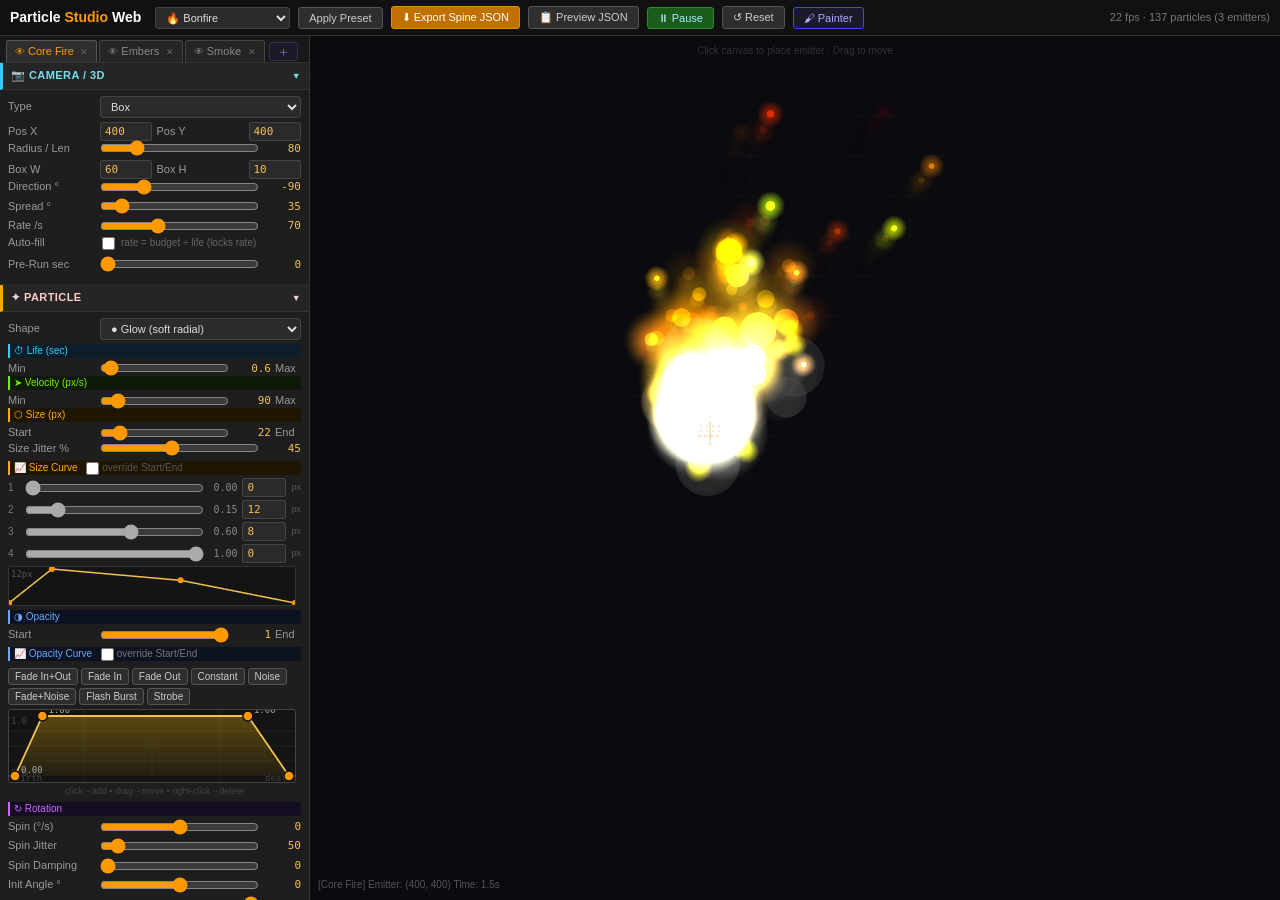
==== commit bb94c756: "Snowstorm preset: add sub-shape ice crystals (hexagon+star6+star4+ring), applyPresetData handles _sh" ====
--- a/index.html
+++ b/index.html
@@ -3030,15 +3030,39 @@
   // ── SNOWSTORM ────────────────────────────────────────────
   {name:'❄️ Snowstorm',
    emitters:[
-    {name:'Snowflakes',emitType:'box',emitDir:85,emitSpread:20,emitRate:40,lifeMin:4,lifeMax:10,
+    {name:'Ice Crystals',emitType:'box',emitDir:85,emitSpread:18,emitRate:22,lifeMin:5,lifeMax:12,
+     velMin:25,velMax:70,sizeStart:9,sizeEnd:9,opStart:0.9,opEnd:0,gravX:0,gravY:40,windX:38,windY:0,
+     drag:1.6,turbStr:90,turbScale:0.008,hueJitter:0,blendMode:'screen',motionBlur:0.0,
+     glowRadius:10,glowStr:0.6,sizeJitter:60,spinJitter:90,emitX:400,emitY:-10,boxW:900,boxH:15,
+     particleShape:'custom',
+     _shapes:[
+       {en:true,type:'hexagon',texIdx:0,sz:1.0, ox:0,oy:0,col:'#ffffff',op:1.0},
+       {en:true,type:'star6',  texIdx:0,sz:0.72,ox:0,oy:0,col:'#ddeeff',op:0.85},
+       {en:true,type:'circle', texIdx:0,sz:0.22,ox:0,oy:0,col:'#ffffff',op:1.0},
+       {en:true,type:'ring',   texIdx:0,sz:1.18,ox:0,oy:0,col:'#aaccff',op:0.35}
+     ],
+     grad:['#ffffff','#eeeeff','#ccddff','#aabbff']},
+    {name:'Snowflakes',emitType:'box',emitDir:86,emitSpread:22,emitRate:30,lifeMin:4,lifeMax:10,
      velMin:30,velMax:90,sizeStart:5,sizeEnd:5,opStart:0.8,opEnd:0.1,gravX:0,gravY:50,windX:40,windY:0,
      drag:1.5,turbStr:80,turbScale:0.008,hueJitter:0,blendMode:'screen',motionBlur:0.0,
-     glowRadius:8,glowStr:0.5,sizeJitter:70,spinJitter:60,emitX:400,emitY:-10,boxW:900,boxH:15,
+     glowRadius:6,glowStr:0.4,sizeJitter:70,spinJitter:60,emitX:400,emitY:-10,boxW:900,boxH:15,
+     particleShape:'custom',
+     _shapes:[
+       {en:true,type:'star4',  texIdx:0,sz:1.0, ox:0,oy:0,col:'#ffffff',op:0.9},
+       {en:true,type:'star6',  texIdx:0,sz:0.55,ox:0,oy:0,col:'#cce8ff',op:0.7},
+       {en:true,type:'circle', texIdx:0,sz:0.18,ox:0,oy:0,col:'#ffffff',op:1.0}
+     ],
      grad:['#ffffff','#eeeeff','#ccddff','#aabbff']},
     {name:'Snow Drift',emitType:'box',emitDir:88,emitSpread:10,emitRate:20,lifeMin:6,lifeMax:14,
-     velMin:15,velMax:50,sizeStart:8,sizeEnd:12,opStart:0.4,opEnd:0,gravX:0,gravY:30,windX:50,windY:0,
+     velMin:15,velMax:50,sizeStart:10,sizeEnd:14,opStart:0.35,opEnd:0,gravX:0,gravY:30,windX:50,windY:0,
      drag:1.0,turbStr:60,turbScale:0.005,hueJitter:0,blendMode:'screen',motionBlur:0.05,
      glowRadius:5,glowStr:0.3,sizeJitter:60,spinJitter:20,emitX:400,emitY:-10,boxW:900,boxH:15,
+     particleShape:'custom',
+     _shapes:[
+       {en:true,type:'circle', texIdx:0,sz:1.0, ox:0,oy:0,col:'#ffffff',op:0.55},
+       {en:true,type:'glow',   texIdx:0,sz:1.35,ox:0,oy:0,col:'#ddeeff',op:0.28},
+       {en:true,type:'hexagon',texIdx:0,sz:0.45,ox:0,oy:0,col:'#eef4ff',op:0.5}
+     ],
      grad:['#ffffff','#ddeeff','#bbccff','#9aabee']},
     {name:'Ground Powder',emitType:'box',emitDir:-90,emitSpread:30,emitRate:15,lifeMin:3,lifeMax:7,
      velMin:8,velMax:30,sizeStart:6,sizeEnd:18,opStart:0.3,opEnd:0,gravX:0,gravY:-5,windX:45,windY:0,
@@ -3170,6 +3194,26 @@
   setR('rotStart',pd.rotStart!=null?pd.rotStart:0);
   setR('rotJitter',pd.rotJitter!=null?pd.rotJitter:360);
   setC('rotAlignVel',pd.rotAlignVel||false);
+  setS('renderLayer',pd.renderLayer||'normal');
+  // sub-shapes
+  if(pd._shapes){
+    pd._shapes.forEach(function(s,i){
+      if(shapeRows[i]){
+        shapeRows[i].en.checked=(s.en!==false);
+        shapeRows[i].type.value=s.type||'circle';
+        shapeRows[i].sz.value=s.sz!=null?s.sz:1;
+        shapeRows[i].szV.textContent=parseFloat(s.sz||1).toFixed(2);
+        shapeRows[i].ox.value=s.ox||0;
+        shapeRows[i].oy.value=s.oy||0;
+        shapeRows[i].col.value=s.col||'#ffffff';
+        shapeRows[i].op.value=s.op!=null?s.op:1;
+        shapeRows[i].opV.textContent=parseFloat(s.op!=null?s.op:1).toFixed(2);
+        if(shapeRows[i].texPicker){shapeRows[i].texPicker.style.display=(s.type==='custompng')?'block':'none';}
+      }
+    });
+    // disable remaining rows
+    for(var si=pd._shapes.length;si<shapeRows.length;si++){shapeRows[si].en.checked=false;}
+  }
   // gradient
   if(pd.grad){
     var rows=document.querySelectorAll('#grad-editor .grad-stop');
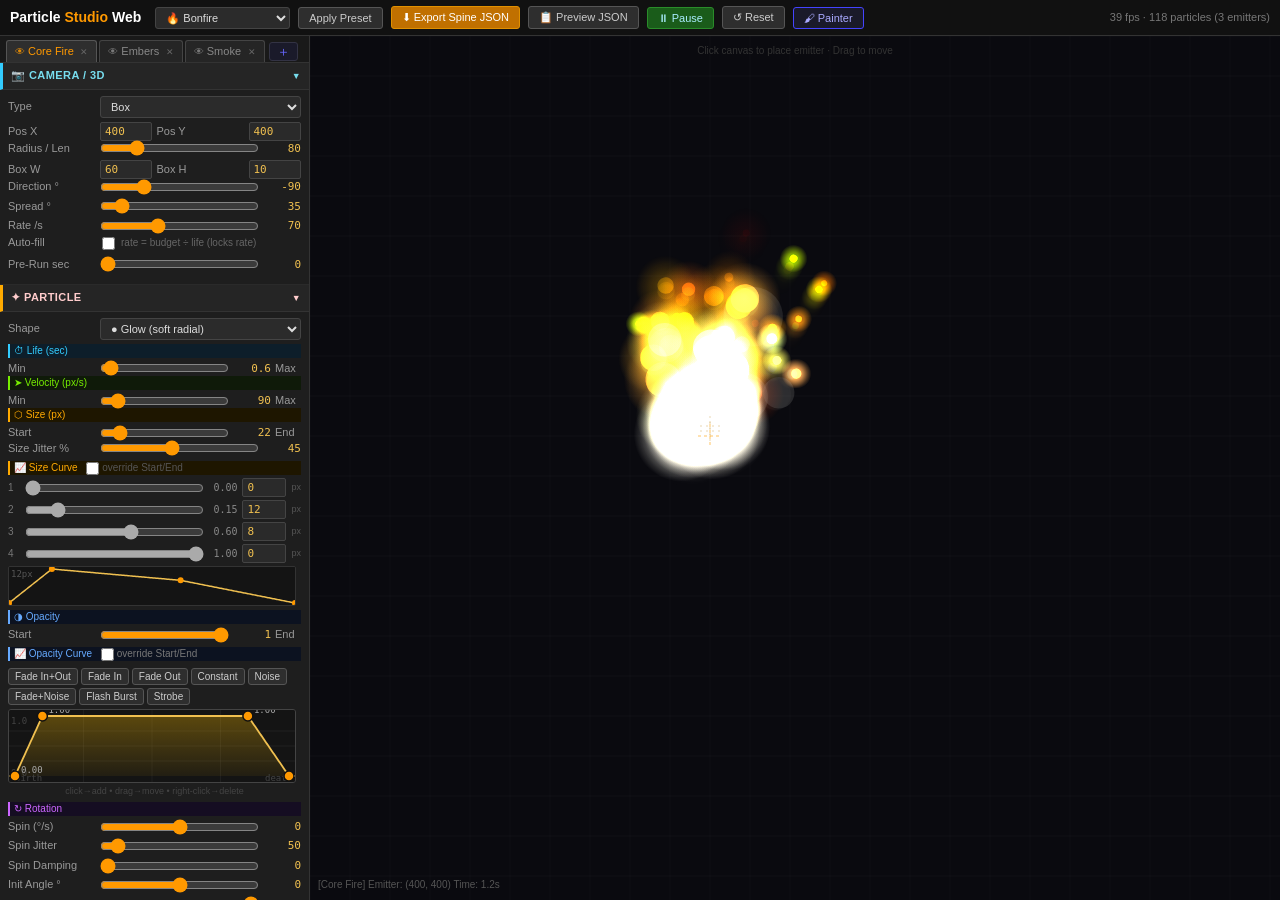
==== commit 4e354948: "Sub-shapes: staggered default offsets so shapes spread out by default" ====
--- a/index.html
+++ b/index.html
@@ -788,6 +788,9 @@
 }
 (function buildShapesUI(){
   var body=document.getElementById('shapesBody');
+  // Default offsets per row so sub-shapes spread naturally (circular arrangement)
+  var defOX=[0, 10,-10,  0,  0,  7, -7,  7];
+  var defOY=[0,  0,  0, 10,-10,  7,  7, -7];
   for(var i=0;i<SHAPE_COUNT;i++){
     var div=document.createElement('div');
     div.className='shape-row';
@@ -799,8 +802,8 @@
       '</div>'+
       '<div class="row"><label>Size Factor</label><input type="range" class="sSz" min="0.1" max="5" step="0.05" value="0.6"><span class="val sSzV">0.6</span></div>'+
       '<div class="two-col">'+
-        '<div class="row"><label>Off X</label><input type="number" class="sOX" value="0"></div>'+
-        '<div class="row"><label>Off Y</label><input type="number" class="sOY" value="0"></div>'+
+        '<div class="row"><label>Off X</label><input type="number" class="sOX" value="'+defOX[i]+'"></div>'+
+        '<div class="row"><label>Off Y</label><input type="number" class="sOY" value="'+defOY[i]+'"></div>'+
       '</div>'+
       '<div class="row"><label>Color</label><input type="color" class="sCol" value="#ffffff"><label style="margin-left:6px;color:#888">Opacity</label><input type="range" class="sOp" min="0" max="1" step="0.01" value="0.7"><span class="val sOpV">0.7</span></div>';
     body.appendChild(div);
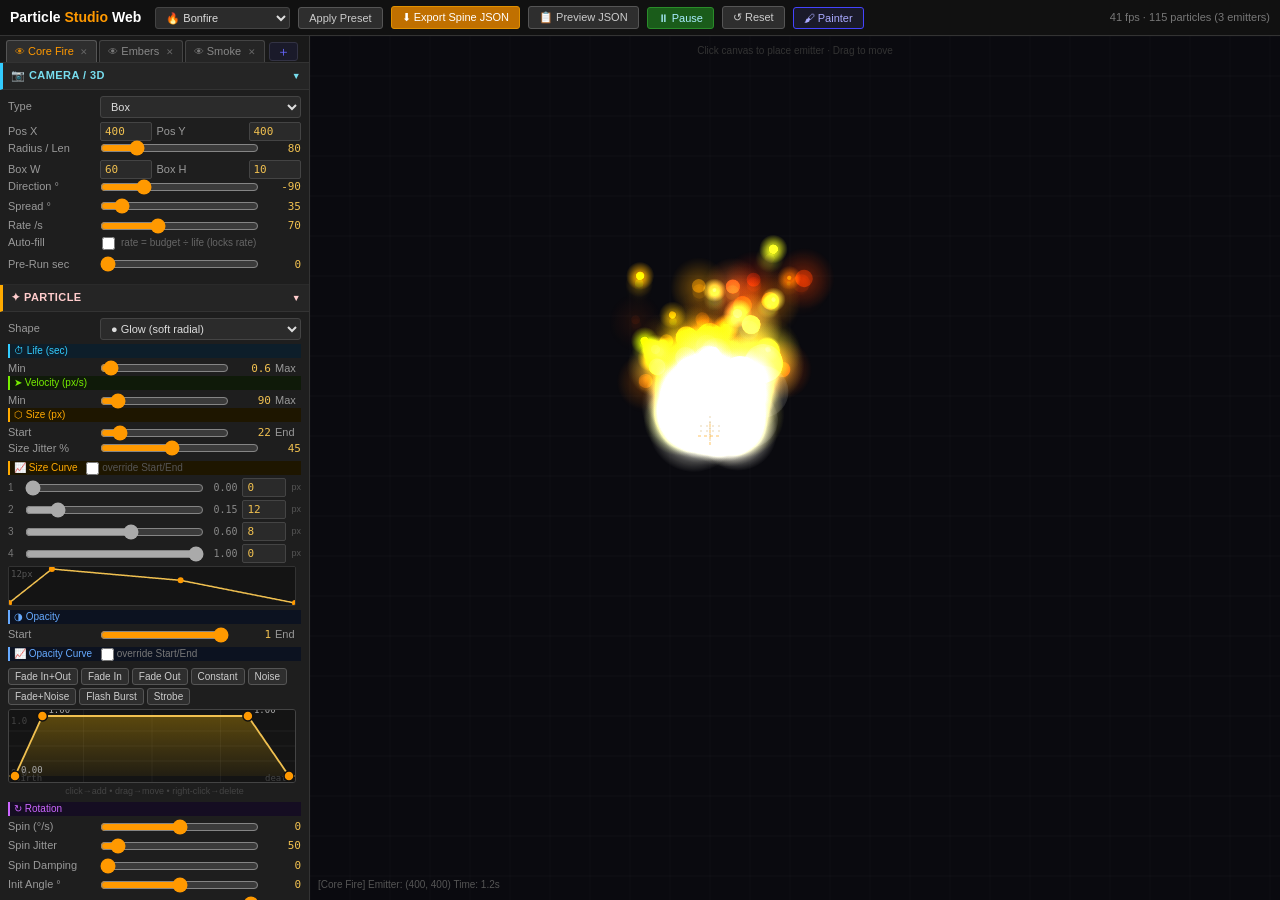
==== commit 9e4c91c0: "Sub-shapes: default offsets 50-100px" ====
--- a/index.html
+++ b/index.html
@@ -789,8 +789,8 @@
 (function buildShapesUI(){
   var body=document.getElementById('shapesBody');
   // Default offsets per row so sub-shapes spread naturally (circular arrangement)
-  var defOX=[0, 10,-10,  0,  0,  7, -7,  7];
-  var defOY=[0,  0,  0, 10,-10,  7,  7, -7];
+  var defOX=[  0,  70, -70,   0,   0,  55, -55,  55];
+  var defOY=[  0,   0,   0,  70, -70,  55,  55, -55];
   for(var i=0;i<SHAPE_COUNT;i++){
     var div=document.createElement('div');
     div.className='shape-row';
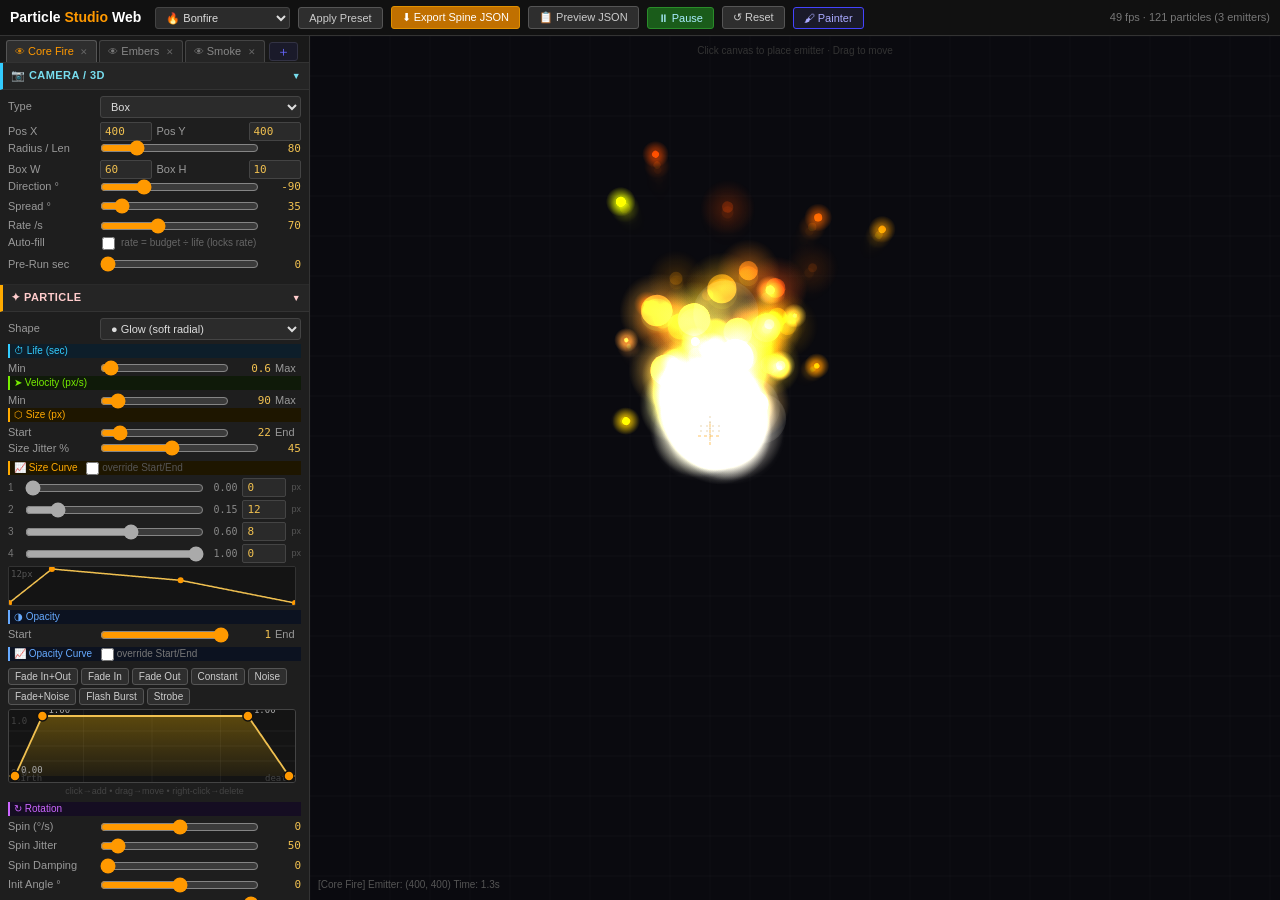
==== commit 3d48277d: "Add snowflake particle shape; snowstorm preset uses it" ====
--- a/index.html
+++ b/index.html
@@ -236,6 +236,7 @@
           <option value="cross">✚ Cross</option>
           <option value="arrow">➤ Arrow</option>
           <option value="heart">♥ Heart</option>
+          <option value="snowflake">❄ Snowflake</option>
           <option value="custom">⚙ Custom (sub-shapes)</option>
           <option value="custompng">🖼 Custom PNG / PNG Sequence</option>
         </select>
@@ -766,7 +767,7 @@
 // ============================================================
 //  SUB-SHAPES UI
 // ============================================================
-var SHAPE_TYPES=['glow','circle','ring','square','diamond','triangle','pentagon','hexagon','star5','star6','star4','cross','arrow','heart'];
+var SHAPE_TYPES=['glow','circle','ring','square','diamond','triangle','pentagon','hexagon','star5','star6','star4','cross','arrow','heart','snowflake'];
 var SHAPE_TYPE_LABELS={'same':'★ same as main particle','custompng':'🖼️ custom (gallery)'};
 var SHAPE_COUNT=4;
 var shapeRows=[];
@@ -2223,10 +2224,54 @@
     drawArrow(ctx, x, y, sz, r, g, b, op);
   } else if(type==='heart'){
     drawHeart(ctx, x, y, sz, r, g, b, op);
+  } else if(type==='snowflake'){
+    drawSnowflake(ctx, x, y, sz, r, g, b, op);
   }
   // always reset shadow + gco
   ctx.shadowBlur=0; ctx.shadowColor='transparent';
   if(typeof prevGCO!=='undefined') ctx.globalCompositeOperation=prevGCO;
+}
+
+function drawSnowflake(ctx, x, y, sz, r, g, b, op){
+  ctx.strokeStyle='rgba('+r+','+g+','+b+','+op+')';
+  ctx.lineCap='round';
+  var arms=6;
+  var branchLen=sz*0.38;
+  var branchAngle=Math.PI/3; // 60°
+  var branchPos=[0.35,0.65]; // along the arm
+  for(var i=0;i<arms;i++){
+    var a=(i/arms)*Math.PI*2;
+    var ex2=x+Math.cos(a)*sz, ey2=y+Math.sin(a)*sz;
+    ctx.lineWidth=Math.max(1,sz*0.13);
+    ctx.beginPath(); ctx.moveTo(x,y); ctx.lineTo(ex2,ey2); ctx.stroke();
+    // tip fork
+    ctx.lineWidth=Math.max(0.8,sz*0.09);
+    for(var s=-1;s<=1;s+=2){
+      var ta=a+s*(Math.PI*5/6);
+      ctx.beginPath();
+      ctx.moveTo(ex2,ey2);
+      ctx.lineTo(ex2+Math.cos(ta)*sz*0.28, ey2+Math.sin(ta)*sz*0.28);
+      ctx.stroke();
+    }
+    // two pairs of side branches
+    for(var bi=0;bi<branchPos.length;bi++){
+      var bx=x+Math.cos(a)*sz*branchPos[bi];
+      var by=y+Math.sin(a)*sz*branchPos[bi];
+      var bw=branchLen*(1-branchPos[bi]*0.4);
+      ctx.lineWidth=Math.max(0.7,sz*0.08);
+      for(var s2=-1;s2<=1;s2+=2){
+        var ba=a+s2*branchAngle;
+        ctx.beginPath();
+        ctx.moveTo(bx,by);
+        ctx.lineTo(bx+Math.cos(ba)*bw, by+Math.sin(ba)*bw);
+        ctx.stroke();
+      }
+    }
+  }
+  // center dot
+  ctx.beginPath(); ctx.arc(x,y,Math.max(1,sz*0.12),0,Math.PI*2);
+  ctx.fillStyle='rgba('+r+','+g+','+b+','+op+')';
+  ctx.fill();
 }
 
 function drawStar(ctx, x, y, outerR, points, innerFactor, r, g, b, op){
@@ -3033,28 +3078,17 @@
   // ── SNOWSTORM ────────────────────────────────────────────
   {name:'❄️ Snowstorm',
    emitters:[
-    {name:'Ice Crystals',emitType:'box',emitDir:85,emitSpread:18,emitRate:22,lifeMin:5,lifeMax:12,
-     velMin:25,velMax:70,sizeStart:9,sizeEnd:9,opStart:0.9,opEnd:0,gravX:0,gravY:40,windX:38,windY:0,
+    {name:'Ice Crystals',emitType:'box',emitDir:85,emitSpread:18,emitRate:18,lifeMin:5,lifeMax:12,
+     velMin:25,velMax:70,sizeStart:14,sizeEnd:14,opStart:0.9,opEnd:0,gravX:0,gravY:40,windX:38,windY:0,
      drag:1.6,turbStr:90,turbScale:0.008,hueJitter:0,blendMode:'screen',motionBlur:0.0,
-     glowRadius:10,glowStr:0.6,sizeJitter:60,spinJitter:90,emitX:400,emitY:-10,boxW:900,boxH:15,
-     particleShape:'custom',
-     _shapes:[
-       {en:true,type:'hexagon',texIdx:0,sz:1.0, ox:0,oy:0,col:'#ffffff',op:1.0},
-       {en:true,type:'star6',  texIdx:0,sz:0.72,ox:0,oy:0,col:'#ddeeff',op:0.85},
-       {en:true,type:'circle', texIdx:0,sz:0.22,ox:0,oy:0,col:'#ffffff',op:1.0},
-       {en:true,type:'ring',   texIdx:0,sz:1.18,ox:0,oy:0,col:'#aaccff',op:0.35}
-     ],
+     glowRadius:10,glowStr:0.7,sizeJitter:60,spinJitter:90,emitX:400,emitY:-10,boxW:900,boxH:15,
+     particleShape:'snowflake',
      grad:['#ffffff','#eeeeff','#ccddff','#aabbff']},
-    {name:'Snowflakes',emitType:'box',emitDir:86,emitSpread:22,emitRate:30,lifeMin:4,lifeMax:10,
-     velMin:30,velMax:90,sizeStart:5,sizeEnd:5,opStart:0.8,opEnd:0.1,gravX:0,gravY:50,windX:40,windY:0,
+    {name:'Snowflakes',emitType:'box',emitDir:86,emitSpread:22,emitRate:35,lifeMin:4,lifeMax:10,
+     velMin:30,velMax:90,sizeStart:7,sizeEnd:7,opStart:0.8,opEnd:0.1,gravX:0,gravY:50,windX:40,windY:0,
      drag:1.5,turbStr:80,turbScale:0.008,hueJitter:0,blendMode:'screen',motionBlur:0.0,
-     glowRadius:6,glowStr:0.4,sizeJitter:70,spinJitter:60,emitX:400,emitY:-10,boxW:900,boxH:15,
-     particleShape:'custom',
-     _shapes:[
-       {en:true,type:'star4',  texIdx:0,sz:1.0, ox:0,oy:0,col:'#ffffff',op:0.9},
-       {en:true,type:'star6',  texIdx:0,sz:0.55,ox:0,oy:0,col:'#cce8ff',op:0.7},
-       {en:true,type:'circle', texIdx:0,sz:0.18,ox:0,oy:0,col:'#ffffff',op:1.0}
-     ],
+     glowRadius:6,glowStr:0.5,sizeJitter:70,spinJitter:60,emitX:400,emitY:-10,boxW:900,boxH:15,
+     particleShape:'snowflake',
      grad:['#ffffff','#eeeeff','#ccddff','#aabbff']},
     {name:'Snow Drift',emitType:'box',emitDir:88,emitSpread:10,emitRate:20,lifeMin:6,lifeMax:14,
      velMin:15,velMax:50,sizeStart:10,sizeEnd:14,opStart:0.35,opEnd:0,gravX:0,gravY:30,windX:50,windY:0,
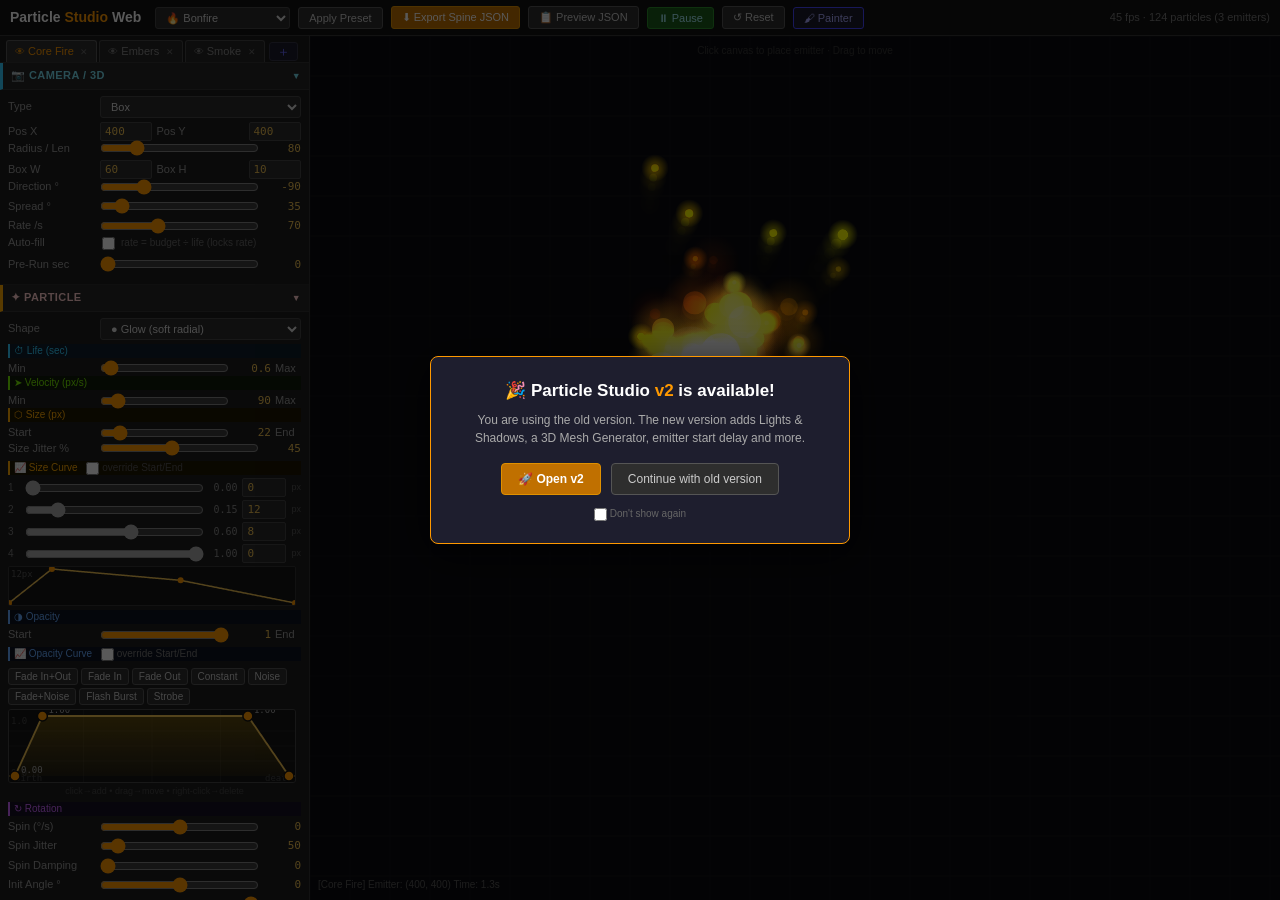
==== commit 23cf6749: "Add v2 upgrade notice with optional link to new version" ====
--- a/index.html
+++ b/index.html
@@ -99,6 +99,29 @@
 </style>
 </head>
 <body>
+
+<!-- ── V2 UPGRADE NOTICE ───────────────────────────────── -->
+<div id="v2-notice" style="display:none;position:fixed;inset:0;z-index:99999;background:rgba(0,0,0,.65);align-items:center;justify-content:center">
+  <div style="background:#1e1e2e;border:1px solid #f90;border-radius:8px;padding:22px 28px;max-width:420px;text-align:center;box-shadow:0 8px 40px rgba(0,0,0,.6)">
+    <div style="font-size:17px;font-weight:700;color:#fff;margin-bottom:8px">🎉 Particle Studio <span style="color:#f90">v2</span> is available!</div>
+    <div style="font-size:12px;color:#aaa;margin-bottom:16px;line-height:1.5">You are using the old version. The new version adds Lights &amp; Shadows, a 3D Mesh Generator, emitter start delay and more.</div>
+    <div style="display:flex;gap:10px;justify-content:center">
+      <a href="https://saleklar.github.io/particlestudio/" style="background:#c07000;border:1px solid #e09000;color:#fff;border-radius:4px;padding:7px 16px;font-size:12px;text-decoration:none;font-weight:600">🚀 Open v2</a>
+      <button onclick="dismissV2Notice()" style="background:#2e2e2e;border:1px solid #555;color:#ccc;border-radius:4px;padding:7px 16px;font-size:12px;cursor:pointer">Continue with old version</button>
+    </div>
+    <label style="display:block;margin-top:12px;font-size:10px;color:#666;cursor:pointer"><input type="checkbox" id="v2-notice-hide" style="vertical-align:middle;accent-color:#f90"> Don't show again</label>
+  </div>
+</div>
+<script>
+(function(){
+  try{ if(localStorage.getItem('psV2NoticeHidden')==='1') return; }catch(e){}
+  var el=document.getElementById('v2-notice'); if(el) el.style.display='flex';
+})();
+function dismissV2Notice(){
+  try{ if(document.getElementById('v2-notice-hide').checked) localStorage.setItem('psV2NoticeHidden','1'); }catch(e){}
+  document.getElementById('v2-notice').style.display='none';
+}
+</script>
 
 <!-- ── TOP BAR ─────────────────────────────────────────── -->
 <div id="topbar">
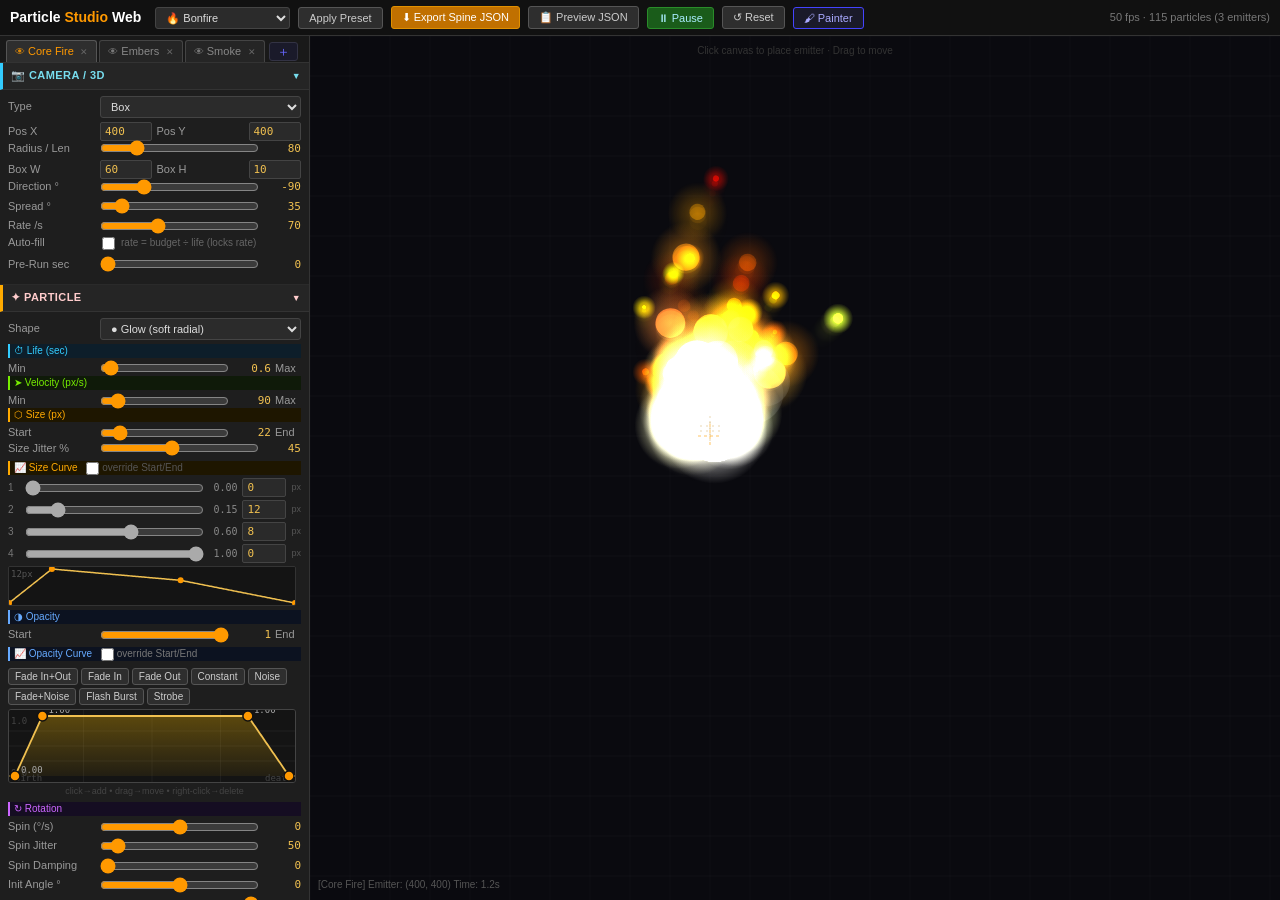
==== commit 451f13ec: "Add Magic Blast preset: short upward blast of blue/purple glittering particles" ====
--- a/index.html
+++ b/index.html
@@ -100,29 +100,6 @@
 </head>
 <body>
 
-<!-- ── V2 UPGRADE NOTICE ───────────────────────────────── -->
-<div id="v2-notice" style="display:none;position:fixed;inset:0;z-index:99999;background:rgba(0,0,0,.65);align-items:center;justify-content:center">
-  <div style="background:#1e1e2e;border:1px solid #f90;border-radius:8px;padding:22px 28px;max-width:420px;text-align:center;box-shadow:0 8px 40px rgba(0,0,0,.6)">
-    <div style="font-size:17px;font-weight:700;color:#fff;margin-bottom:8px">🎉 Particle Studio <span style="color:#f90">v2</span> is available!</div>
-    <div style="font-size:12px;color:#aaa;margin-bottom:16px;line-height:1.5">You are using the old version. The new version adds Lights &amp; Shadows, a 3D Mesh Generator, emitter start delay and more.</div>
-    <div style="display:flex;gap:10px;justify-content:center">
-      <a href="https://saleklar.github.io/particlestudio/" style="background:#c07000;border:1px solid #e09000;color:#fff;border-radius:4px;padding:7px 16px;font-size:12px;text-decoration:none;font-weight:600">🚀 Open v2</a>
-      <button onclick="dismissV2Notice()" style="background:#2e2e2e;border:1px solid #555;color:#ccc;border-radius:4px;padding:7px 16px;font-size:12px;cursor:pointer">Continue with old version</button>
-    </div>
-    <label style="display:block;margin-top:12px;font-size:10px;color:#666;cursor:pointer"><input type="checkbox" id="v2-notice-hide" style="vertical-align:middle;accent-color:#f90"> Don't show again</label>
-  </div>
-</div>
-<script>
-(function(){
-  try{ if(localStorage.getItem('psV2NoticeHidden')==='1') return; }catch(e){}
-  var el=document.getElementById('v2-notice'); if(el) el.style.display='flex';
-})();
-function dismissV2Notice(){
-  try{ if(document.getElementById('v2-notice-hide').checked) localStorage.setItem('psV2NoticeHidden','1'); }catch(e){}
-  document.getElementById('v2-notice').style.display='none';
-}
-</script>
-
 <!-- ── TOP BAR ─────────────────────────────────────────── -->
 <div id="topbar">
   <h1>Particle <span>Studio</span> Web</h1>
@@ -2943,6 +2920,26 @@
      glowRadius:8,glowStr:1.0,sizeJitter:20,spinJitter:0,emitX:400,emitY:500,preRun:0,
      elongate:2,rotAlignVel:true,
      grad:['#ffffff','#ffee88','#ff8800','#440000']}
+   ]},
+  // ── MAGIC BLAST ──────────────────────────────────────────
+  {name:'🪄 Magic Blast',
+   emitters:[
+    {name:'Blast Core',emitType:'point',emitDir:-90,emitSpread:24,emitRate:160,lifeMin:0.25,lifeMax:0.8,
+     velMin:260,velMax:560,sizeStart:12,sizeEnd:2,opStart:1,opEnd:0,gravX:0,gravY:260,windX:0,windY:0,
+     drag:1.2,turbStr:60,turbScale:0.012,hueJitter:25,blendMode:'lighter',motionBlur:0.4,
+     glowRadius:18,glowStr:2.0,sizeJitter:40,spinJitter:0,emitX:400,emitY:420,
+     elongate:2.4,rotAlignVel:true,
+     grad:['#ffffff','#9fd8ff','#7a5cff','#2a0a60']},
+    {name:'Glitter',emitType:'point',emitDir:-90,emitSpread:42,emitRate:120,lifeMin:0.5,lifeMax:1.6,
+     velMin:140,velMax:420,sizeStart:5,sizeEnd:0,opStart:1,opEnd:0,gravX:0,gravY:320,windX:0,windY:0,
+     drag:0.9,turbStr:40,turbScale:0.014,hueJitter:55,blendMode:'lighter',motionBlur:0.2,
+     glowRadius:12,glowStr:2.6,sizeJitter:70,spinJitter:360,emitX:400,emitY:420,
+     grad:['#ffffff','#cfe8ff','#b070ff','#4400aa']},
+    {name:'Arcane Mist',emitType:'point',emitDir:-90,emitSpread:34,emitRate:26,lifeMin:0.8,lifeMax:2.2,
+     velMin:60,velMax:160,sizeStart:14,sizeEnd:44,opStart:0.35,opEnd:0,gravX:0,gravY:-15,windX:0,windY:0,
+     drag:0.7,turbStr:80,turbScale:0.008,hueJitter:30,blendMode:'lighter',renderLayer:'back',motionBlur:0.3,
+     glowRadius:8,glowStr:0.8,sizeJitter:45,spinJitter:40,emitX:400,emitY:420,
+     grad:['#8fb8ff','#7a5cff','#50208a','#180438']}
    ]},
   // ── MAGIC SPELL ──────────────────────────────────────────
   {name:'✨ Magic Spell',
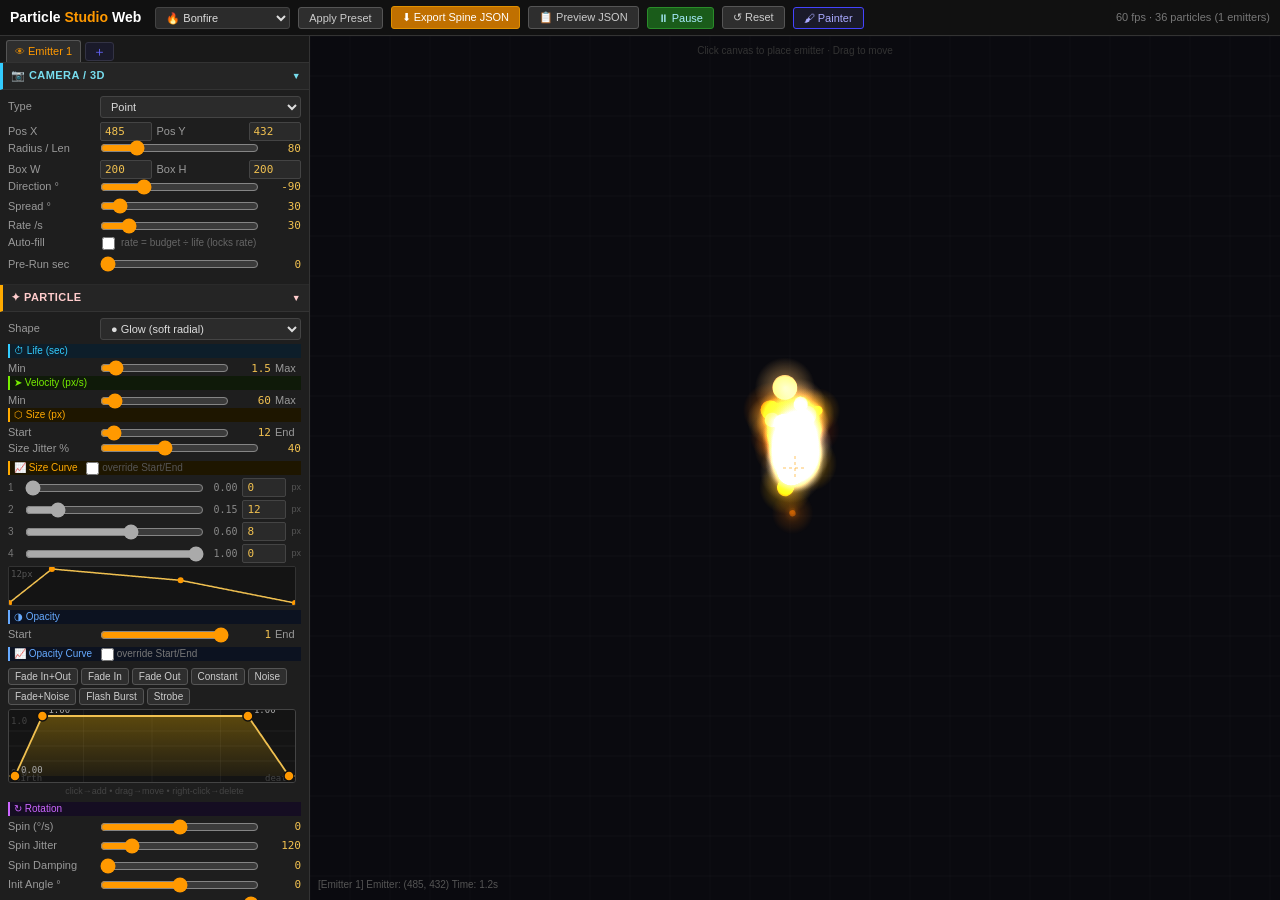
==== commit b8b8e54f: "Particle Studio: keyframes, Particle Mixer, new presets, all Spine versions - Keyframe any setting (" ====
--- a/index.html
+++ b/index.html
@@ -2546,9 +2546,24 @@
     'vortexStr','vortexX','vortexY','turbStr','turbScale',
     'attractorStr','attractorRadius','attractorX','attractorY',
     'glowRadius','glowStr','pngSeqFPS'];
+  var defaults={emitRate:30, lifeMin:1.5, lifeMax:3.5, velMin:60, velMax:180, sizeStart:12, sizeEnd:0,
+    opStart:1, opEnd:0, gravY:120, maxVel:800, floorY:-1};
   numFields.forEach(function(k){
-    if(snap[k]!==undefined) c[k]=parseFloat(snap[k])||0;
-    else if(globalCfg[k]!==undefined) c[k]=globalCfg[k];
+    var val;
+    // Try snapshot first if  it has a valid value
+    if(snap[k]!==undefined && snap[k]!=='' && snap[k]!==null){
+      var parsed=parseFloat(snap[k]);
+      if(!isNaN(parsed)){ val=parsed; }
+    }
+    // Fall back to global config
+    if(val===undefined && globalCfg[k]!==undefined){
+      val=globalCfg[k];
+    }
+    // Last resort: use hardcoded default
+    if(val===undefined){
+      val=defaults[k]||0;
+    }
+    c[k]=val;
   });
   var strFields=['emitType','particleShape','pngSeqMode','blendMode','renderLayer','glowColor','glowBlend','exportName'];
   strFields.forEach(function(k){
@@ -3126,6 +3141,25 @@
      drag:0.5,turbStr:70,turbScale:0.006,hueJitter:0,blendMode:'screen',motionBlur:0.2,
      glowRadius:0,glowStr:0,sizeJitter:40,spinJitter:10,emitX:400,emitY:560,boxW:900,boxH:20,
      grad:['#ffffff','#eeeeff','#ddddff','#ccccff']}
+   ]},
+  // ── WIN EVENTS ───────────────────────────────────────────
+  {name:'🎉 Win Events',
+   emitters:[
+    {name:'Celebration Burst',emitType:'ring',emitDir:0,emitSpread:360,emitRate:100,lifeMin:0.9,lifeMax:2.2,
+     velMin:140,velMax:420,sizeStart:14,sizeEnd:2,opStart:1,opEnd:0,gravX:0,gravY:-8,windX:0,windY:0,
+     drag:1.4,turbStr:70,turbScale:0.009,hueJitter:100,blendMode:'lighter',motionBlur:0.42,
+     glowRadius:18,glowStr:1.8,sizeJitter:50,spinJitter:180,emitX:400,emitY:300,emitRadius:0,
+     grad:['#ffffff','#ffff66','#ff8800','#ff0066']},
+    {name:'Rainbow Sparks',emitType:'ring',emitDir:0,emitSpread:360,emitRate:140,lifeMin:1.1,lifeMax:2.6,
+     velMin:160,velMax:480,sizeStart:7,sizeEnd:0,opStart:1,opEnd:0,gravX:0,gravY:-12,windX:0,windY:0,
+     drag:0.85,turbStr:45,turbScale:0.011,hueJitter:130,blendMode:'lighter',motionBlur:0.38,
+     glowRadius:14,glowStr:2.4,sizeJitter:65,spinJitter:360,emitX:400,emitY:300,emitRadius:0,
+     grad:['#ffffff','#ffff88','#ff88ff','#88ffff']},
+    {name:'Golden Confetti',emitType:'ring',emitDir:0,emitSpread:360,emitRate:80,lifeMin:0.7,lifeMax:2.0,
+     velMin:120,velMax:360,sizeStart:5,sizeEnd:0,opStart:0.95,opEnd:0,gravX:0,gravY:-5,windX:0,windY:0,
+     drag:1.1,turbStr:55,turbScale:0.01,hueJitter:120,blendMode:'lighter',motionBlur:0.3,
+     glowRadius:12,glowStr:2.6,sizeJitter:70,spinJitter:360,emitX:400,emitY:300,emitRadius:0,
+     grad:['#ffffff','#ffff00','#00ffff','#ff00ff']}
    ]}
 ];
 
@@ -3819,11 +3853,13 @@
 // ============================================================
 window.addEventListener('load', function(){
   setTimeout(function(){
+    // Reset preset selector to "None"
+    document.getElementById('presetSel').value='0';
     // Initialize emitter tabs
     buildEmitterTabs();
-    // Apply default Fire preset
-    applyPreset();
-    // Snapshot initial state into first emitter
+    // Reset all emitters to fresh state
+    resetSim();
+    // Save current UI state
     saveCfgToEmitter(0);
     updatePathPanel();
   },100);
